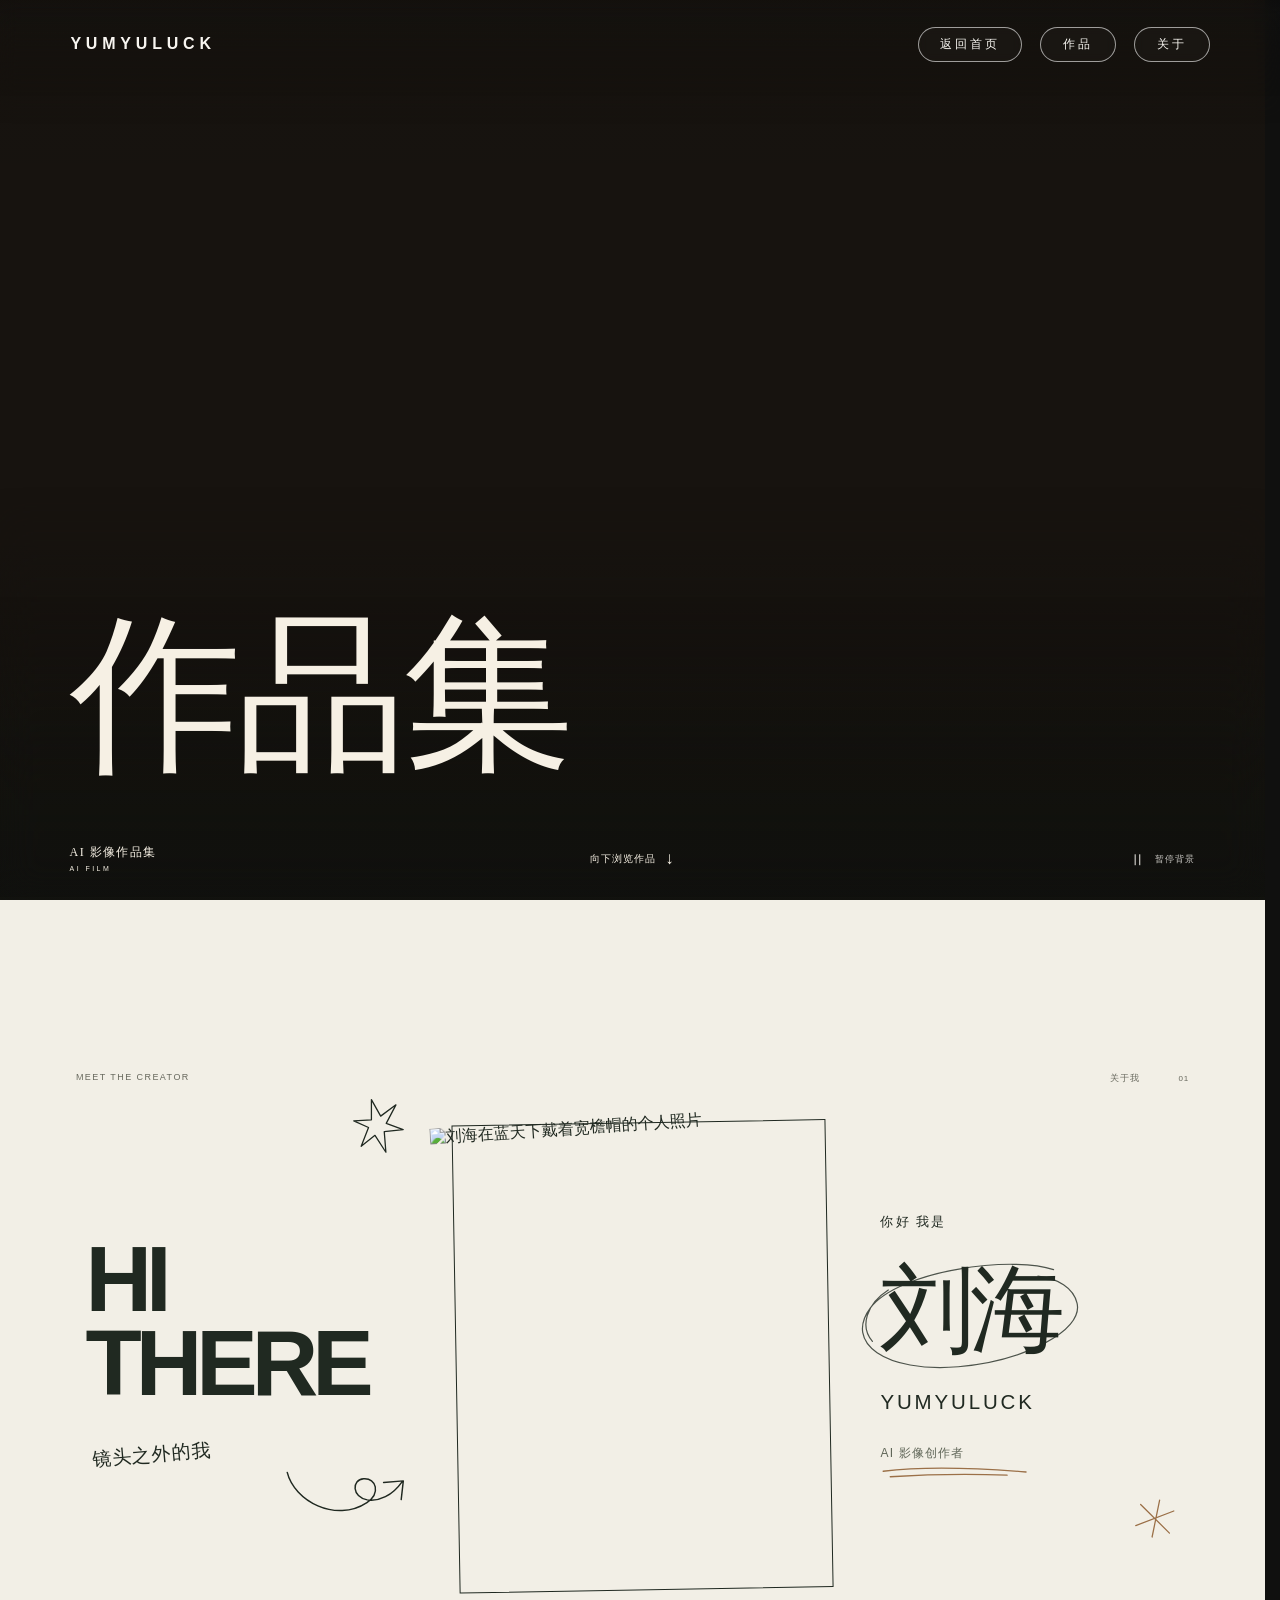
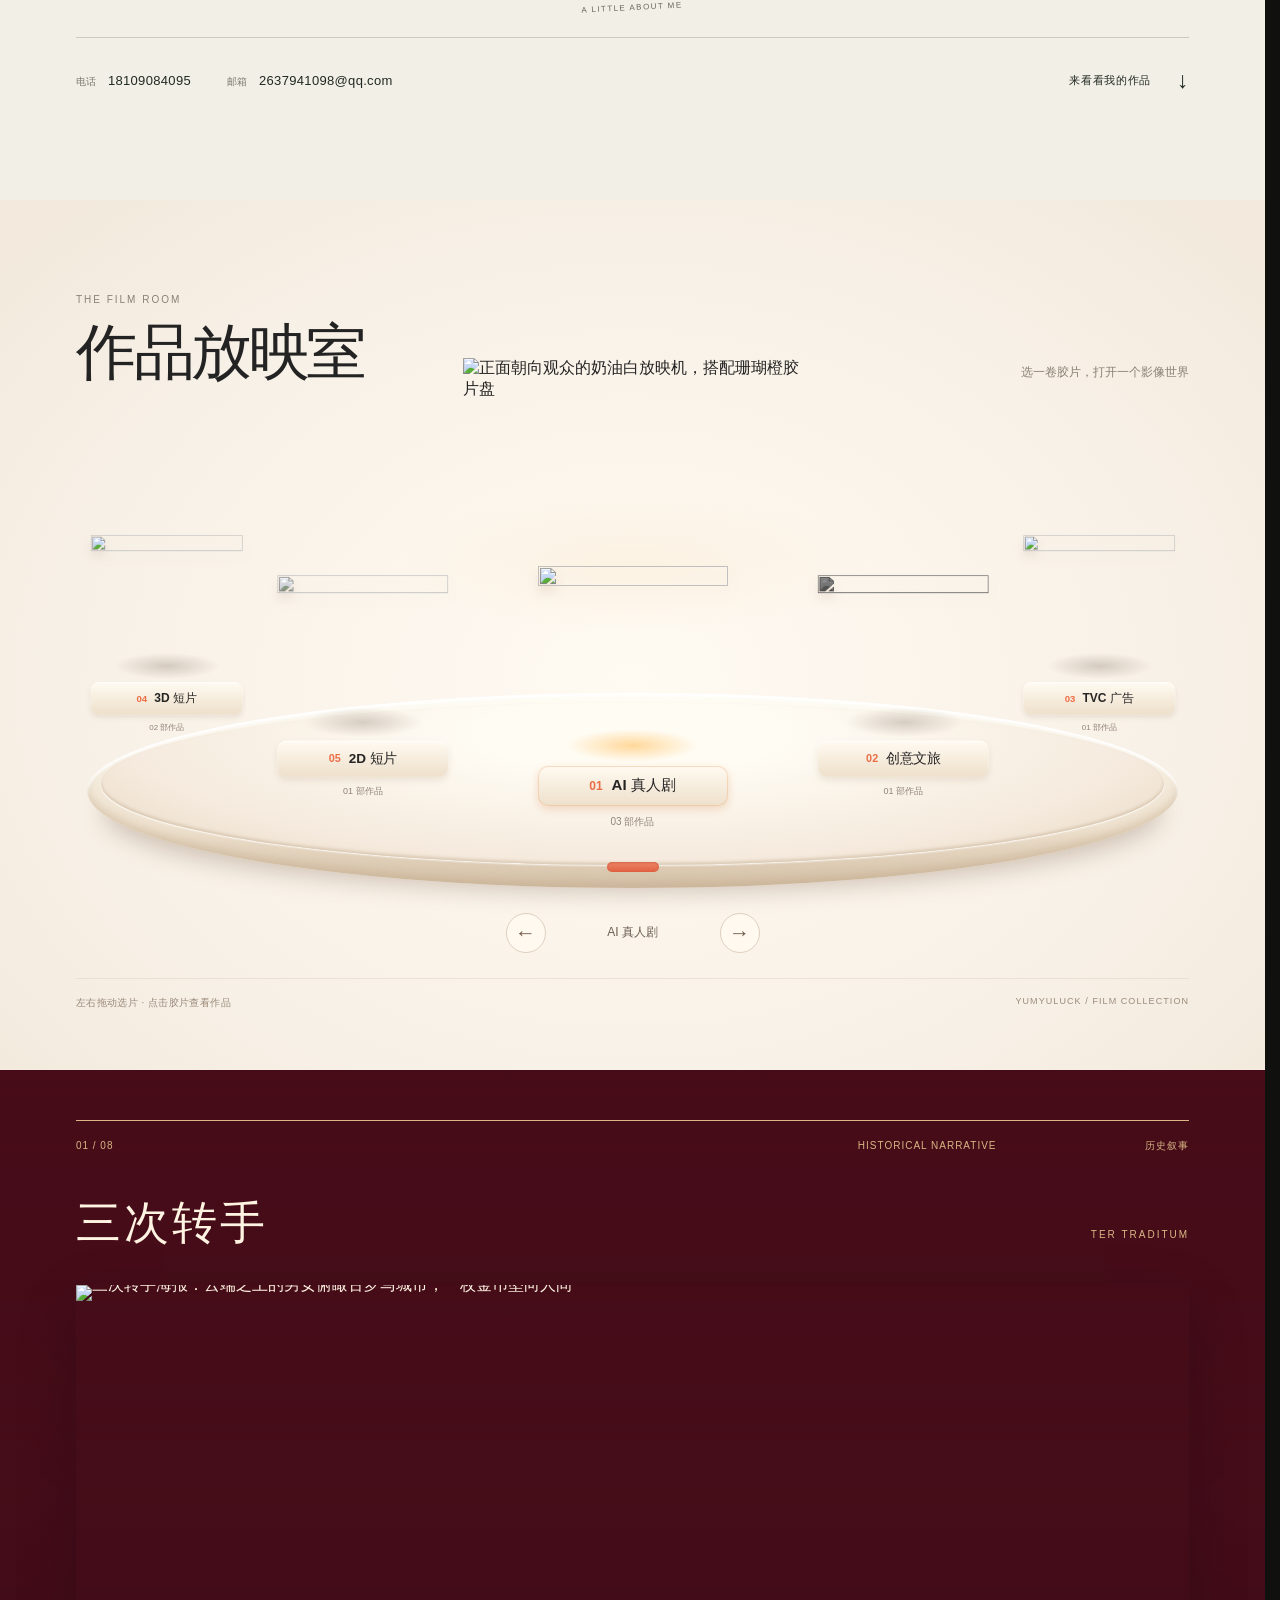
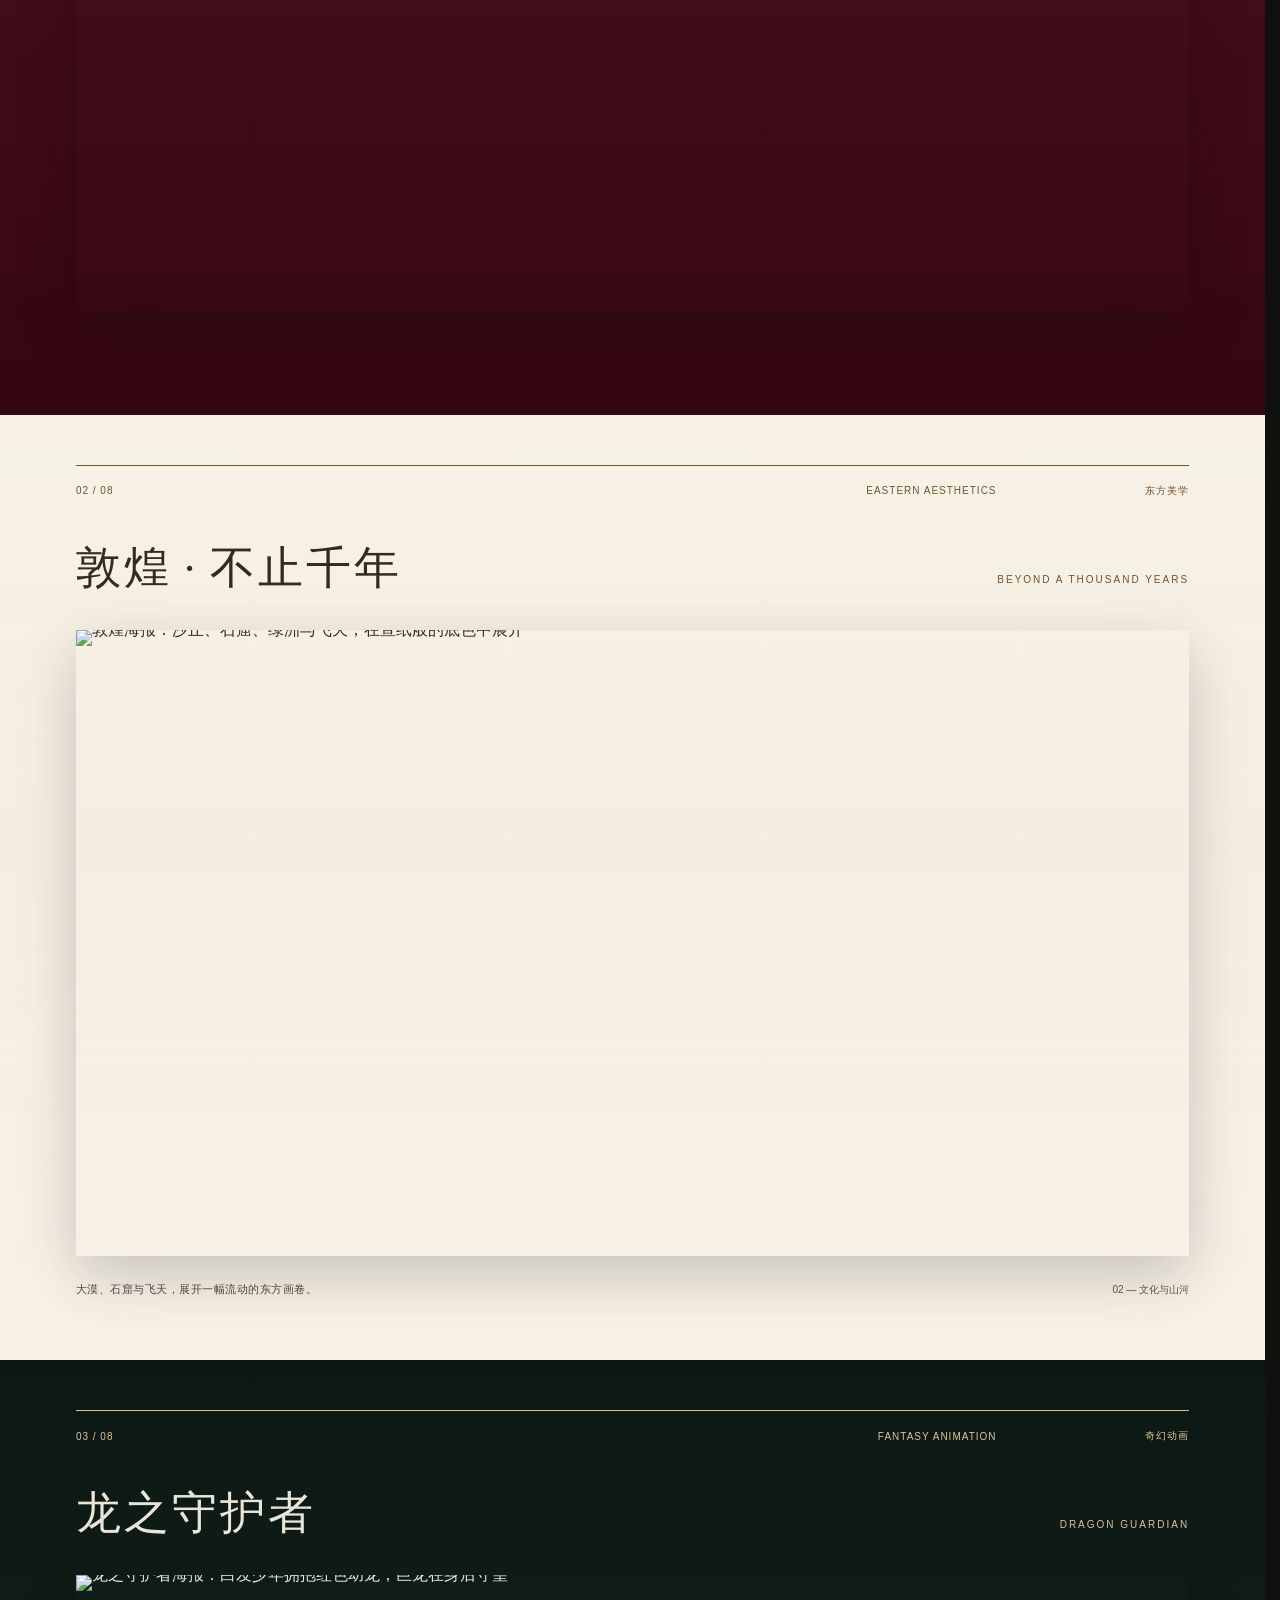
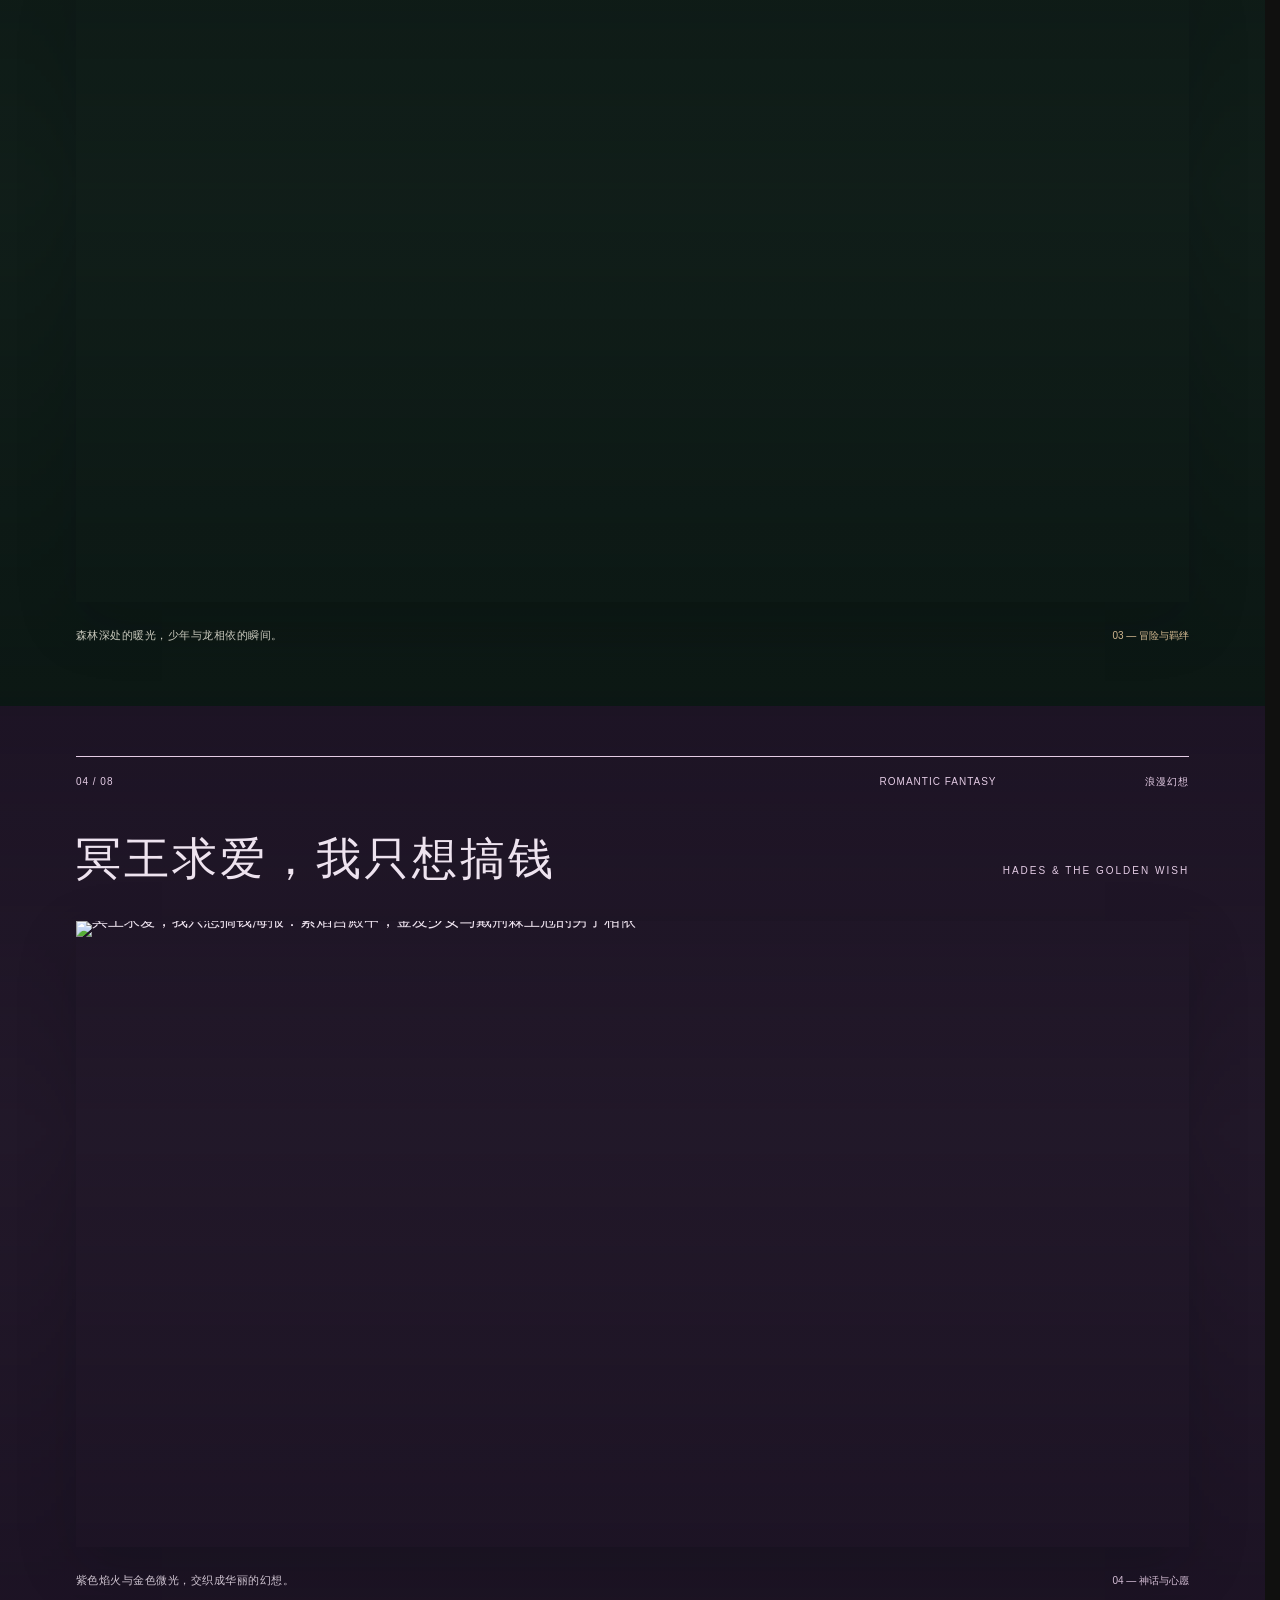
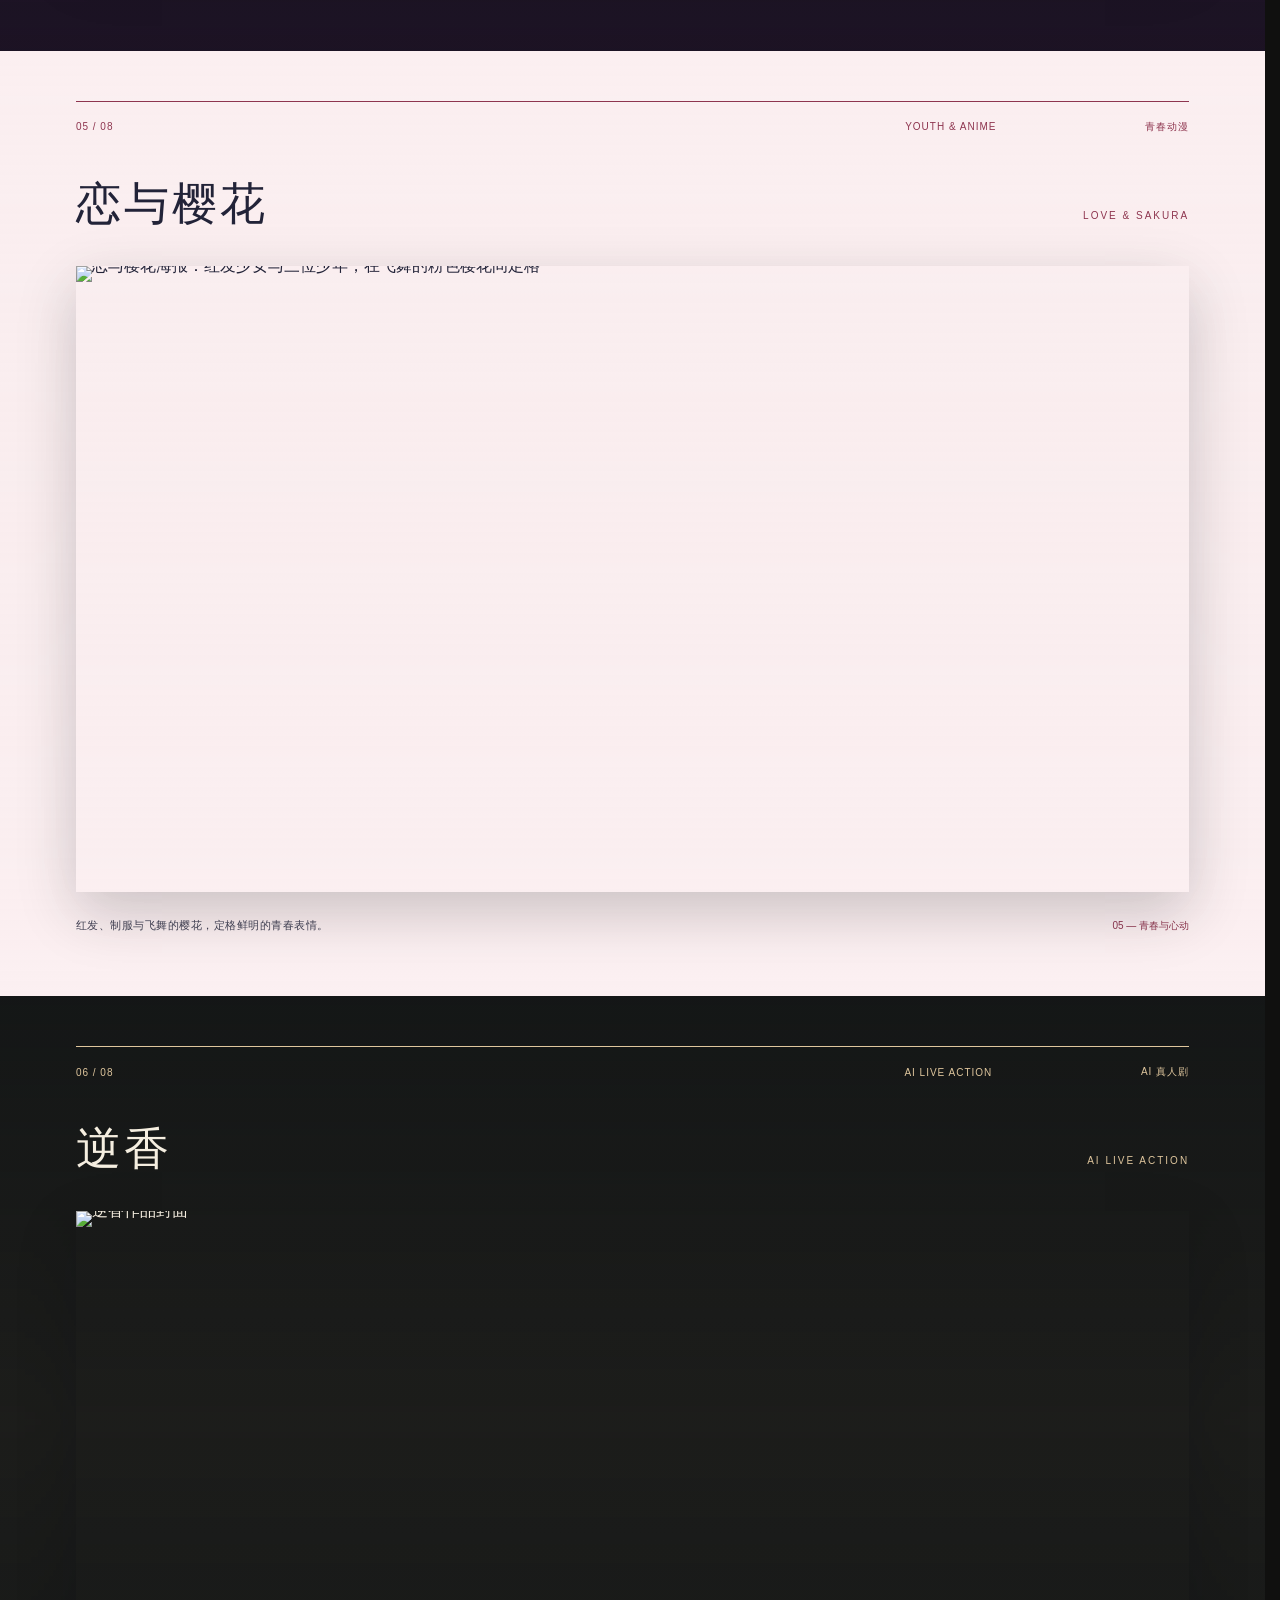
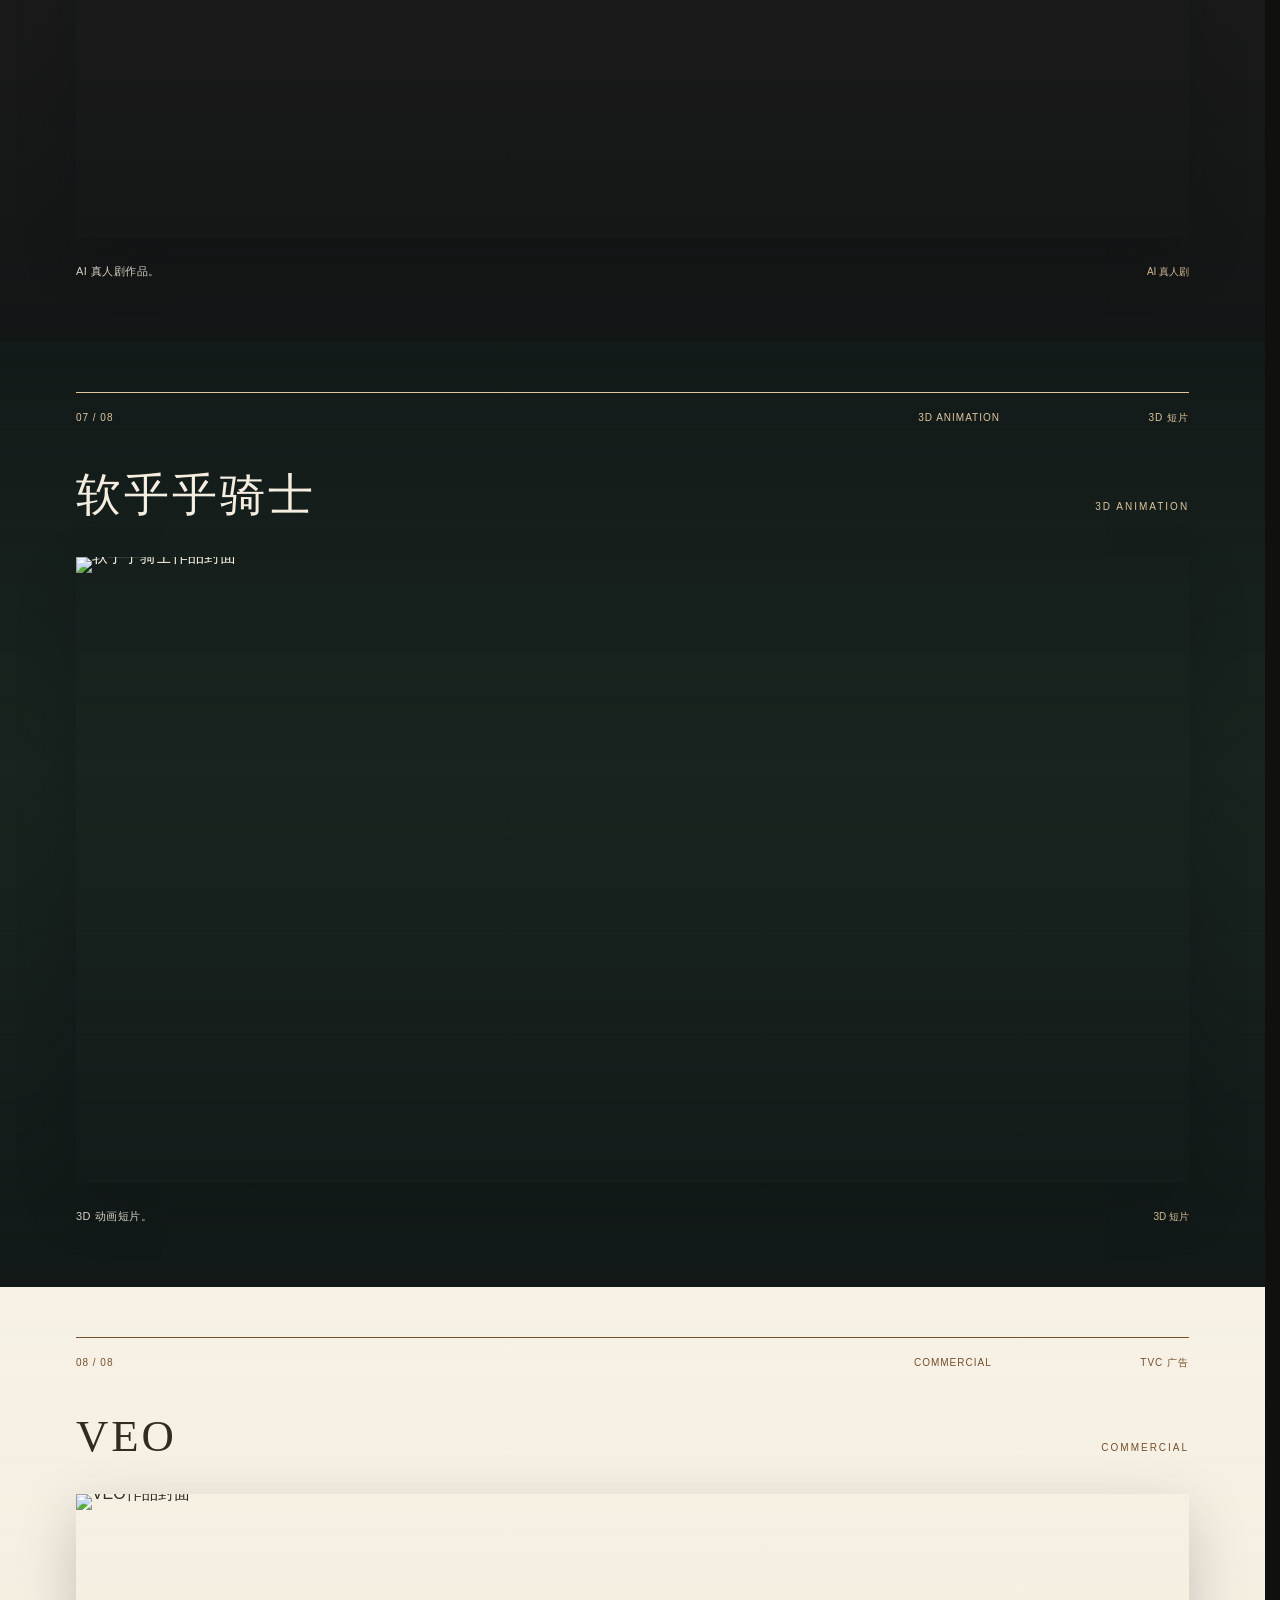
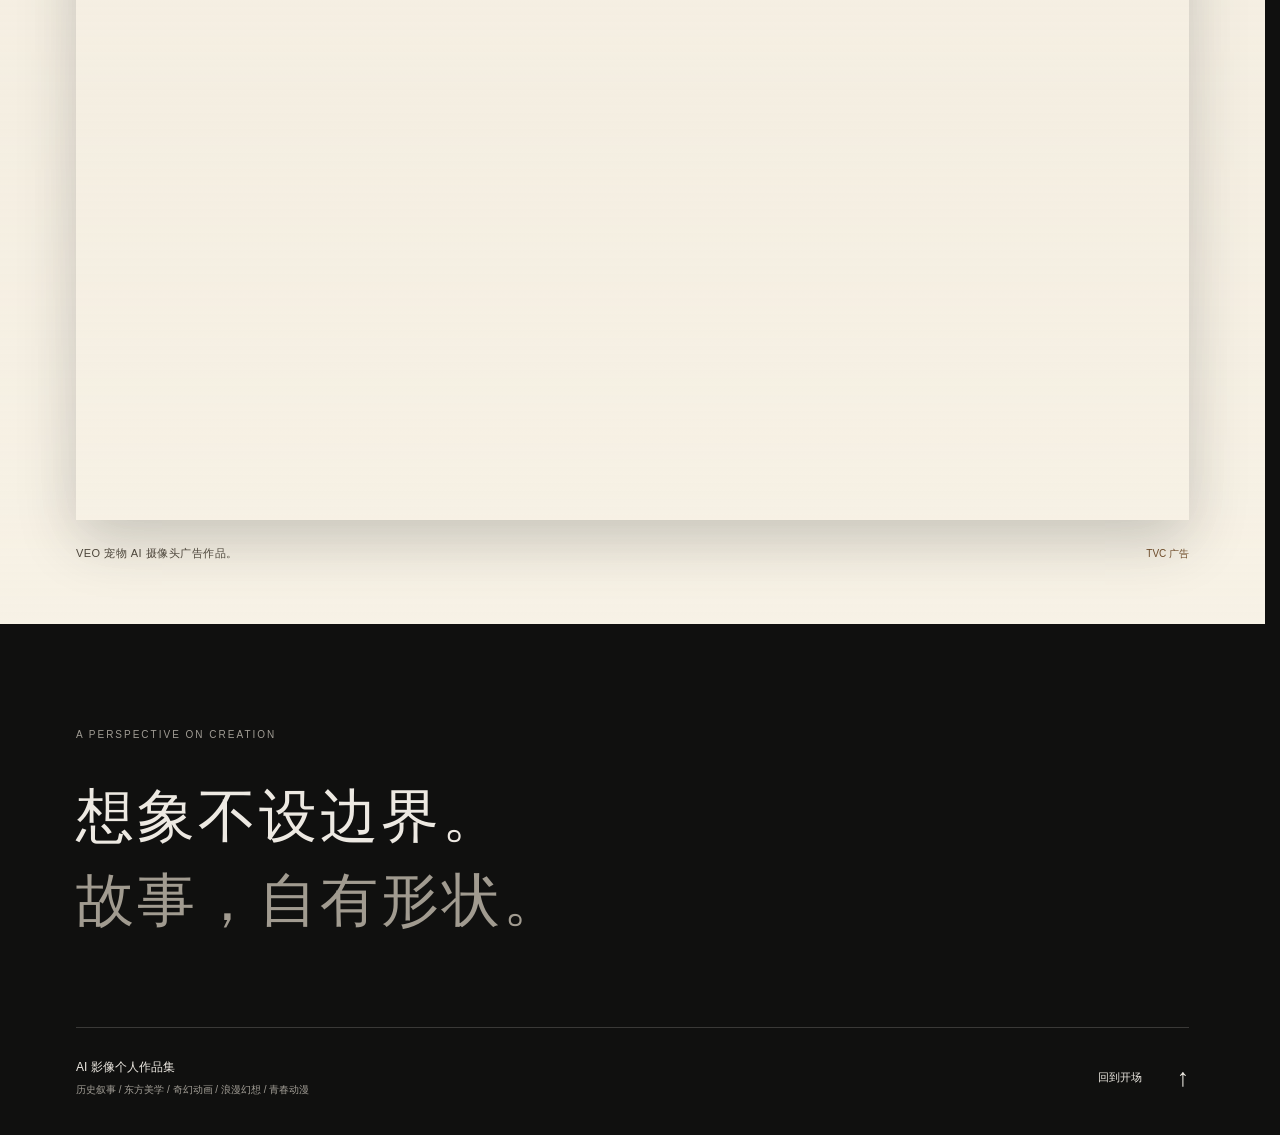
==== index.html @ 790138c3 "Add files via upload" ====
<!doctype html>
<html lang="zh-CN">
<head>
  <meta charset="UTF-8">
  <meta name="viewport" content="width=device-width, initial-scale=1.0">
  <meta name="theme-color" content="#10100f">
  <meta name="description" content="AI 影像个人作品集。从历史叙事、东方美学到奇幻动画与青春动漫，探索不同的影像世界。">
  <title>AI 影像 · 个人作品集</title>
  <link rel="icon" href="data:image/svg+xml,%3Csvg xmlns='http://www.w3.org/2000/svg' viewBox='0 0 64 64'%3E%3Crect width='64' height='64' rx='14' fill='%2310100f'/%3E%3Cpath d='M20 16v32l28-16z' fill='%23d4b387'/%3E%3C/svg%3E">
  <link rel="stylesheet" href="style.css">
  <link rel="preload" href="assets/fonts/manrope-title.ttf" as="font" type="font/ttf" crossorigin>
  <link rel="stylesheet" href="home.css?v=4">
  <link rel="stylesheet" href="home-reflow.css?v=3">
  <link rel="stylesheet" href="project-glass.css?v=3">
  <link rel="stylesheet" href="scroll-reveal.css?v=1">
  <link rel="stylesheet" href="interactions.css?v=1">
  <link rel="stylesheet" href="profile.css?v=2">
  <link rel="stylesheet" href="film-carousel.css?v=1">
  <script src="app.js?v=6" defer></script>
  <script src="scroll-reveal.js?v=3" defer></script>
  <script src="interactions.js?v=2" defer></script>
  <script src="film-carousel.js?v=1" defer></script>
</head>
<body>
<a class="skip" href="#works">跳至作品</a>
<header class="home-header">
  <a href="#home" class="home-brand" aria-label="返回首页">YUMYULUCK</a>
  <nav class="home-navigation" aria-label="主导航"><a href="#home">返回首页</a><a href="#works">作品</a><a href="#about">关于</a></nav>
</header>
<main>
  <section class="home" id="home" aria-label="AI 影像个人作品集首页">
    <video class="home-film" autoplay muted loop playsinline preload="auto" poster="assets/home-poster.jpg?v=3" aria-hidden="true">
      <source src="assets/home-loop-mobile.mp4?v=3" type="video/mp4" media="(max-width: 640px)">
      <source src="assets/home-loop.mp4?v=3" type="video/mp4">
    </video>
    <div class="home-shade" aria-hidden="true"></div>
    <div class="home-glass" aria-hidden="true"></div>
    <div class="home-title">
      <h1 aria-label="作品集"><span class="home-title-portfolio">作品集</span></h1>
    </div>
    <div class="home-bottom"><p class="home-collection">AI 影像作品集<span>AI FILM</span></p><a class="home-explore" href="#works" aria-label="向下浏览作品">向下浏览作品<span aria-hidden="true">↓</span></a><button class="home-playback" type="button" aria-label="暂停背景视频"><span class="playback-symbol" aria-hidden="true">Ⅱ</span><span class="playback-label">暂停背景</span></button></div>
  </section>

  <section class="profile" id="about" aria-labelledby="profile-name">
    <div class="profile-inner">
      <div class="profile-topline"><p>MEET THE CREATOR</p><p>关于我 <span>01</span></p></div>
      <div class="profile-stage">
        <div class="profile-greeting">
          <p class="profile-hello" lang="en">HI<br>THERE</p>
          <p class="profile-handnote">镜头之外的我</p>
          <svg class="profile-arrow" viewBox="0 0 150 90" fill="none" aria-hidden="true"><path d="M9 13c1 34 43 70 84 54 18-7 17-26 2-28-14-2-18 18-1 25 13 5 30 1 44-12M117 48l23 3-7 21"/></svg>
        </div>
        <figure class="profile-portrait">
          <div class="profile-photo"><img src="assets/liu-hai-portrait-v2.jpg" alt="刘海在蓝天下戴着宽檐帽的个人照片" width="1080" height="1349" loading="lazy"></div>
          <figcaption>A LITTLE ABOUT ME</figcaption>
        </figure>
        <div class="profile-info">
          <p class="profile-intro">你好 我是</p>
          <div class="profile-name-wrap"><h2 id="profile-name">刘海</h2><svg class="profile-name-circle" viewBox="0 0 330 160" fill="none" aria-hidden="true"><path d="M290 32C236 4 76 3 29 49c-44 44 8 93 110 99 90 5 181-25 177-65-2-22-22-38-49-45M57 28C24 43 10 73 25 96"/></svg></div>
          <p class="profile-english" lang="en">YUMYULUCK</p>
          <p class="profile-role">AI 影像创作者</p>
          <svg class="profile-underline" viewBox="0 0 190 18" fill="none" aria-hidden="true"><path d="M4 8c48-6 109-5 181 1M13 15c47-3 98-4 148-2"/></svg>
        </div>
        <svg class="profile-spark" viewBox="0 0 70 80" fill="none" aria-hidden="true"><path d="M31 4l7 24 23-10-18 21 20 13-25-3-4 27-9-25L4 61l15-22L2 26l23 4z"/></svg>
        <svg class="profile-asterisk" viewBox="0 0 60 60" fill="none" aria-hidden="true"><path d="M29 5l3 50M6 17l47 27M7 46L51 14"/></svg>
      </div>
      <div class="profile-footer">
        <div class="profile-contacts">
          <a href="tel:18109084095" aria-label="致电刘海：18109084095"><span>电话</span><strong>18109084095</strong></a>
          <a href="mailto:2637941098@qq.com" aria-label="发送邮件至 2637941098@qq.com"><span>邮箱</span><strong>2637941098@qq.com</strong></a>
        </div>
        <a class="profile-next" href="#works">来看看我的作品 <span aria-hidden="true">↓</span></a>
      </div>
    </div>
  </section>

  <section class="film-room" id="works" aria-labelledby="works-title">
    <div class="film-room-heading"><div><p class="film-eyebrow">THE FILM ROOM</p><h2 id="works-title">作品放映室</h2></div><p class="film-room-intro">选一卷胶片，打开一个影像世界</p></div>
    <div class="film-stage" aria-label="左右拖动选择胶片"><div class="reel-projector"><span class="projector-halo" aria-hidden="true"></span><img src="assets/film-carousel/projector-front.png" alt="正面朝向观众的奶油白放映机，搭配珊瑚橙胶片盘" width="1440" height="1080" draggable="false"></div><div class="reel-plinth" aria-hidden="true"></div><div class="reel-categories" role="group" aria-label="作品分类胶片"><button class="reel-category" type="button" data-film-category="real" data-film-name="AI 真人剧" aria-label="AI 真人剧" aria-expanded="false" aria-pressed="true" aria-controls="film-panel-real"><span class="reel-object"><img src="assets/film-carousel/cartridge-cream.png" alt="" width="1280" height="1280" draggable="false"></span><span class="reel-label"><b>01</b><strong>AI 真人剧</strong></span><span class="reel-count">03 部作品</span></button>
<button class="reel-category" type="button" data-film-category="travel" data-film-name="创意文旅" aria-label="创意文旅" aria-expanded="false" aria-pressed="false" aria-controls="film-panel-travel"><span class="reel-object"><img src="assets/film-carousel/cartridge-coral.png" alt="" width="1280" height="1280" draggable="false"></span><span class="reel-label"><b>02</b><strong>创意文旅</strong></span><span class="reel-count">01 部作品</span></button>
<button class="reel-category" type="button" data-film-category="tvc" data-film-name="TVC 广告" aria-label="TVC 广告" aria-expanded="false" aria-pressed="false" aria-controls="film-panel-tvc"><span class="reel-object"><img src="assets/film-carousel/cartridge-coral.png" alt="" width="1280" height="1280" draggable="false"></span><span class="reel-label"><b>03</b><strong>TVC 广告</strong></span><span class="reel-count">01 部作品</span></button>
<button class="reel-category" type="button" data-film-category="3d" data-film-name="3D 短片" aria-label="3D 短片" aria-expanded="false" aria-pressed="false" aria-controls="film-panel-3d"><span class="reel-object"><img src="assets/film-carousel/cartridge-sage.png" alt="" width="1280" height="1280" draggable="false"></span><span class="reel-label"><b>04</b><strong>3D 短片</strong></span><span class="reel-count">02 部作品</span></button>
<button class="reel-category" type="button" data-film-category="2d" data-film-name="2D 短片" aria-label="2D 短片" aria-expanded="false" aria-pressed="false" aria-controls="film-panel-2d"><span class="reel-object"><img src="assets/film-carousel/cartridge-cream.png" alt="" width="1280" height="1280" draggable="false"></span><span class="reel-label"><b>05</b><strong>2D 短片</strong></span><span class="reel-count">01 部作品</span></button></div></div>
    <div class="reel-controls"><button class="reel-arrow" type="button" data-reel-step="-1" aria-label="上一卷胶片">←</button><p class="reel-selection" id="machine-status" aria-live="polite">AI 真人剧</p><button class="reel-arrow" type="button" data-reel-step="1" aria-label="下一卷胶片">→</button></div>
    <div class="film-room-caption"><p>左右拖动选片 · 点击胶片查看作品</p><span>YUMYULUCK / FILM COLLECTION</span></div>
    <p class="film-announcer" id="film-announcer" role="status" aria-live="polite"></p>

<section class="film-panel" id="film-panel-real" data-film-panel="real" aria-labelledby="film-title-real" hidden><header class="film-panel-heading"><div><p>LIVE ACTION / 03</p><h3 id="film-title-real">AI 真人剧</h3></div><button class="film-panel-close" type="button" aria-label="收起AI 真人剧">收回胶片 <span aria-hidden="true">↥</span></button></header><div class="film-strip"><div class="film-item"><a class="film-frame" href="projects/ter-traditum.html" aria-label="进入三次转手项目页"><img src="assets/01-ter-traditum-v2.png" alt="三次转手作品封面" loading="lazy" width="1672" height="941"><span class="film-frame-action">进入项目 <b aria-hidden="true">↗</b></span></a><div class="film-frame-caption"><h4>三次转手</h4><a href="projects/ter-traditum.html" aria-label="进入三次转手作品详情">作品详情 ↗</a></div></div><div class="film-item"><a class="film-frame" href="projects/golden-wish.html" aria-label="进入冥王求爱，我只想搞钱项目页"><img src="assets/04-golden-wish.png" alt="冥王求爱，我只想搞钱作品封面" loading="lazy" width="1672" height="941"><span class="film-frame-action">进入项目 <b aria-hidden="true">↗</b></span></a><div class="film-frame-caption"><h4>冥王求爱，我只想搞钱</h4><a href="projects/golden-wish.html" aria-label="进入冥王求爱，我只想搞钱作品详情">作品详情 ↗</a></div></div><div class="film-item"><a class="film-frame" href="projects/reverse-scent.html" aria-label="进入逆香项目页"><img src="assets/reverse-scent-cover.jpg" alt="逆香作品封面" loading="lazy" width="1672" height="941"><span class="film-frame-action">进入项目 <b aria-hidden="true">↗</b></span></a><div class="film-frame-caption"><h4>逆香</h4><a href="projects/reverse-scent.html" aria-label="进入逆香作品详情">作品详情 ↗</a></div></div></div></section>
<section class="film-panel" id="film-panel-travel" data-film-panel="travel" aria-labelledby="film-title-travel" style="--cassette-color:#7c8058" hidden><header class="film-panel-heading"><div><p>CULTURE & TRAVEL / 01</p><h3 id="film-title-travel">创意文旅</h3></div><button class="film-panel-close" type="button" aria-label="收起创意文旅">收回胶片 <span aria-hidden="true">↥</span></button></header>
<div class="film-strip is-single">
<div class="film-item"><a class="film-frame" href="projects/dunhuang.html" aria-label="进入敦煌 · 不止千年项目页"><img src="assets/02-dunhuang.png" alt="敦煌 · 不止千年作品封面" loading="lazy" width="1672" height="941"><span class="film-frame-action">进入项目 <b aria-hidden="true">↗</b></span></a><div class="film-frame-caption"><h4>敦煌 · 不止千年</h4><a href="projects/dunhuang.html" aria-label="进入敦煌 · 不止千年作品详情">作品详情 ↗</a></div></div>
</div>
</section>
<section class="film-panel" id="film-panel-tvc" data-film-panel="tvc" aria-labelledby="film-title-tvc" hidden><header class="film-panel-heading"><div><p>COMMERCIAL / 01</p><h3 id="film-title-tvc">TVC 广告</h3></div><button class="film-panel-close" type="button" aria-label="收起TVC 广告">收回胶片 <span aria-hidden="true">↥</span></button></header><div class="film-strip is-single"><div class="film-item"><a class="film-frame" href="projects/veo.html" aria-label="进入VEO项目页"><img src="assets/veo-cover.png" alt="VEO作品封面" loading="lazy" width="1672" height="941"><span class="film-frame-action">进入项目 <b aria-hidden="true">↗</b></span></a><div class="film-frame-caption"><h4>VEO</h4><a href="projects/veo.html" aria-label="进入VEO作品详情">作品详情 ↗</a></div></div></div></section>
<section class="film-panel" id="film-panel-3d" data-film-panel="3d" aria-labelledby="film-title-3d" hidden><header class="film-panel-heading"><div><p>3D ANIMATION / 02</p><h3 id="film-title-3d">3D 短片</h3></div><button class="film-panel-close" type="button" aria-label="收起3D 短片">收回胶片 <span aria-hidden="true">↥</span></button></header><div class="film-strip"><div class="film-item"><a class="film-frame" href="projects/dragon-guardian.html" aria-label="进入龙之守护者项目页"><img src="assets/03-dragon-guardian.png" alt="龙之守护者作品封面" loading="lazy" width="1672" height="941"><span class="film-frame-action">进入项目 <b aria-hidden="true">↗</b></span></a><div class="film-frame-caption"><h4>龙之守护者</h4><a href="projects/dragon-guardian.html" aria-label="进入龙之守护者作品详情">作品详情 ↗</a></div></div><div class="film-item"><a class="film-frame" href="projects/fluffy-knight.html" aria-label="进入软乎乎骑士项目页"><img src="assets/fluffy-knight-cover.jpg" alt="软乎乎骑士作品封面" loading="lazy" width="1672" height="941"><span class="film-frame-action">进入项目 <b aria-hidden="true">↗</b></span></a><div class="film-frame-caption"><h4>软乎乎骑士</h4><a href="projects/fluffy-knight.html" aria-label="进入软乎乎骑士作品详情">作品详情 ↗</a></div></div></div></section>
<section class="film-panel" id="film-panel-2d" data-film-panel="2d" aria-labelledby="film-title-2d" hidden><header class="film-panel-heading"><div><p>2D ANIMATION / 01</p><h3 id="film-title-2d">2D 短片</h3></div><button class="film-panel-close" type="button" aria-label="收起2D 短片">收回胶片 <span aria-hidden="true">↥</span></button></header><div class="film-strip is-single"><div class="film-item"><a class="film-frame" href="projects/sakura.html" aria-label="进入恋与樱花项目页"><img src="assets/05-sakura.jpg" alt="恋与樱花作品封面" loading="lazy" width="1672" height="941"><span class="film-frame-action">进入项目 <b aria-hidden="true">↗</b></span></a><div class="film-frame-caption"><h4>恋与樱花</h4><a href="projects/sakura.html" aria-label="进入恋与樱花作品详情">作品详情 ↗</a></div></div></div></section>
<noscript><p class="film-noscript">作品直达：<a href="#project-01">三次转手</a> / <a href="#project-02">敦煌</a> / <a href="#project-03">龙之守护者</a> / <a href="#project-04">冥王求爱，我只想搞钱</a> / <a href="#project-05">恋与樱花</a> / <a href="#project-06">逆香</a> / <a href="#project-07">软乎乎骑士</a> / <a href="#project-08">VEO</a></p></noscript></section>

  <article class="project roman" id="project-01" aria-labelledby="title-01">
    <div class="project-top"><span>01 / 08</span><span>HISTORICAL NARRATIVE</span><span>历史叙事</span></div>
    <div class="project-title"><h2 id="title-01">三次转手</h2><p>TER TRADITUM</p></div>
    <a class="artwork" href="projects/ter-traditum.html" aria-label="进入三次转手项目页"><img src="assets/01-ter-traditum-v2.png" alt="三次转手海报：云端之上的男女俯瞰古罗马城市，一枚金币坠向人间" loading="lazy" width="1672" height="941"><span class="view-label">进入项目 <b>↗</b></span></a>
    <div class="project-bottom"><p>古罗马的金色余晖，跨越时空的人物群像。</p><span>01 — 历史与时间</span></div>
  </article>

  <article class="project dunhuang" id="project-02" aria-labelledby="title-02">
    <div class="project-top"><span>02 / 08</span><span>EASTERN AESTHETICS</span><span>东方美学</span></div>
    <div class="project-title"><h2 id="title-02">敦煌<span class="separator">·</span>不止千年</h2><p>BEYOND A THOUSAND YEARS</p></div>
    <a class="artwork" href="projects/dunhuang.html" aria-label="进入敦煌 · 不止千年项目页"><img src="assets/02-dunhuang.png" alt="敦煌海报：沙丘、石窟、绿洲与飞天，在宣纸般的底色中展开" loading="lazy" width="1672" height="941"><span class="view-label">进入项目 <b>↗</b></span></a>
    <div class="project-bottom"><p>大漠、石窟与飞天，展开一幅流动的东方画卷。</p><span>02 — 文化与山河</span></div>
  </article>

  <article class="project dragon" id="project-03" aria-labelledby="title-03">
    <div class="project-top"><span>03 / 08</span><span>FANTASY ANIMATION</span><span>奇幻动画</span></div>
    <div class="project-title"><h2 id="title-03">龙之守护者</h2><p>DRAGON GUARDIAN</p></div>
    <a class="artwork" href="projects/dragon-guardian.html" aria-label="进入龙之守护者项目页"><img src="assets/03-dragon-guardian.png" alt="龙之守护者海报：白发少年拥抱红色幼龙，巨龙在身后守望" loading="lazy" width="1672" height="941"><span class="view-label">进入项目 <b>↗</b></span></a>
    <div class="project-bottom"><p>森林深处的暖光，少年与龙相依的瞬间。</p><span>03 — 冒险与羁绊</span></div>
  </article>

  <article class="project hades" id="project-04" aria-labelledby="title-04">
    <div class="project-top"><span>04 / 08</span><span>ROMANTIC FANTASY</span><span>浪漫幻想</span></div>
    <div class="project-title"><h2 id="title-04">冥王求爱，我只想搞钱</h2><p>HADES & THE GOLDEN WISH</p></div>
    <a class="artwork" href="projects/golden-wish.html" aria-label="进入冥王求爱，我只想搞钱项目页"><img src="assets/04-golden-wish.png" alt="冥王求爱，我只想搞钱海报：紫焰宫殿中，金发少女与戴荆棘王冠的男子相依" loading="lazy" width="1672" height="941"><span class="view-label">进入项目 <b>↗</b></span></a>
    <div class="project-bottom"><p>紫色焰火与金色微光，交织成华丽的幻想。</p><span>04 — 神话与心愿</span></div>
  </article>

  <article class="project sakura" id="project-05" aria-labelledby="title-05">
    <div class="project-top"><span>05 / 08</span><span>YOUTH & ANIME</span><span>青春动漫</span></div>
    <div class="project-title"><h2 id="title-05">恋与樱花</h2><p>LOVE & SAKURA</p></div>
    <a class="artwork" href="projects/sakura.html" aria-label="进入恋与樱花项目页"><img src="assets/05-sakura.jpg" alt="恋与樱花海报：红发少女与三位少年，在飞舞的粉色樱花间定格" loading="lazy" width="1672" height="941"><span class="view-label">进入项目 <b>↗</b></span></a>
    <div class="project-bottom"><p>红发、制服与飞舞的樱花，定格鲜明的青春表情。</p><span>05 — 青春与心动</span></div>
  </article>

<article class="project project-reverse-scent" id="project-06" aria-labelledby="title-06"><div class="project-top"><span>06 / 08</span><span>AI LIVE ACTION</span><span>AI 真人剧</span></div><div class="project-title"><h2 id="title-06">逆香</h2><p>AI LIVE ACTION</p></div><a class="artwork" href="projects/reverse-scent.html" aria-label="进入逆香项目页"><img src="assets/reverse-scent-cover.jpg" alt="逆香作品封面" loading="lazy" width="1672" height="941"><span class="view-label">进入项目 <b>↗</b></span></a><div class="project-bottom"><p>AI 真人剧作品。</p><span>AI 真人剧</span></div></article><article class="project project-fluffy-knight" id="project-07" aria-labelledby="title-07"><div class="project-top"><span>07 / 08</span><span>3D ANIMATION</span><span>3D 短片</span></div><div class="project-title"><h2 id="title-07">软乎乎骑士</h2><p>3D ANIMATION</p></div><a class="artwork" href="projects/fluffy-knight.html" aria-label="进入软乎乎骑士项目页"><img src="assets/fluffy-knight-cover.jpg" alt="软乎乎骑士作品封面" loading="lazy" width="1672" height="941"><span class="view-label">进入项目 <b>↗</b></span></a><div class="project-bottom"><p>3D 动画短片。</p><span>3D 短片</span></div></article><article class="project project-veo" id="project-08" aria-labelledby="title-08"><div class="project-top"><span>08 / 08</span><span>COMMERCIAL</span><span>TVC 广告</span></div><div class="project-title"><h2 id="title-08">VEO</h2><p>COMMERCIAL</p></div><a class="artwork" href="projects/veo.html" aria-label="进入VEO项目页"><img src="assets/veo-cover.png" alt="VEO作品封面" loading="lazy" width="1672" height="941"><span class="view-label">进入项目 <b>↗</b></span></a><div class="project-bottom"><p>VEO 宠物 AI 摄像头广告作品。</p><span>TVC 广告</span></div></article>



  <footer id="closing" class="footer"><p class="eyebrow">A PERSPECTIVE ON CREATION</p><h2>想象不设边界。<br><span>故事，自有形状。</span></h2><div class="footer-bottom"><p>AI 影像个人作品集<br><span>历史叙事 / 东方美学 / 奇幻动画 / 浪漫幻想 / 青春动漫</span></p><a href="#home">回到开场 <b>↑</b></a></div></footer>
</main>
<div class="reading-progress" aria-hidden="true"></div>
</body>
</html>
---- style.css ----
@charset "UTF-8";
:root{color-scheme:dark;--ink:#ede9e2;--muted:#a19d95;--bg:#10100f;--line:rgba(237,233,226,.19);font-family:Arial,"PingFang SC","Microsoft YaHei",sans-serif;font-synthesis:none}
*{box-sizing:border-box}html{scroll-behavior:smooth;scroll-padding-top:20px}body{margin:0;background:var(--bg);color:var(--ink)}a{color:inherit;text-decoration:none}button{font:inherit;color:inherit;cursor:pointer}button,a{-webkit-tap-highlight-color:transparent}button:focus-visible,a:focus-visible{outline:2px solid currentColor;outline-offset:6px}::selection{background:#cbb08c;color:#111}img{max-width:100%}h1,h2,p{margin:0}.skip{position:fixed;top:-80px;left:20px;z-index:100;background:#eee;color:#111;padding:14px}.skip:focus{top:20px}.micro,.eyebrow{font-size:10px;letter-spacing:2px;font-weight:400}.hero{margin:14px 14px 0;min-height:760px;height:calc(100svh - 28px);max-height:1200px;border-radius:26px;overflow:hidden;position:relative;background:#18140e;isolation:isolate}.hero-background{position:absolute;inset:0;z-index:-3;background:url('assets/01-ter-traditum.jpg') center 35%/cover no-repeat;animation:opening 1.4s ease-out both}.hero-shade{position:absolute;inset:0;z-index:-2;background:linear-gradient(180deg,rgba(0,0,0,.38),rgba(0,0,0,.05) 30%,rgba(0,0,0,.6) 75%,rgba(0,0,0,.88)),linear-gradient(90deg,rgba(9,9,8,.58),rgba(9,9,8,.16) 64%,rgba(9,9,8,.15))}.nav{display:flex;justify-content:space-between;align-items:flex-start;position:absolute;inset:31px 36px auto;font-size:11px;gap:30px}.brand{display:flex;flex-direction:column;gap:15px}.brand>span{font-size:8px;letter-spacing:.5px;line-height:1.25}.brand strong{font-size:13px;font-weight:400;letter-spacing:2px}.nav-edition{margin-top:2px;font-size:9px;letter-spacing:1px;margin-right:auto;margin-left:70px}.nav nav{display:flex;gap:38px;font-size:11px}.nav nav a span{margin-left:14px}.hero-title{position:absolute;left:29%;top:29%;text-shadow:0 2px 35px #0007}.hero-title .eyebrow{margin-bottom:18px;font-size:9px;letter-spacing:2.4px}.hero-title h1{font-size:clamp(50px,5.6vw,98px);line-height:1.12;letter-spacing:-3px;font-weight:500}.hero-title h1 span{display:block}.title-note{position:absolute;left:calc(100% + 48px);bottom:5px;white-space:nowrap;font-size:11px;line-height:1.8;letter-spacing:1px}.hero-feature{position:absolute;bottom:32%;left:5%;display:flex;flex-direction:column;gap:8px;max-width:190px}.hero-feature .micro{font-size:8px;letter-spacing:1px;color:#d1c3ac}.hero-feature strong{font-family:"Songti SC","SimSun",serif;font-size:27px;font-weight:400;letter-spacing:3px}.hero-feature>span:last-child{font-size:9px;letter-spacing:1px;display:flex;align-items:center;gap:40px}.hero-feature b{font-size:20px;font-weight:400}.hero-previews{position:absolute;inset:0;pointer-events:none}.preview{position:absolute;display:block;width:22%;pointer-events:auto;background:#141413;box-shadow:0 16px 40px #0003;transition:transform .4s}.preview:hover{transform:translateY(-8px)}.preview img{display:block;width:100%;aspect-ratio:1.777;object-fit:contain}.preview>span{display:flex;justify-content:space-between;font-size:9px;letter-spacing:1px;padding:12px 14px;color:#d5d2ca}.preview b{font-weight:400}.preview-02{left:3%;top:70%;width:22%}.preview-03{left:65%;top:55%;width:25%}.preview-04{left:91.5%;top:55%;width:25%}.preview-05{left:83%;top:78%;width:17%;z-index:1}.hero-footer{position:absolute;bottom:27px;left:29%;right:35px;display:flex;align-items:flex-end;justify-content:space-between;gap:20px;font-size:9px;line-height:1.8}.hero-footer>span{position:absolute;bottom:75px;left:0;font-size:8px;letter-spacing:1px;color:#c1bcb2;max-width:170px}.hero-footer p{font-size:10px;color:#d0cbc2}.hero-footer>a{white-space:nowrap;letter-spacing:1px}.hero-footer>a span{padding-left:30px;font-size:18px}.index{display:grid;grid-template-columns:1fr 1.5fr;gap:80px;padding:120px 6% 130px}.section-heading .eyebrow{color:#a89f91;margin-bottom:25px}.section-heading h2{font-family:"Songti SC","SimSun",serif;font-size:42px;font-weight:400;letter-spacing:2px}.section-heading h2 span{font-family:Arial,sans-serif;font-size:14px;color:var(--muted);letter-spacing:0}.section-heading>p:last-child{font-size:12px;line-height:2;color:var(--muted);margin-top:24px}.index-links a{display:grid;grid-template-columns:35px 1fr 90px 20px;align-items:center;border-top:1px solid var(--line);padding:20px 0;gap:15px;transition:padding .3s,color .3s}.index-links a:last-child{border-bottom:1px solid var(--line)}.index-links a:hover{padding-left:12px;color:#d5b88a}.index-links a>span{font-size:10px;color:var(--muted)}.index-links strong{font-weight:400;font-size:17px}.index-links small{font-size:10px;color:var(--muted);text-align:right}.index-links b{font-weight:400;text-align:right}.project{--accent:#c2a074;padding:50px 6% 60px;scroll-margin-top:0;background:#1b1915}.project-top{display:flex;justify-content:space-between;align-items:center;gap:15px;font-size:10px;letter-spacing:1px;color:var(--accent);padding-bottom:30px;border-top:1px solid currentColor;padding-top:18px}.project-top span:nth-child(2){margin-left:auto;margin-right:12%}.project-title{display:flex;justify-content:space-between;align-items:baseline;gap:25px;padding:10px 0 32px}.project-title h2{font-family:"Songti SC","SimSun",serif;font-size:clamp(30px,3.5vw,58px);font-weight:400;letter-spacing:3px}.project-title p{font-size:10px;letter-spacing:2px;color:var(--accent)}.separator{padding:0 12px}.artwork{display:block;border:0;padding:0;background:transparent;position:relative;width:100%;overflow:hidden;line-height:0;text-align:left}.artwork img{display:block;width:100%;height:auto;aspect-ratio:1672/941;object-fit:contain;transition:filter .4s}.artwork:hover img{filter:brightness(1.06)}.view-label{position:absolute;right:20px;bottom:20px;padding:15px 19px;background:rgba(16,16,15,.74);color:#f2eee5;backdrop-filter:blur(8px);font-size:10px;letter-spacing:1px;line-height:1;opacity:0;transform:translateY(6px);transition:.3s}.view-label b{padding-left:25px;font-size:14px;font-weight:400}.artwork:hover .view-label,.artwork:focus-visible .view-label{opacity:1;transform:translateY(0)}.project-bottom{display:flex;align-items:baseline;justify-content:space-between;gap:20px;margin-top:24px;font-size:11px;line-height:1.8}.project-bottom>p{opacity:.68;letter-spacing:.5px}.project-bottom>span{font-size:10px;color:var(--accent);white-space:nowrap}.dunhuang{background:#eee6d8;color:#322b20;--accent:#8b6840}.dragon{background:#101f1c;color:#e8e6d9;--accent:#be9b64}.hades{background:#201727;color:#eee3ef;--accent:#bf9fbf}.sakura{background:#f2e5e5;color:#222338;--accent:#a44764}.footer{padding:105px 6% 35px}.footer .eyebrow{color:var(--muted);margin-bottom:35px}.footer h2{font-family:"Songti SC","SimSun",serif;font-size:clamp(32px,4.5vw,70px);line-height:1.45;font-weight:400;letter-spacing:3px}.footer h2>span{color:#a19b90}.footer-bottom{border-top:1px solid var(--line);padding-top:27px;display:flex;justify-content:space-between;align-items:flex-end;margin-top:85px;font-size:12px;line-height:1.8}.footer-bottom p>span{font-size:10px;color:var(--muted)}.footer-bottom a{display:flex;align-items:center;gap:35px;font-size:11px}.footer-bottom b{font-size:25px;font-weight:400}.reading-progress{position:fixed;z-index:10;top:0;left:0;width:100%;height:2px;background:#d6b88b;transform-origin:left;transform:scaleX(0)}dialog{position:fixed;inset:0;border:0;background:rgba(12,12,12,.98);color:#eee9e0;max-width:none;max-height:none;width:100%;height:100%;padding:25px 35px;margin:0}dialog[open]{display:flex;flex-direction:column}dialog::backdrop{background:#000}.viewer-top,.viewer-bottom{display:flex;justify-content:space-between;align-items:center;gap:20px;font-size:12px;min-height:45px}.viewer-top p{letter-spacing:1px}.viewer-top button,.viewer-bottom button{border:0;background:none;padding:12px;font-size:12px}.close-viewer span{font-size:25px;vertical-align:middle;padding-left:20px}.viewer-image-wrap{flex:1;min-height:0;display:flex;align-items:center;justify-content:center;padding:15px 0}.viewer-image-wrap img{max-width:100%;max-height:100%;width:auto;height:auto;object-fit:contain}.viewer-bottom{margin-top:10px}.viewer-bottom p{font-size:10px;letter-spacing:2px;color:#aaa}.viewer-bottom button span{padding:0 15px}.locked{overflow:hidden}@keyframes opening{from{transform:scale(1.04);opacity:.6}to{transform:scale(1);opacity:1}}
@media(min-width:1600px){.hero-title{top:28%}.preview-02{top:65%}.hero-feature{bottom:39%}.hero-footer{bottom:35px}}
@media(max-width:1000px){.hero{min-height:700px;max-height:980px}.nav{inset:25px}.nav-edition{margin-left:25px}.nav nav{gap:20px}.hero-title{left:25%;top:28%}.hero-title h1{font-size:65px}.title-note{left:calc(100% + 25px);font-size:9px}.hero-feature{bottom:35%;left:5%}.hero-feature strong{font-size:22px}.preview-02{top:70%;width:27%}.preview-03{top:60%;left:59%;width:29%}.preview-04{top:60%;left:90%;width:29%}.preview-05{top:82%;left:81%;width:19%}.hero-footer{left:33%;bottom:25px}.hero-footer>span{max-width:130px;bottom:60px}.index{gap:50px;padding-top:90px;padding-bottom:90px}.section-heading h2{font-size:32px}.index-links a{grid-template-columns:22px 1fr 70px 15px;gap:8px}.index-links strong{font-size:14px}.project-title h2{letter-spacing:1px}.project-title p{font-size:8px;letter-spacing:1px}}
@media(max-width:640px){.hero{margin:8px 8px 0;border-radius:19px;height:calc(100svh - 16px);min-height:760px;max-height:1000px}.hero-background{background-position:52% center}.hero-shade{background:linear-gradient(180deg,#05050466,#05050422 18%,#05050455 40%,#050504dd 75%,#050504f5)}.nav{inset:23px 20px;gap:15px}.brand>span{font-size:7px}.brand strong{font-size:11px}.nav-edition{display:none}.nav nav{gap:20px;font-size:10px}.nav nav a span{margin-left:4px}.hero-title{top:27%;left:9%}.hero-title .eyebrow{font-size:8px;letter-spacing:1.3px;margin-bottom:14px}.hero-title h1{font-size:clamp(46px,12.8vw,72px);letter-spacing:-2px;line-height:1.12}.title-note{position:static;display:block;font-size:10px;line-height:1.5;margin-top:20px}.hero-feature{left:auto;right:7%;bottom:39%;gap:6px}.hero-feature .micro{font-size:7px}.hero-feature strong{font-size:20px}.hero-feature>span:last-child{font-size:7px;gap:25px}.hero-previews{inset:65% 0 auto;height:145px;display:flex;gap:12px;overflow-x:auto;scrollbar-width:none;pointer-events:auto;padding:0 20px 12px}.hero-previews::-webkit-scrollbar{display:none}.preview{position:relative;inset:auto;width:185px;min-width:185px;flex-shrink:0;box-shadow:none;align-self:flex-start}.preview-03{margin-top:14px}.preview-04{margin-top:0}.preview-05{margin-top:14px}.preview>span{font-size:8px;padding:9px 10px}.preview:hover{transform:none}.hero-footer{left:22px;right:22px;bottom:23px;font-size:8px}.hero-footer>span{display:none}.hero-footer p{font-size:9px}.hero-footer>a span{padding-left:10px}.index{display:block;padding:70px 7% 75px}.section-heading .eyebrow{font-size:9px;margin-bottom:15px}.section-heading h2{font-size:33px}.section-heading>p:last-child{margin-top:16px;font-size:11px}.index-links{margin-top:35px}.index-links a{padding:18px 0;grid-template-columns:25px 1fr 65px 15px;gap:10px}.index-links strong{font-size:15px}.index-links small{font-size:9px}.project{padding:32px 5% 34px}.project-top{font-size:8px;letter-spacing:.7px;padding:15px 0 25px}.project-top span:nth-child(2){margin-right:0}.project-title{display:block;padding:0 0 22px}.project-title h2{font-size:32px;letter-spacing:1px}.project-title p{margin-top:12px;font-size:8px;letter-spacing:1.7px}.separator{padding:0 6px}.project-bottom{display:block;margin-top:17px;font-size:10px}.project-bottom>span{display:block;margin-top:10px;font-size:9px}.view-label{opacity:1;transform:none;padding:9px 10px;right:8px;bottom:8px;font-size:8px}.view-label b{padding-left:12px;font-size:10px}.footer{padding:65px 7% 25px}.footer .eyebrow{font-size:8px;letter-spacing:1.3px;margin-bottom:25px}.footer h2{font-size:33px;letter-spacing:1px}.footer-bottom{margin-top:50px;gap:20px;align-items:flex-start}.footer-bottom p{font-size:10px}.footer-bottom p>span{font-size:8px;display:block;max-width:210px;margin-top:6px}.footer-bottom a{gap:15px;font-size:9px;white-space:nowrap}.footer-bottom b{font-size:19px}dialog{padding:14px}.viewer-top p{font-size:11px}.viewer-top button{font-size:10px}.viewer-bottom button{font-size:11px}.viewer-bottom button span{padding:0 8px}}
@media(prefers-reduced-motion:reduce){html{scroll-behavior:auto}*,*::before,*::after{animation:none!important;transition:none!important}}
---- home.css ----
@font-face{font-family:ManropeTitle;src:url('assets/fonts/manrope-title.ttf') format('truetype');font-weight:650;font-style:normal;font-display:swap}
@font-face{font-family:HomeSerif;src:url('assets/fonts/home-serif.ttf') format('truetype');font-weight:400;font-style:normal;font-display:swap}
html{scroll-padding-top:92px}
.home{position:relative;isolation:isolate;height:100svh;min-height:680px;overflow:hidden;background:#17130f;color:#f6f0e4}
.home-film{position:absolute;inset:0;z-index:-3;width:100%;height:100%;object-fit:cover;object-position:center 38%;pointer-events:none}
.home-shade{position:absolute;inset:0;z-index:-2;pointer-events:none;background:linear-gradient(90deg,rgba(10,15,13,.20),transparent 63%),linear-gradient(180deg,rgba(10,15,13,.08),transparent 25%,transparent 58%,rgba(10,15,13,.36))}
.home-glass{position:absolute;inset:0 56% 0 0;z-index:-1;pointer-events:none;background:linear-gradient(90deg,rgba(17,25,23,.12),rgba(17,25,23,.04) 60%,transparent);backdrop-filter:blur(22px) saturate(.88);-webkit-backdrop-filter:blur(22px) saturate(.88);mask-image:linear-gradient(90deg,#000 0%,#000 28%,rgba(0,0,0,.72) 49%,rgba(0,0,0,.22) 74%,transparent 100%);-webkit-mask-image:linear-gradient(90deg,#000 0%,#000 28%,rgba(0,0,0,.72) 49%,rgba(0,0,0,.22) 74%,transparent 100%)}
.home-header{position:fixed;inset:0 0 auto;z-index:40;min-height:88px;padding:24px 4.7%;display:flex;justify-content:space-between;align-items:center;gap:30px;color:#f8f6f1;background:transparent;border:0;box-shadow:none;transition:color .2s}
.home-header::before{content:"";position:absolute;inset:0 0 -36px;z-index:-1;pointer-events:none;background:linear-gradient(180deg,rgba(18,21,22,.08),transparent);backdrop-filter:blur(8px);-webkit-backdrop-filter:blur(8px);mask-image:linear-gradient(180deg,#000,transparent);-webkit-mask-image:linear-gradient(180deg,#000,transparent)}
.home-header.on-light{color:#25231f}
.home-header.on-light::before{background:linear-gradient(180deg,rgba(240,234,226,.24),transparent)}
.home-brand{font-family:ManropeTitle,Arial,sans-serif;font-size:16px;letter-spacing:.3em;font-weight:650;white-space:nowrap}
.home-navigation{display:flex;gap:18px;align-items:center}
.home-navigation a{display:flex;justify-content:center;align-items:center;min-width:76px;min-height:35px;padding:8px 21px;border:1px solid rgba(255,255,255,.58);border-radius:999px;background:rgba(255,255,255,.025);backdrop-filter:blur(5px);-webkit-backdrop-filter:blur(5px);font-size:12px;letter-spacing:3px;white-space:nowrap;transition:background .2s,border-color .2s}
.home-navigation a:hover,.home-navigation a:focus-visible{background:rgba(255,255,255,.13);border-color:currentColor}
.home-header.on-light .home-navigation a{border-color:rgba(37,35,31,.4);background:rgba(255,255,255,.08)}
.home-title{position:absolute;left:9%;top:19%;width:45%;}
.home-title h1{font-family:ManropeTitle,Arial,sans-serif;font-size:clamp(128px,min(20vw,29svh),310px);font-weight:650;line-height:.88;letter-spacing:-.065em;text-shadow:none}
.home-title h1>span{display:block;width:max-content}
.home-title h1>span+span{margin-top:.035em}
.home-title h1>.home-title-portfolio{font-family:HomeSerif,"Songti SC",SimSun,serif;font-size:.70582em;font-weight:400;line-height:.88}
.home-tagline{margin-top:30px;font-family:HomeSerif,"Songti SC",SimSun,serif;font-size:clamp(24px,3.1vw,52px);font-weight:400;line-height:1.4;letter-spacing:.13em;white-space:nowrap}
.home-subtitle{margin-top:9px;font-size:10px;letter-spacing:.46em;line-height:1.6;color:#f8f6f1}
.home-bottom{position:absolute;bottom:32px;left:50%;transform:translateX(-50%);display:flex;flex-direction:column;align-items:center;text-align:center;gap:20px;white-space:nowrap}
.home-collection{font-family:HomeSerif,"Songti SC",SimSun,serif;font-size:25px;letter-spacing:.23em;line-height:1.5}
.home-collection>span{display:block;margin-top:3px;font-family:ManropeTitle,Arial,sans-serif;font-size:10px;letter-spacing:.56em}
.home-explore{display:flex;flex-direction:column;gap:6px;align-items:center;font-size:10px;letter-spacing:2px;padding:3px 8px}
.home-explore>span{font-family:Arial,sans-serif;font-size:29px;font-weight:400;line-height:1.1;transition:transform .25s ease}
.home-explore:hover>span{transform:translateY(4px)}
.home-playback{position:absolute;bottom:34px;right:4.7%;display:flex;align-items:center;gap:9px;min-height:36px;padding:7px 0 7px 12px;border:0;background:transparent;font-size:9px;letter-spacing:1px;color:#f8f6f1;opacity:.8}
.playback-symbol{font-size:15px;line-height:1;width:16px;text-align:center}
@media(min-aspect-ratio:2/1){.home-title{top:17%}.home-title h1{font-size:28svh}.home-tagline{margin-top:18px;font-size:4.7svh}.home-bottom{gap:10px;bottom:20px}}
@media(max-width:1000px){.home-header{min-height:76px;padding:19px 5%}.home-navigation{gap:12px}.home-navigation a{padding:8px 17px;min-width:66px;font-size:11px;letter-spacing:2px}.home-brand{font-size:14px}.home-title{left:8%;top:23%;width:70%}.home-title h1{font-size:19vw}.home-tagline{font-size:3.6vw}.home-subtitle{font-size:9px;letter-spacing:.35em}.home-collection{font-size:22px}.home-bottom{bottom:24px;gap:15px}}
@media(max-width:640px){html{scroll-padding-top:76px}.home{min-height:680px}.home-header{min-height:64px;padding:14px 6%;gap:12px}.home-brand{font-size:11px;letter-spacing:.2em}.home-navigation{gap:7px}.home-navigation a{font-size:10px;letter-spacing:1px;min-height:31px;min-width:0;padding:7px 12px}.home-film{object-position:58% center}.home-shade{background:linear-gradient(90deg,rgba(10,15,13,.28),transparent),linear-gradient(180deg,rgba(10,15,13,.10),transparent 30%,rgba(10,15,13,.38))}.home-title{top:25%;left:8%;width:84%}.home-title h1{font-size:28vw;line-height:.92;letter-spacing:-.06em}.home-tagline{font-size:clamp(21px,5.5vw,32px);letter-spacing:.10em;margin-top:25px}.home-subtitle{font-size:7px;letter-spacing:.25em;margin-top:12px}.home-collection{font-size:20px;letter-spacing:.2em}.home-collection>span{font-size:8px;margin-top:5px}.home-bottom{bottom:26px;gap:17px}.home-explore{font-size:9px;gap:8px}.home-explore>span{font-size:26px}.home-playback{bottom:27px;right:6%;min-height:31px;gap:0}.home-playback .playback-label{position:absolute;width:1px;height:1px;overflow:hidden;clip-path:inset(50%);white-space:nowrap}}
@media(prefers-reduced-motion:reduce){.home-navigation a,.home-explore>span{transition:none}}
@media(max-width:640px){.home-glass{right:22%;backdrop-filter:blur(16px) saturate(.88);-webkit-backdrop-filter:blur(16px) saturate(.88);mask-image:linear-gradient(90deg,#000,rgba(0,0,0,.65) 32%,rgba(0,0,0,.16) 66%,transparent);-webkit-mask-image:linear-gradient(90deg,#000,rgba(0,0,0,.65) 32%,rgba(0,0,0,.16) 66%,transparent)}}
@supports not ((backdrop-filter:blur(1px)) or (-webkit-backdrop-filter:blur(1px))){.home-glass{background:linear-gradient(90deg,rgba(17,25,23,.28),transparent)}}
---- home-reflow.css ----
/* Homepage composition and requested sans-serif title. */
@font-face{font-family:"Inter Variable";src:url('assets/fonts/inter-variable.ttf') format('truetype');font-weight:100 900;font-style:normal;font-display:swap;unicode-range:U+0000-024F}
@font-face{font-family:HomeSans;src:url('assets/fonts/home-sans.ttf') format('truetype');font-weight:400;font-style:normal;font-display:swap;unicode-range:U+4F5C,U+54C1,U+96C6}
@font-face{font-family:HomeSans;src:url('assets/fonts/home-sans-semibold.ttf') format('truetype');font-weight:600;font-style:normal;font-display:swap;unicode-range:U+4F5C,U+54C1,U+96C6}
.home{--home-gutter:5.5%;min-height:560px}
.home-header{padding-left:5.5%;padding-right:5.5%}
.home-annotations{position:absolute;top:clamp(112px,20.5svh,190px);left:var(--home-gutter);right:var(--home-gutter);display:flex;align-items:baseline;justify-content:space-between;gap:24px}
.home-tagline{margin:0;font-size:clamp(12px,1.05vw,16px);letter-spacing:.08em}
.home-subtitle{margin:0;text-align:right;font-size:10px;letter-spacing:.18em;white-space:nowrap}
.home-title{left:var(--home-gutter);right:var(--home-gutter);top:auto;bottom:clamp(88px,13svh,120px);width:auto}
.home-title h1{display:flex;align-items:baseline;gap:.14em;font-size:clamp(88px,min(19.5vw,25svh),280px);line-height:.9;white-space:nowrap}
.home-title h1>span+span{margin-top:0}
/* CJK glyphs extend .08em below the Latin baseline; align their visible bottoms. */
.home-title h1>.home-title-portfolio{font-family:"Inter Variable",Arial,HomeSans,sans-serif;font-size:.76em;font-weight:600;letter-spacing:-.025em;transform:translateY(-.08em)}
.home-bottom{left:var(--home-gutter);right:var(--home-gutter);bottom:23px;transform:none;display:grid;grid-template-columns:1fr auto 1fr;align-items:center;text-align:left;gap:24px}
.home-collection{justify-self:start;font-size:12px;letter-spacing:.12em;line-height:1.4}
.home-collection>span{margin-top:3px;font-size:7px;letter-spacing:.35em}
.home-explore{justify-self:center;flex-direction:row;gap:9px;font-size:10px;letter-spacing:1px;padding:8px 0}
.home-explore>span{font-size:17px}
.home-playback{position:static;justify-self:end;bottom:auto;right:auto;padding:7px 0 7px 12px}
@media(min-aspect-ratio:2/1){.home-annotations{top:clamp(108px,19svh,150px)}.home-title{bottom:92px}.home-title h1{font-size:25svh}.home-bottom{bottom:18px}}
@media(max-width:640px){.home{--home-gutter:6%;min-height:600px}.home-header{padding-left:6%;padding-right:6%}.home-annotations{top:112px;gap:16px}.home-tagline{font-size:12px;letter-spacing:.04em}.home-subtitle{font-size:7px;letter-spacing:.14em}.home-title{top:auto;bottom:105px;width:auto}.home-title h1{font-size:clamp(72px,22vw,140px);line-height:.92}.home-bottom{bottom:24px;gap:12px}.home-collection{font-size:10px;letter-spacing:.08em}.home-collection>span{font-size:6px;letter-spacing:.24em;margin-top:4px}.home-explore{font-size:9px;gap:6px;padding:8px 0}.home-explore>span{font-size:15px}.home-playback{position:static;min-height:31px;padding:7px 0;gap:0}}
.home-shade{background:linear-gradient(180deg,rgba(10,15,13,.08),transparent 25%,transparent 58%,rgba(10,15,13,.36))}
.home-glass{inset:auto 0 0;height:46%;background:linear-gradient(0deg,rgba(17,25,23,.16),transparent 80%);backdrop-filter:blur(18px) saturate(.92);-webkit-backdrop-filter:blur(18px) saturate(.92);mask-image:linear-gradient(0deg,#000,rgba(0,0,0,.92) 28%,rgba(0,0,0,.45) 62%,transparent);-webkit-mask-image:linear-gradient(0deg,#000,rgba(0,0,0,.92) 28%,rgba(0,0,0,.45) 62%,transparent)}
@media(max-width:640px){.home-glass{height:36%;backdrop-filter:blur(16px) saturate(.92);-webkit-backdrop-filter:blur(16px) saturate(.92)}.home-shade{background:linear-gradient(180deg,rgba(10,15,13,.1),transparent 30%,rgba(10,15,13,.38))}}
---- project-glass.css ----
/* A blurred copy of each cover sits behind the original, sharp artwork. */
.project{position:relative;isolation:isolate;overflow:hidden;--glass-top:rgba(12,16,18,.70);--glass-middle:rgba(12,16,18,.43);--glass-bottom:rgba(12,16,18,.74);background:var(--project-base,#1b1915)}
.project::before{content:"";position:absolute;inset:-64px;z-index:-2;pointer-events:none;background:var(--project-cover) center center/cover no-repeat;filter:blur(38px) saturate(.84)}
.project::after{content:"";position:absolute;inset:0;z-index:-1;pointer-events:none;background:linear-gradient(180deg,var(--glass-top),var(--glass-middle) 45%,var(--glass-bottom))}
.project.roman{--project-cover:url('assets/01-ter-traditum-v2.png');--project-base:#252c2e;--accent:#dfc69d}
.project.dunhuang{--project-cover:url('assets/02-dunhuang.png');--project-base:#eee6d8;--glass-top:rgba(248,243,231,.86);--glass-middle:rgba(248,243,231,.64);--glass-bottom:rgba(248,243,231,.89);--accent:#74502c}
.project.dragon{--project-cover:url('assets/03-dragon-guardian.png');--project-base:#172620;--glass-top:rgba(8,19,16,.70);--glass-middle:rgba(8,19,16,.42);--glass-bottom:rgba(8,19,16,.75);--accent:#dfc49a}
.project.hades{--project-cover:url('assets/04-golden-wish.png');--project-base:#2a2031;--glass-top:rgba(24,15,32,.72);--glass-middle:rgba(24,15,32,.46);--glass-bottom:rgba(24,15,32,.77);--accent:#e4cce5}
.project.sakura{--project-cover:url('assets/05-sakura.jpg');--project-base:#f2e5e5;--glass-top:rgba(252,240,242,.88);--glass-middle:rgba(252,240,242,.71);--glass-bottom:rgba(252,240,242,.91);--accent:#8e354f}
.project .artwork{box-shadow:0 20px 56px rgba(5,10,14,.20)}
.project .project-bottom>p{opacity:.86}
@media(max-width:640px){.project::before{inset:-44px;filter:blur(28px) saturate(.84)}.project .artwork{box-shadow:0 12px 32px rgba(5,10,14,.17)}}

.project.project-reverse-scent{--project-cover:url('assets/reverse-scent-cover.jpg');--project-base:#292722;--accent:#dfc69d;color:#f5eee0}
.project.project-fluffy-knight{--project-cover:url('assets/fluffy-knight-cover.jpg');--project-base:#223329;--accent:#dfc69d;color:#f5eee0}
.project.project-veo{--project-cover:url('assets/veo-cover.png');--project-base:#eee6d8;--glass-top:rgba(248,243,231,.86);--glass-middle:rgba(248,243,231,.64);--glass-bottom:rgba(248,243,231,.89);--accent:#74502c;color:#322b20}

.project.roman{--project-base:#420f1c;--glass-top:rgba(71,12,24,.88);--glass-middle:rgba(71,12,24,.65);--glass-bottom:rgba(52,7,16,.93);--accent:#d9b684;color:#fff3e2}
---- scroll-reveal.css ----
/* Only content entering the viewport moves; chapter backdrops stay still. */
@media (prefers-reduced-motion: no-preference) {
  .scroll-reveal {
    transition: opacity 760ms ease, transform 900ms cubic-bezier(.22, 1, .36, 1);
    transition-delay: var(--reveal-delay, 0ms);
  }
  .scroll-reveal.is-pending {
    opacity: 0;
    transform: translate3d(0, 36px, 0);
  }
  .scroll-reveal:focus-within {
    opacity: 1;
    transform: none;
    transition-delay: 0ms;
  }
}
@media (max-width: 640px) and (prefers-reduced-motion: no-preference) {
  .scroll-reveal.is-pending { transform: translate3d(0, 22px, 0); }
}
---- interactions.css ----
/* Gallery interactions share the existing typography and chapter colours. */
html { scrollbar-gutter: stable; }
.index-links { position: relative; }
.index-links a b { transition: transform 300ms ease; }
.index-links a:hover b, .index-links a:focus-visible b { transform: translate(3px, -3px); }
.directory-preview {
  position: fixed; left: 0; top: 0; width: clamp(240px, 27vw, 390px);
  margin: 0; z-index: 50; pointer-events: none; opacity: 0;
  transform: translate3d(var(--preview-x, 0px), var(--preview-y, 0px), 0) scale(.96);
  transition: opacity 180ms ease, scale 350ms ease;
  background: #191916; box-shadow: 0 18px 50px #0006;
}
.directory-preview.is-visible { opacity: 1; scale: 1.04; }
.directory-preview img { display: block; width: 100%; aspect-ratio: 1672 / 941; object-fit: cover; }
.directory-preview figcaption { padding: 12px 15px; font-size: 11px; letter-spacing: .1em; color: #eee9df; }
.project::before { transform: translate3d(0, var(--depth-y, 0px), 0) scale(1.06); }
.home-navigation a { transition: background 220ms ease, border-color 220ms ease, transform 220ms ease; }
.home-navigation a:hover { transform: translateY(-2px); }
#viewer { background: transparent; }
#viewer::backdrop { background: rgba(8, 9, 10, .97); animation: viewer-backdrop-in 480ms ease both; }
#viewer.is-closing::backdrop { animation: viewer-backdrop-out 440ms ease both; }
#viewer .viewer-top, #viewer .viewer-bottom { transition: opacity 200ms ease; }
#viewer.is-transitioning .viewer-top, #viewer.is-transitioning .viewer-bottom { opacity: 0; pointer-events: none; }
.viewer-flight { position: fixed; z-index: 2; margin: 0; max-width: none; max-height: none; object-fit: fill; pointer-events: none; transform-origin: 0 0; }
@keyframes viewer-backdrop-in { from { background: rgba(8, 9, 10, 0); } to { background: rgba(8, 9, 10, .97); } }
@keyframes viewer-backdrop-out { from { background: rgba(8, 9, 10, .97); } to { background: rgba(8, 9, 10, 0); } }
@media (hover: none), (pointer: coarse) { .directory-preview { display: none; } }
@media (prefers-reduced-motion: reduce) {
  .project::before { transform: none; }
  .directory-preview, .index-links a b, .home-navigation a { transition: none; }
  .home-navigation a:hover { transform: none; }
  #viewer::backdrop, #viewer.is-closing::backdrop { animation: none; }
}
---- profile.css ----
/* A paper-like creator portrait, scoped to the introduction chapter. */
.profile{scroll-margin-top:-92px;padding:98px 6% 24px;min-height:100svh;display:grid;align-items:center;overflow:hidden;color:#202921;background:#f2efe6}
.profile-inner{width:100%;max-width:1320px;margin:0 auto}
.profile-topline{display:flex;justify-content:space-between;gap:20px;font-size:9px;letter-spacing:.16em;color:#67685d}
.profile-topline p:last-child{letter-spacing:.1em}.profile-topline span{margin-left:35px;font-size:8px}
.profile-stage{--portrait-height:clamp(340px,52svh,560px);display:grid;grid-template-columns:minmax(0,1fr) calc(var(--portrait-height)*.8) minmax(0,1fr);gap:clamp(24px,4vw,65px);height:var(--portrait-height);align-items:center;position:relative;margin-top:30px}
.profile-greeting{position:relative;padding-left:3%}
.profile-hello{font-family:ManropeTitle,Arial,sans-serif;font-size:clamp(58px,7.2vw,112px);line-height:.91;letter-spacing:-.065em;font-weight:700}
.profile-handnote{margin:29px 0 0 7px;font-family:"STKaiti","KaiTi",serif;font-size:19px;letter-spacing:.04em;transform:rotate(-5deg)}
.profile-arrow{width:clamp(95px,10vw,145px);position:absolute;right:-18px;bottom:-65px;transform:rotate(-12deg)}
.profile svg{stroke:currentColor;stroke-width:1.7;stroke-linecap:round;stroke-linejoin:round;pointer-events:none}
.profile-portrait{position:relative;margin:0;width:100%;height:100%}
.profile-photo{width:100%;height:100%;transform:rotate(-4deg);transition:transform 650ms cubic-bezier(.22,1,.36,1)}
.profile-photo::before{content:"";position:absolute;inset:8px -10px -8px 10px;border:1px solid #202921;transform:rotate(3deg);pointer-events:none}
.profile-photo img{position:relative;display:block;width:100%;height:100%;object-fit:cover;object-position:50% 50%}
.profile-portrait:hover .profile-photo{transform:rotate(-1deg)}
.profile-portrait figcaption{position:absolute;bottom:-29px;left:50%;transform:translateX(-50%) rotate(-3deg);white-space:nowrap;font-size:8px;letter-spacing:.18em;color:#65675e}
.profile-info{position:relative;padding-left:3%}
.profile-intro{font-size:13px;letter-spacing:.16em;margin-bottom:19px}
.profile-name-wrap{position:relative;display:inline-block}
.profile-info h2{position:relative;z-index:1;font-family:"Microsoft YaHei","PingFang SC",Arial,sans-serif;font-size:clamp(68px,7.4vw,118px);font-weight:600;letter-spacing:-.06em;line-height:1.25}
.profile-name-circle{position:absolute;width:132%;height:142%;left:-16%;top:-15%;transform:rotate(-8deg);opacity:.78}
.profile-english{position:relative;font-family:ManropeTitle,Arial,sans-serif;font-size:clamp(14px,1.6vw,22px);letter-spacing:.14em;margin-top:22px}
.profile-role{font-size:12px;letter-spacing:.1em;margin-top:31px;color:#606658}
.profile-underline{width:150px;height:18px;margin-top:1px;color:#9b7048}
.profile-spark{position:absolute;top:-20px;left:25%;width:53px;height:61px;transform:rotate(-13deg)}
.profile-asterisk{position:absolute;bottom:9%;right:1%;width:45px;height:45px;transform:rotate(15deg);color:#9b7048}
.profile-footer{margin-top:54px;border-top:1px solid #20292130;padding-top:21px;display:flex;align-items:center;justify-content:space-between;gap:22px}
.profile-contacts{display:flex;flex-wrap:wrap;gap:16px 36px}
.profile-contacts a{display:flex;align-items:baseline;gap:12px;padding:8px 0}
.profile-contacts a>span{font-size:10px;color:#77796e}
.profile-contacts strong{font-size:13px;font-weight:400;letter-spacing:.025em;overflow-wrap:anywhere}
.profile-contacts a:hover strong{text-decoration:underline;text-underline-offset:5px}
.profile-next{display:inline-flex;align-items:center;gap:26px;padding:8px 0;font-size:11px;letter-spacing:.06em;white-space:nowrap}
.profile-next span{font-size:23px;transition:transform 220ms ease}.profile-next:hover span{transform:translateY(4px)}
@media(min-width:701px) and (max-height:760px){.profile{padding-top:94px}.profile-stage{--portrait-height:clamp(320px,49svh,380px);margin-top:23px}.profile-footer{margin-top:48px}}
@media(max-width:700px){
 .profile{padding:100px 7% 38px;min-height:auto}.profile-topline{font-size:8px}.profile-topline span{margin-left:16px}
 .profile-stage{grid-template-columns:1fr 1fr;height:auto;gap:32px 18px;margin-top:37px}
 .profile-greeting{grid-column:1;grid-row:1;padding:0;align-self:center}.profile-hello{font-size:clamp(48px,14vw,80px)}.profile-handnote{margin:15px 0 0;font-size:14px}.profile-arrow{display:none}
 .profile-info{grid-column:2;grid-row:1;padding-left:8px}.profile-intro{font-size:10px;margin-bottom:12px}.profile-info h2{font-size:clamp(53px,15vw,84px)}
 .profile-english{font-size:clamp(11px,3.2vw,17px);letter-spacing:.09em;margin-top:13px}.profile-role{font-size:10px;margin-top:17px}.profile-underline{width:112px;height:12px}
 .profile-portrait{grid-column:1/-1;grid-row:2;justify-self:center;width:min(76vw,330px);height:auto;aspect-ratio:1080/1349;margin-top:13px}
 .profile-spark{top:auto;bottom:38%;left:-2%;width:34px;height:40px}.profile-asterisk{bottom:4%;right:-3%;width:35px;height:35px}
 .profile-footer{margin-top:53px;padding-top:18px;flex-wrap:wrap;gap:14px}.profile-contacts{flex-direction:column;gap:0;width:100%}.profile-contacts a{gap:18px}.profile-contacts strong{font-size:13px}.profile-next{margin-left:auto}
}
@media(max-width:640px){.profile{scroll-margin-top:-76px}}
@media(prefers-reduced-motion:reduce){.profile-photo,.profile-next span{transition:none}}
---- film-carousel.css ----
.film-room{--film-paper:#f7f0e6;--reel-orange:#ee704b;background:radial-gradient(ellipse at 50% 55%,#fffaf2 0,#f7f0e6 65%,#f2e8db 100%);color:#242323;padding:94px 6% 60px;scroll-margin-top:0;overflow:clip;font-family:Arial,"Microsoft YaHei",sans-serif}
.film-room-heading,.film-stage,.film-room-caption,.film-panel{max-width:1320px;margin-left:auto;margin-right:auto}
.film-room-heading{display:flex;justify-content:space-between;align-items:end;gap:24px}.film-eyebrow{font-size:10px;letter-spacing:.2em;color:#8b8075;margin-bottom:12px}.film-room h2{font-family:Arial,"Microsoft YaHei",sans-serif;font-size:clamp(34px,4.8vw,68px);font-weight:800;letter-spacing:-.055em;line-height:1.15}.film-room-intro{font-size:12px;color:#8b8075;padding-bottom:7px}
.film-stage{height:490px;position:relative;margin-top:25px;isolation:isolate;touch-action:pan-y;user-select:none;-webkit-user-select:none;cursor:grab}.film-stage.is-dragging,.film-stage.is-dragging button{cursor:grabbing}.reel-projector{position:absolute;z-index:1;width:280px;left:50%;top:-26px;transform:translateX(-50%);pointer-events:none}.reel-projector img{display:block;width:100%;height:auto}.projector-halo{position:absolute;z-index:-1;inset:50% -25% -10%;background:radial-gradient(ellipse,#f8d49c55,transparent 65%);opacity:.45;transition:opacity .4s}.is-projecting .projector-halo{opacity:1}
.reel-plinth{position:absolute;left:1%;right:1%;bottom:15px;height:195px;border-radius:50%;background:linear-gradient(180deg,#fffdf5 0%,#eee1ce 68%,#d3bfa5 100%);box-shadow:0 21px 23px -17px #7e604b55,inset 0 3px 3px #ffffff,inset 0 -5px 8px #bda48766;z-index:0;pointer-events:none}.reel-plinth::before{content:"";position:absolute;inset:9px 14px 23px;border-radius:50%;background:radial-gradient(ellipse at 50% 20%,#fffcf4 20%,#f5eadd 68%,#e5d4bd 100%);box-shadow:inset 0 -2px 3px #c9b59b99,0 1px 2px #fff}.reel-plinth::after{content:"";position:absolute;width:52px;height:10px;bottom:16px;left:calc(50% - 26px);border-radius:8px;background:linear-gradient(#ef8667,#df6041);box-shadow:inset 0 1px 2px #be4c3499}
.reel-categories{position:absolute;inset:0;z-index:3;pointer-events:none}.reel-category{position:absolute;left:50%;bottom:74px;width:190px;padding:0;border:0;background:transparent;color:#262525;text-align:center;cursor:pointer;pointer-events:auto;transform:translate(calc(-50% + var(--reel-x,0px)),var(--reel-y,0px)) scale(var(--reel-scale,1));z-index:var(--reel-z,5);transition:transform 650ms cubic-bezier(.22,.8,.25,1);-webkit-tap-highlight-color:transparent;touch-action:pan-y}.is-dragging .reel-category{transition:none}.reel-object{position:relative;display:block;padding-bottom:8px}.reel-object::before{content:"";position:absolute;left:15%;right:15%;height:18%;bottom:2%;background:radial-gradient(ellipse,#68524640,transparent 70%);border-radius:50%;transition:background .4s}.reel-category.is-selected .reel-object::before{background:radial-gradient(ellipse,#ffc56ba6,transparent 70%)}.reel-object img{position:relative;display:block;width:100%;height:auto;aspect-ratio:1;object-fit:contain;filter:drop-shadow(0 8px 6px #8e654022);transition:transform .3s;pointer-events:none;-webkit-user-drag:none}.reel-category:hover .reel-object img{transform:translateY(-8px)}.reel-category.is-selected .reel-object img{transform:translateY(-16px)}.reel-category[data-film-category="travel"] img{filter:grayscale(1) brightness(.55) drop-shadow(0 8px 6px #8e654022)}.reel-category[data-film-category="2d"] img{filter:saturate(.2) drop-shadow(0 8px 6px #8e654022)}
.reel-label{display:flex;align-items:center;justify-content:center;gap:9px;position:relative;margin:0 auto;min-height:40px;padding:9px 10px;background:linear-gradient(#fffaf1,#eee0cb);box-shadow:0 4px 7px #b7a18338,inset 0 1px 1px #fff;border-radius:10px;white-space:nowrap}.reel-label b{font-size:12px;font-weight:700;color:#ec6e47}.reel-label strong{font-size:15px;font-weight:700}.reel-category.is-selected .reel-label{box-shadow:0 3px 9px #df956655,inset 0 0 0 1px #ebac7b66}.reel-count{display:block;font-size:10px;color:#938477;margin-top:9px}.reel-category:focus-visible{outline:2px solid #e97850;outline-offset:8px;border-radius:14px}
.reel-controls{display:flex;justify-content:center;align-items:center;gap:22px;margin-top:10px}.reel-arrow{width:40px;height:40px;display:grid;place-items:center;border:1px solid #dfd0bf;border-radius:50%;background:#fff9ef;color:#705b49;font-size:21px;cursor:pointer;transition:background .2s}.reel-arrow:hover{background:#f0dfcb}.reel-selection{min-width:130px;font-size:12px;color:#6d5e51;text-align:center}.film-room-caption{display:flex;justify-content:space-between;gap:20px;border-top:1px solid #d7c8b766;margin-top:25px;padding-top:17px;color:#9b8a7a;font-size:10px;letter-spacing:.04em}.film-room-caption span{letter-spacing:.12em;font-size:9px}.film-announcer{position:absolute;width:1px;height:1px;overflow:hidden;clip-path:inset(50%);white-space:nowrap}
.film-panel{margin-top:40px;scroll-margin-top:100px}.film-panel[hidden]{display:none}.film-panel.is-opening{animation:reel-panel-in .4s ease both}.film-panel-heading{display:flex;justify-content:space-between;align-items:center;gap:20px;margin-bottom:20px}.film-panel-heading p{font-size:10px;letter-spacing:.15em;color:#97816c;margin-bottom:8px}.film-panel-heading h3{font-family:Arial,"Microsoft YaHei",sans-serif;font-size:27px;font-weight:700;letter-spacing:0;margin:0}.film-panel-close{font:inherit;font-size:11px;border:1px solid #decfbd;border-radius:30px;background:#fff9ee;color:#6d5a48;padding:11px 18px;cursor:pointer}.film-panel-close span{padding-left:10px}
.film-strip{display:grid;grid-template-columns:repeat(2,minmax(0,1fr));gap:24px}.film-strip.is-single{grid-template-columns:1fr;max-width:680px}.film-item{min-width:0}.film-frame{position:relative;display:block;overflow:hidden;border-radius:12px;background:#e9decc;box-shadow:0 12px 22px -13px #9b7b5d66}.film-frame img{display:block;width:100%;height:auto;aspect-ratio:1672/941;object-fit:contain;transition:transform .5s}.film-frame:hover img{transform:scale(1.025)}.film-frame-action{position:absolute;bottom:14px;right:14px;background:#fff7e9e8;color:#493c30;border-radius:30px;padding:12px 15px;font-size:11px;backdrop-filter:blur(10px)}.film-frame-action b{font-weight:400;padding-left:15px}.film-frame-caption{display:flex;justify-content:space-between;align-items:baseline;gap:10px;margin-top:17px}.film-frame-caption h4{margin:0;font-size:16px;font-weight:600}.film-frame-caption a{font-size:11px;color:#9b7b61;padding:8px 0}.film-empty{padding:50px 20px;text-align:center;border:1px dashed #d9c7b2;border-radius:12px;background:#fff7eb80;color:#9a826c}.film-empty>span{font-size:30px}.film-empty p{font-size:15px;margin:14px 0 10px}.film-empty small{font-size:11px}.film-noscript{font-size:12px;padding-top:20px;line-height:2}
@keyframes reel-panel-in{from{opacity:0;transform:translateY(14px)}to{opacity:1;transform:none}}
@media(max-width:700px){.film-room{padding:78px 5% 40px}.film-room-heading{display:block}.film-room h2{font-size:38px}.film-eyebrow{font-size:9px;margin-bottom:10px}.film-room-intro{font-size:11px;margin-top:14px;padding:0}.film-stage{height:400px;margin-top:18px}.reel-projector{width:205px;top:-4px}.reel-plinth{left:-4%;right:-4%;bottom:25px;height:145px}.reel-category{width:112px;bottom:72px}.reel-label{padding:9px 6px;gap:6px;min-height:35px;border-radius:8px}.reel-label strong{font-size:12px}.reel-label b{font-size:10px}.reel-count{font-size:9px;margin-top:7px}.reel-selection{font-size:11px}.reel-controls{margin-top:0;gap:15px}.film-room-caption{font-size:9px;line-height:1.8}.film-room-caption span{display:none}.film-panel{scroll-margin-top:85px;margin-top:30px}.film-panel-heading h3{font-size:23px}.film-panel-heading p{font-size:8px}.film-strip{grid-template-columns:1fr;gap:28px}.film-frame-caption h4{font-size:14px}.film-frame-caption a{font-size:10px}}
@media(prefers-reduced-motion:reduce){.reel-category,.reel-object img,.film-frame img{transition:none}.film-panel.is-opening{animation:none}}
.reel-projector{width:340px;top:-55px}.reel-object img{margin-bottom:-14px}
@media(max-width:700px){.reel-projector{width:230px;top:-18px}.reel-category:not(.is-selected) .reel-label{width:34px;min-height:30px;padding:5px}.reel-category:not(.is-selected) .reel-label strong,.reel-category:not(.is-selected) .reel-count{display:none}.reel-category.is-selected{bottom:58px}}
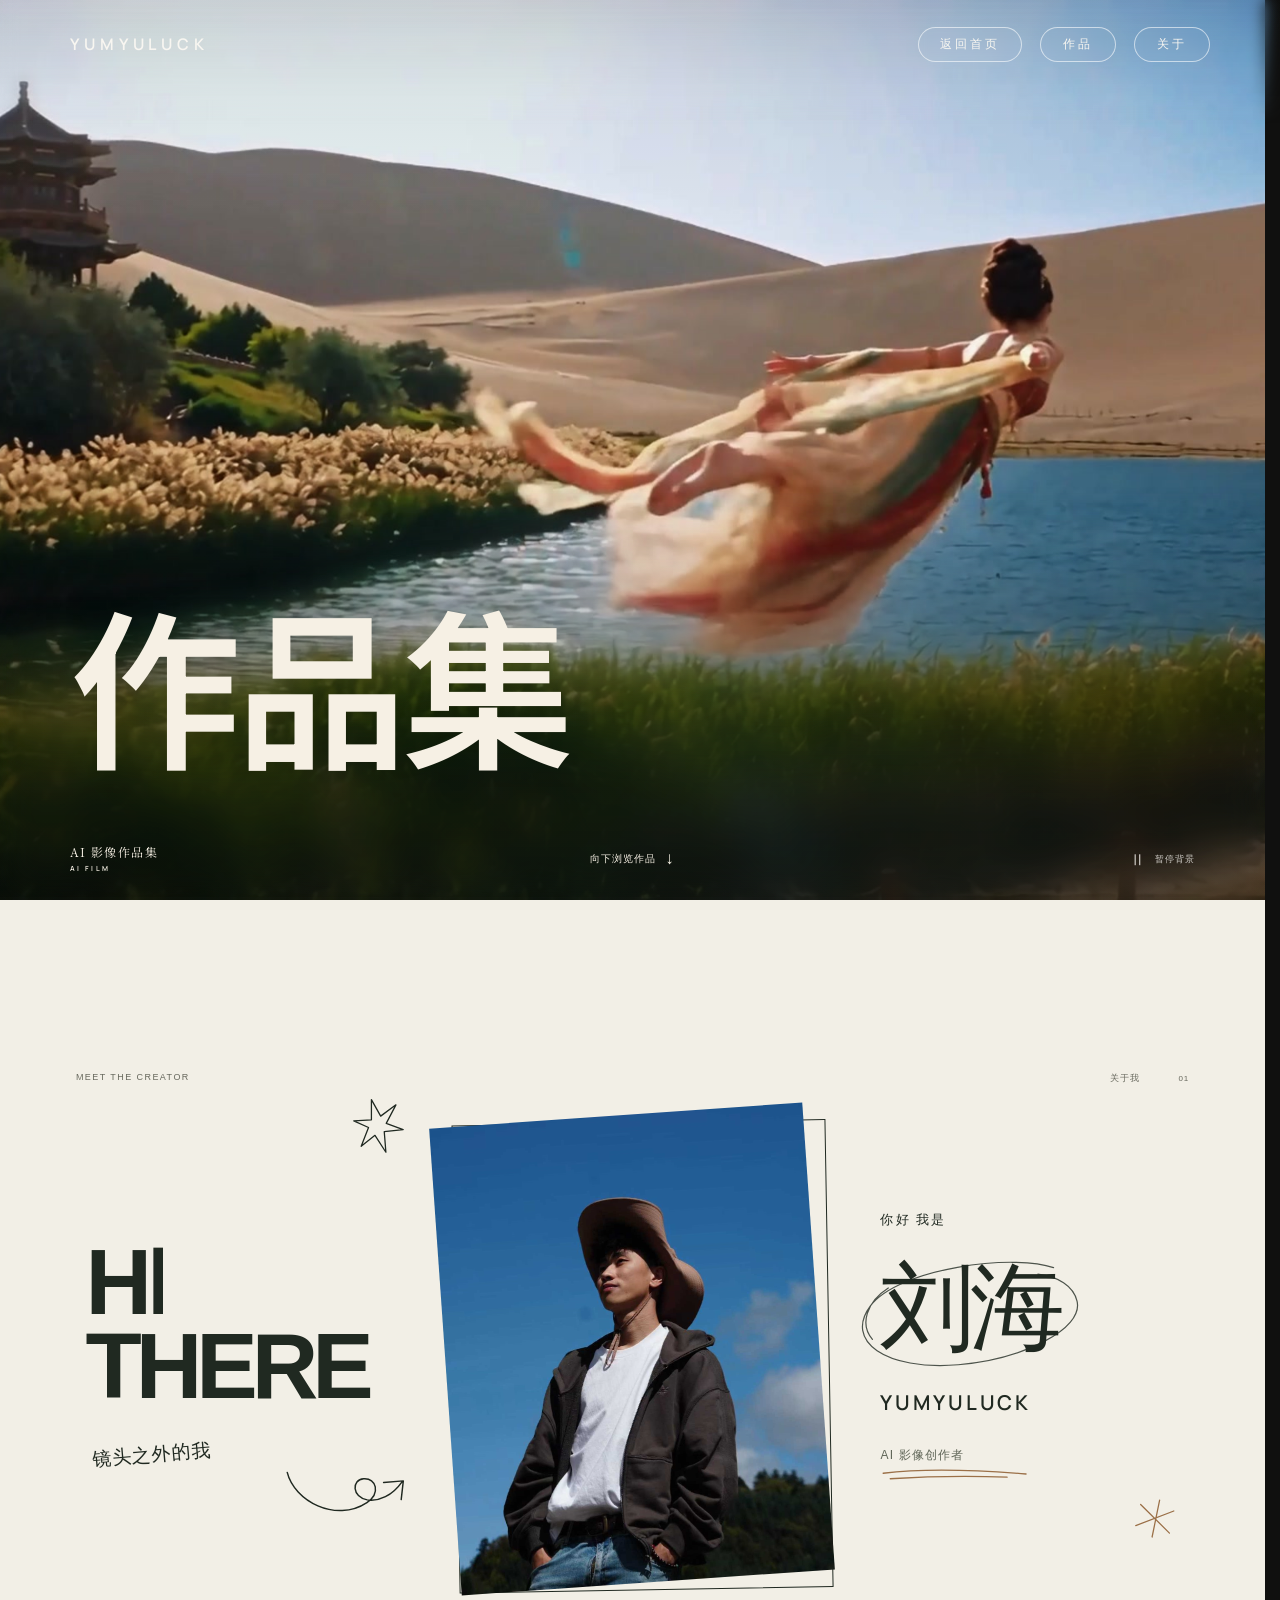
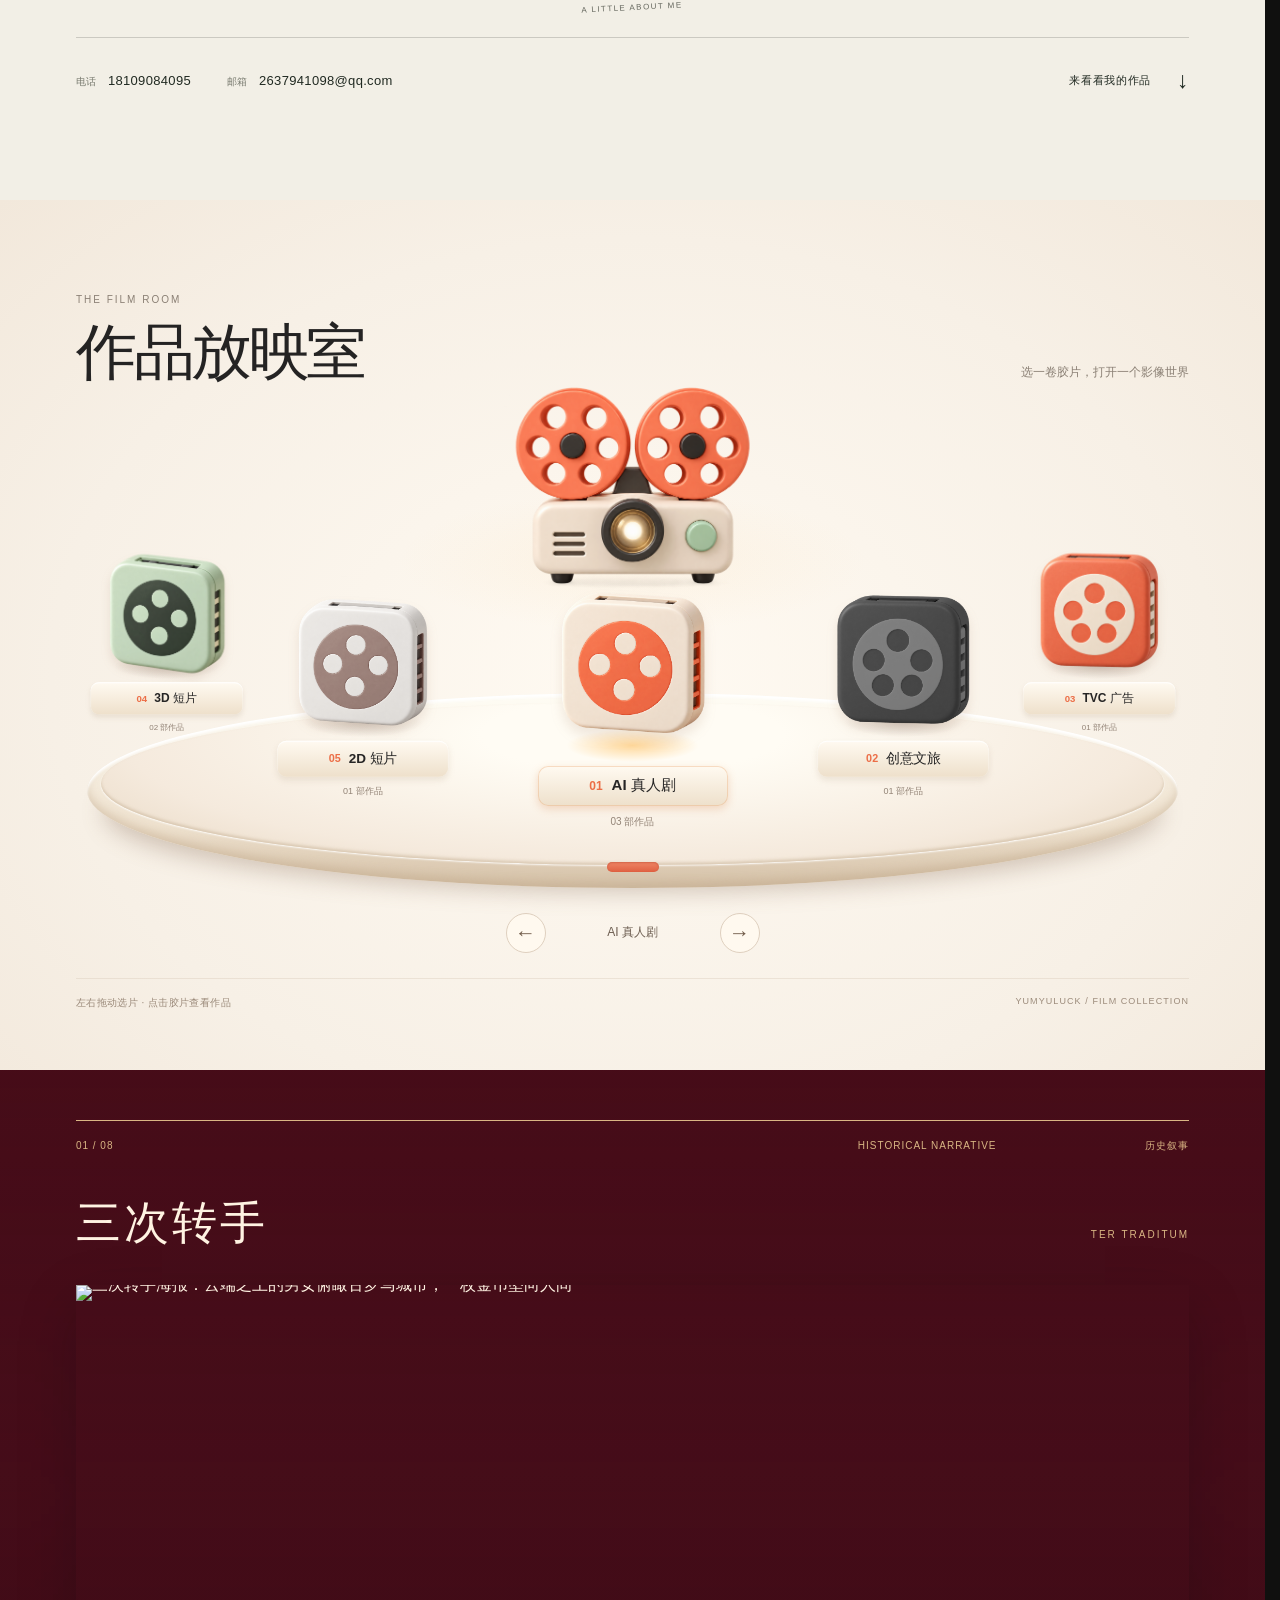
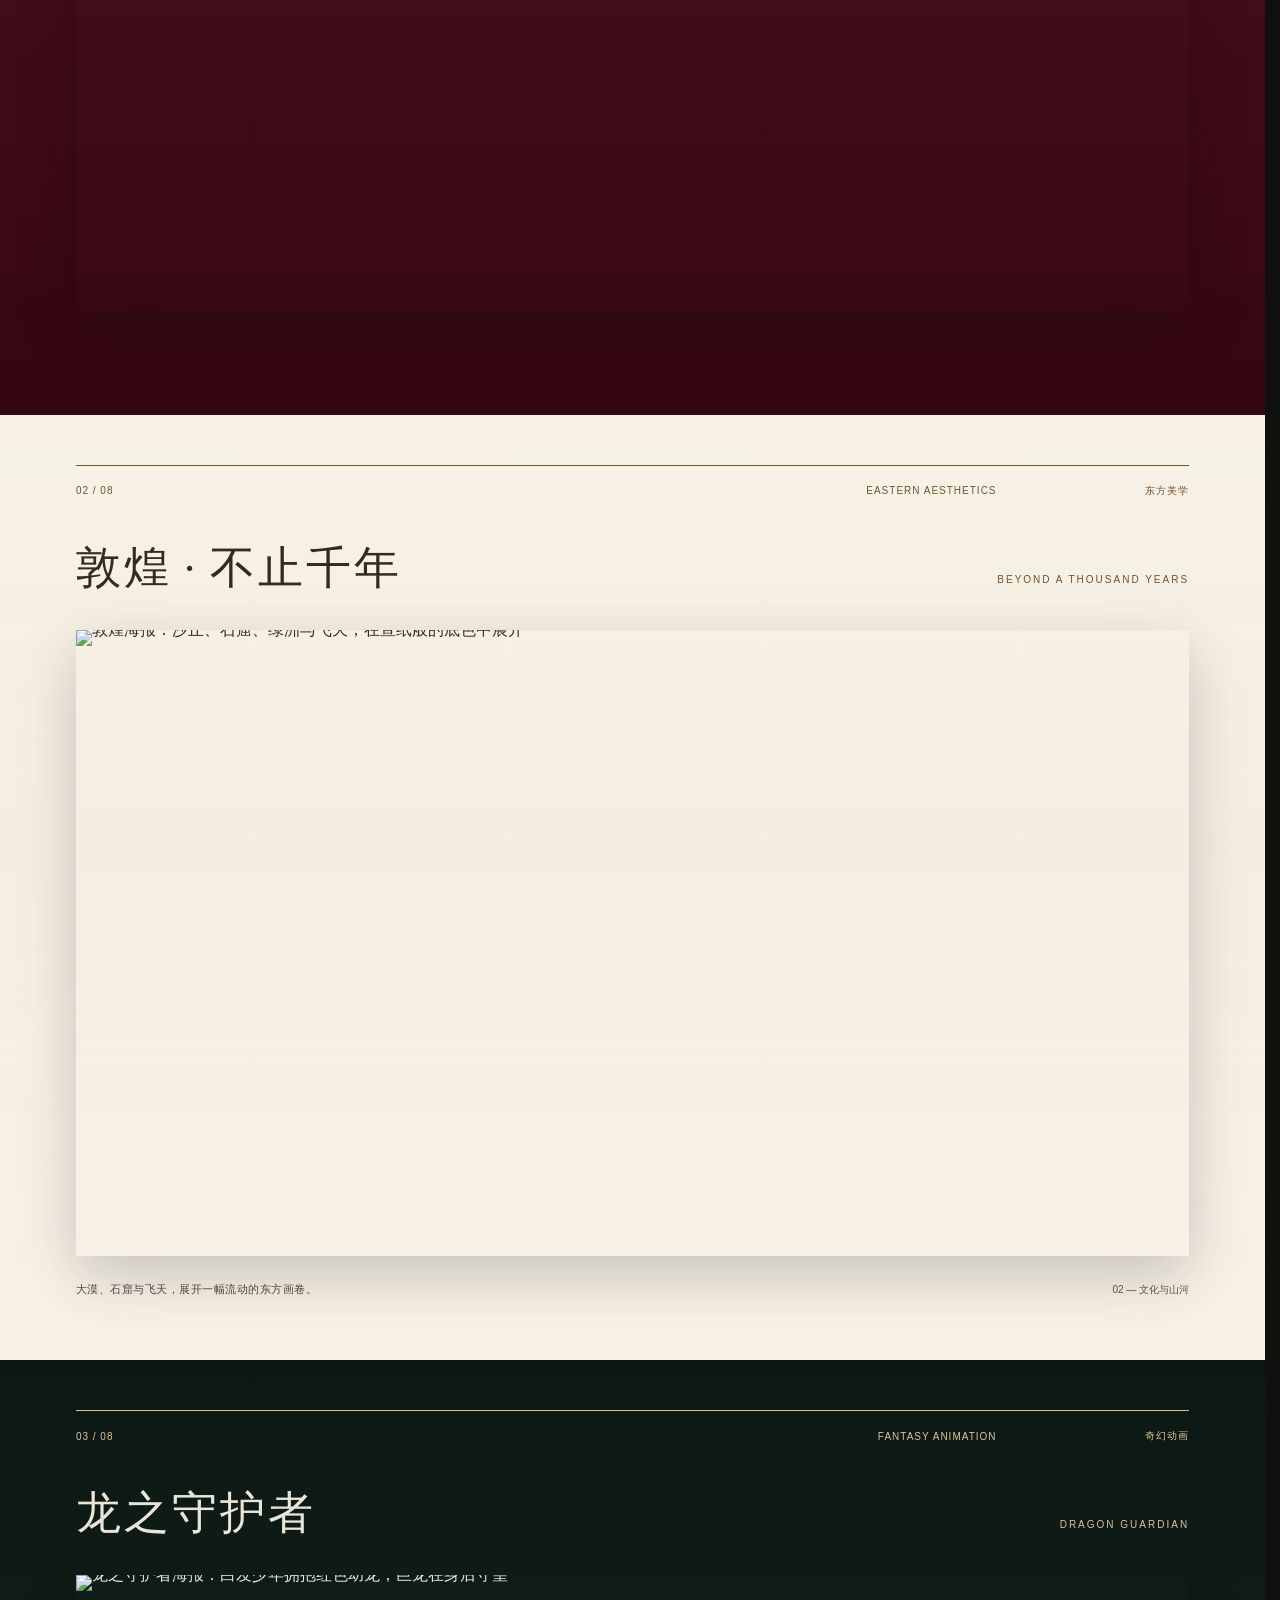
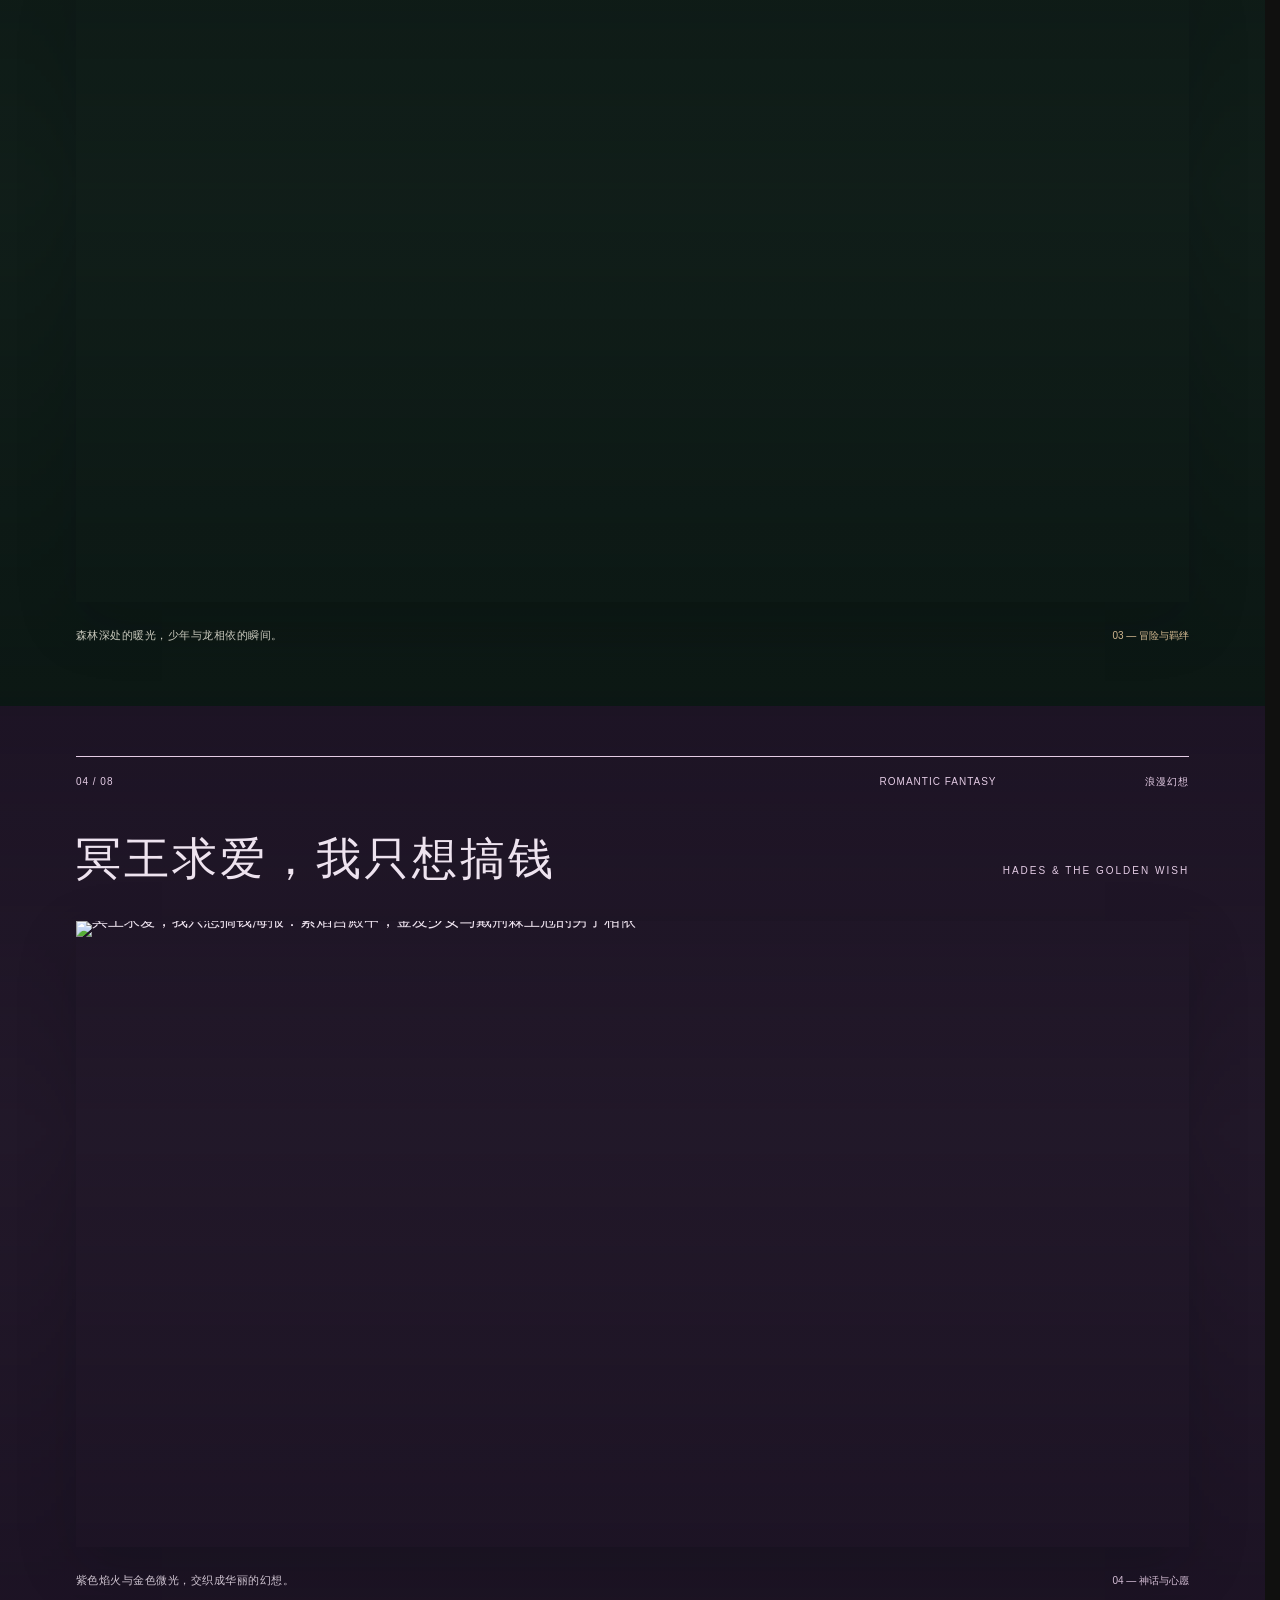
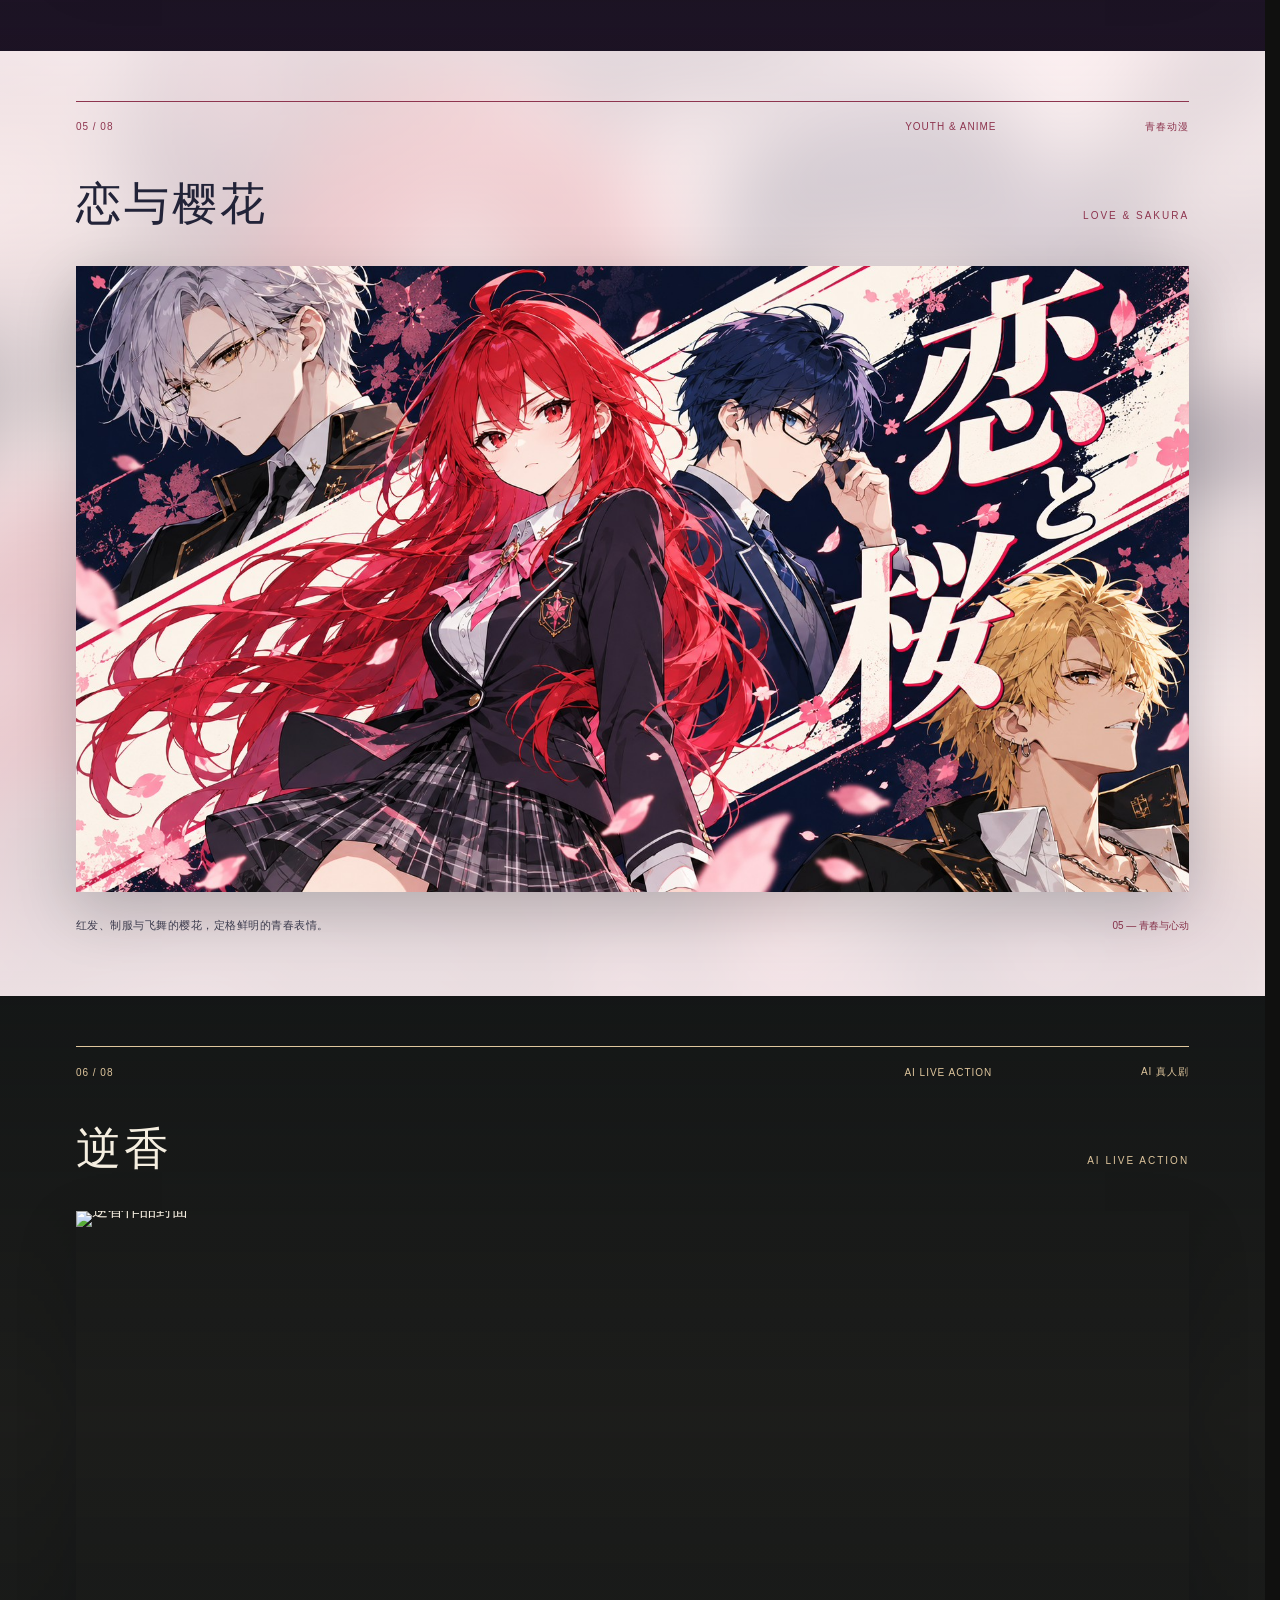
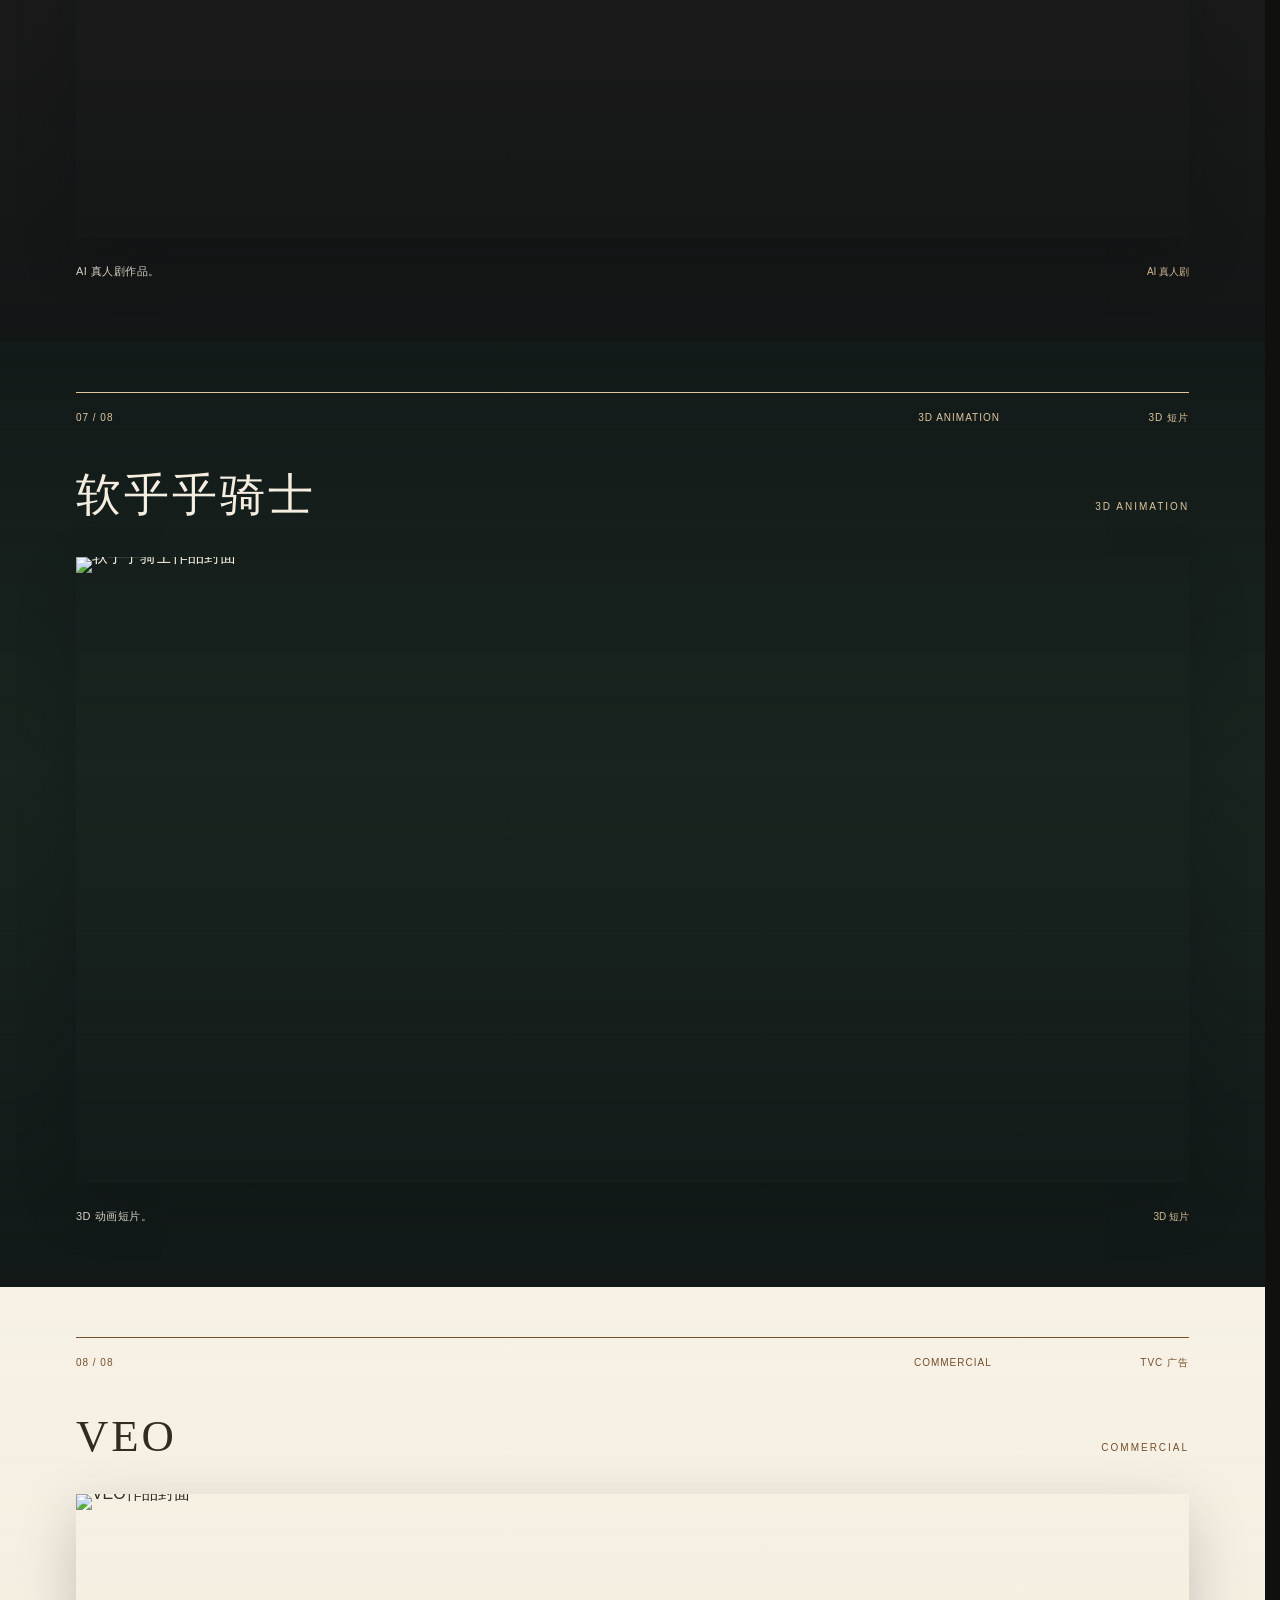
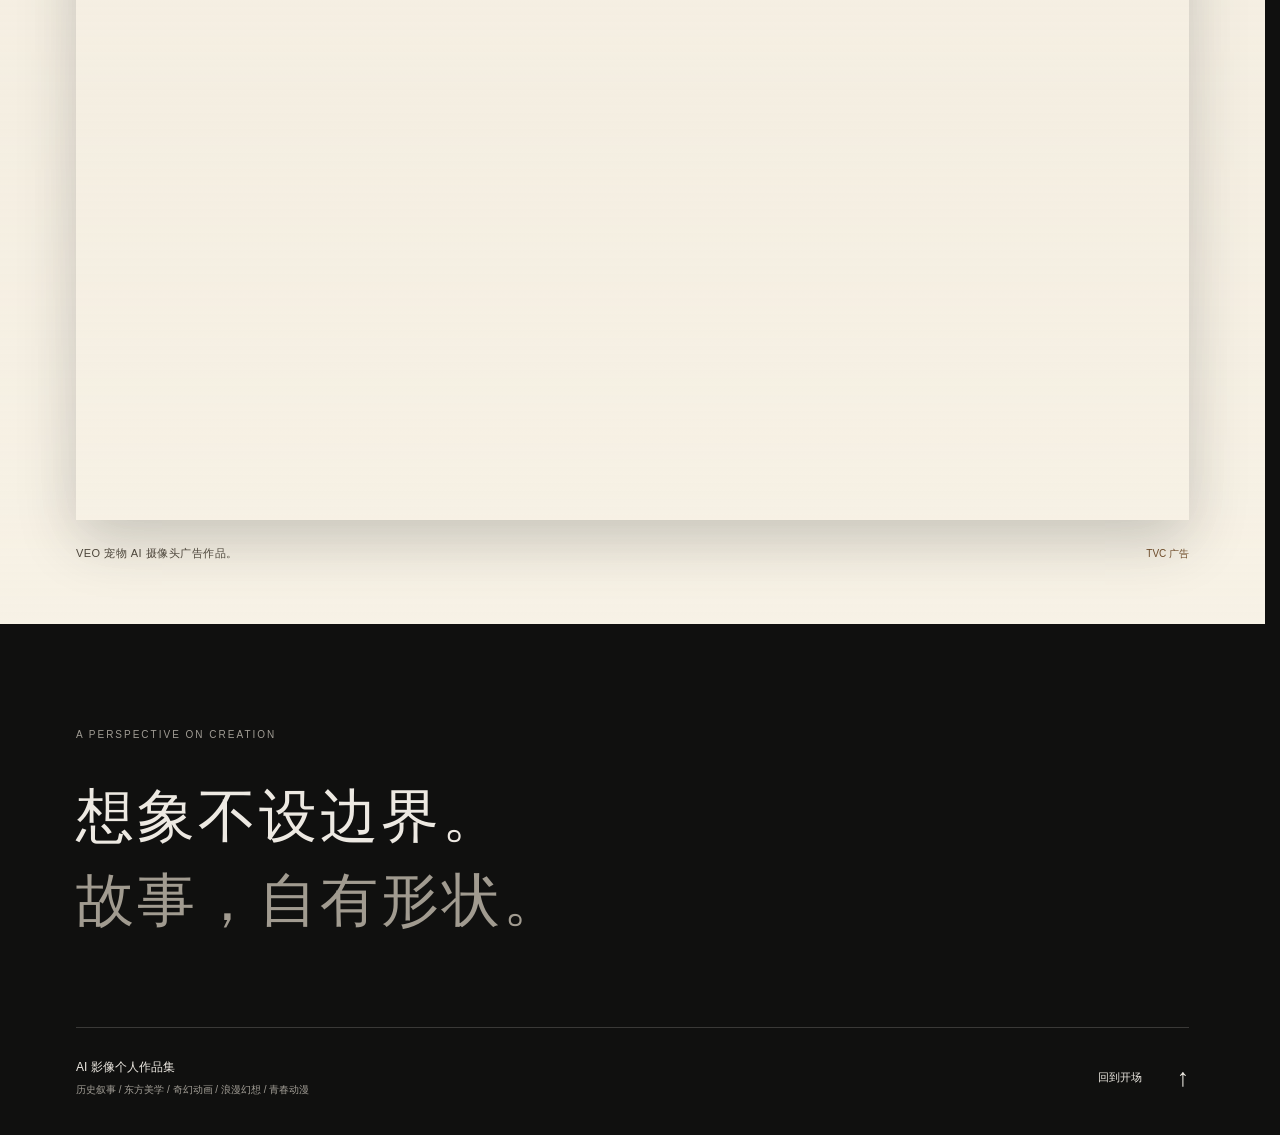
==== commit d6b4cb82: "更新作品集页面和素材" ====
--- a/index.html
+++ b/index.html
@@ -11,7 +11,7 @@
   <link rel="preload" href="assets/fonts/manrope-title.ttf" as="font" type="font/ttf" crossorigin>
   <link rel="stylesheet" href="home.css?v=4">
   <link rel="stylesheet" href="home-reflow.css?v=3">
-  <link rel="stylesheet" href="project-glass.css?v=3">
+  <link rel="stylesheet" href="project-glass.css?v=7">
   <link rel="stylesheet" href="scroll-reveal.css?v=1">
   <link rel="stylesheet" href="interactions.css?v=1">
   <link rel="stylesheet" href="profile.css?v=2">
@@ -85,14 +85,14 @@
     <div class="film-room-caption"><p>左右拖动选片 · 点击胶片查看作品</p><span>YUMYULUCK / FILM COLLECTION</span></div>
     <p class="film-announcer" id="film-announcer" role="status" aria-live="polite"></p>
 
-<section class="film-panel" id="film-panel-real" data-film-panel="real" aria-labelledby="film-title-real" hidden><header class="film-panel-heading"><div><p>LIVE ACTION / 03</p><h3 id="film-title-real">AI 真人剧</h3></div><button class="film-panel-close" type="button" aria-label="收起AI 真人剧">收回胶片 <span aria-hidden="true">↥</span></button></header><div class="film-strip"><div class="film-item"><a class="film-frame" href="projects/ter-traditum.html" aria-label="进入三次转手项目页"><img src="assets/01-ter-traditum-v2.png" alt="三次转手作品封面" loading="lazy" width="1672" height="941"><span class="film-frame-action">进入项目 <b aria-hidden="true">↗</b></span></a><div class="film-frame-caption"><h4>三次转手</h4><a href="projects/ter-traditum.html" aria-label="进入三次转手作品详情">作品详情 ↗</a></div></div><div class="film-item"><a class="film-frame" href="projects/golden-wish.html" aria-label="进入冥王求爱，我只想搞钱项目页"><img src="assets/04-golden-wish.png" alt="冥王求爱，我只想搞钱作品封面" loading="lazy" width="1672" height="941"><span class="film-frame-action">进入项目 <b aria-hidden="true">↗</b></span></a><div class="film-frame-caption"><h4>冥王求爱，我只想搞钱</h4><a href="projects/golden-wish.html" aria-label="进入冥王求爱，我只想搞钱作品详情">作品详情 ↗</a></div></div><div class="film-item"><a class="film-frame" href="projects/reverse-scent.html" aria-label="进入逆香项目页"><img src="assets/reverse-scent-cover.jpg" alt="逆香作品封面" loading="lazy" width="1672" height="941"><span class="film-frame-action">进入项目 <b aria-hidden="true">↗</b></span></a><div class="film-frame-caption"><h4>逆香</h4><a href="projects/reverse-scent.html" aria-label="进入逆香作品详情">作品详情 ↗</a></div></div></div></section>
+<section class="film-panel" id="film-panel-real" data-film-panel="real" aria-labelledby="film-title-real" hidden><header class="film-panel-heading"><div><p>LIVE ACTION / 03</p><h3 id="film-title-real">AI 真人剧</h3></div><button class="film-panel-close" type="button" aria-label="收起AI 真人剧">收回胶片 <span aria-hidden="true">↥</span></button></header><div class="film-strip"><div class="film-item"><a class="film-frame" href="projects/ter-traditum.html" aria-label="进入三次转手项目页"><img src="assets/01-ter-traditum-v2.png" alt="三次转手作品封面" loading="lazy" width="1672" height="941"><span class="film-frame-action">进入项目 <b aria-hidden="true">↗</b></span></a><div class="film-frame-caption"><h4>三次转手</h4><a href="projects/ter-traditum.html" aria-label="进入三次转手作品详情">作品详情 ↗</a></div></div><div class="film-item"><a class="film-frame" href="projects/golden-wish.html" aria-label="进入冥王求爱，我只想搞钱项目页"><img src="assets/04-golden-wish.png" alt="冥王求爱，我只想搞钱作品封面" loading="lazy" width="1672" height="941"><span class="film-frame-action">进入项目 <b aria-hidden="true">↗</b></span></a><div class="film-frame-caption"><h4>冥王求爱，我只想搞钱</h4><a href="projects/golden-wish.html" aria-label="进入冥王求爱，我只想搞钱作品详情">作品详情 ↗</a></div></div><div class="film-item"><a class="film-frame" href="projects/reverse-scent.html" aria-label="进入逆香项目页"><img src="assets/reverse-scent/visuals/two-person-cover.png" alt="逆香作品封面" loading="lazy" width="1672" height="941"><span class="film-frame-action">进入项目 <b aria-hidden="true">↗</b></span></a><div class="film-frame-caption"><h4>逆香</h4><a href="projects/reverse-scent.html" aria-label="进入逆香作品详情">作品详情 ↗</a></div></div></div></section>
 <section class="film-panel" id="film-panel-travel" data-film-panel="travel" aria-labelledby="film-title-travel" style="--cassette-color:#7c8058" hidden><header class="film-panel-heading"><div><p>CULTURE & TRAVEL / 01</p><h3 id="film-title-travel">创意文旅</h3></div><button class="film-panel-close" type="button" aria-label="收起创意文旅">收回胶片 <span aria-hidden="true">↥</span></button></header>
 <div class="film-strip is-single">
 <div class="film-item"><a class="film-frame" href="projects/dunhuang.html" aria-label="进入敦煌 · 不止千年项目页"><img src="assets/02-dunhuang.png" alt="敦煌 · 不止千年作品封面" loading="lazy" width="1672" height="941"><span class="film-frame-action">进入项目 <b aria-hidden="true">↗</b></span></a><div class="film-frame-caption"><h4>敦煌 · 不止千年</h4><a href="projects/dunhuang.html" aria-label="进入敦煌 · 不止千年作品详情">作品详情 ↗</a></div></div>
 </div>
 </section>
 <section class="film-panel" id="film-panel-tvc" data-film-panel="tvc" aria-labelledby="film-title-tvc" hidden><header class="film-panel-heading"><div><p>COMMERCIAL / 01</p><h3 id="film-title-tvc">TVC 广告</h3></div><button class="film-panel-close" type="button" aria-label="收起TVC 广告">收回胶片 <span aria-hidden="true">↥</span></button></header><div class="film-strip is-single"><div class="film-item"><a class="film-frame" href="projects/veo.html" aria-label="进入VEO项目页"><img src="assets/veo-cover.png" alt="VEO作品封面" loading="lazy" width="1672" height="941"><span class="film-frame-action">进入项目 <b aria-hidden="true">↗</b></span></a><div class="film-frame-caption"><h4>VEO</h4><a href="projects/veo.html" aria-label="进入VEO作品详情">作品详情 ↗</a></div></div></div></section>
-<section class="film-panel" id="film-panel-3d" data-film-panel="3d" aria-labelledby="film-title-3d" hidden><header class="film-panel-heading"><div><p>3D ANIMATION / 02</p><h3 id="film-title-3d">3D 短片</h3></div><button class="film-panel-close" type="button" aria-label="收起3D 短片">收回胶片 <span aria-hidden="true">↥</span></button></header><div class="film-strip"><div class="film-item"><a class="film-frame" href="projects/dragon-guardian.html" aria-label="进入龙之守护者项目页"><img src="assets/03-dragon-guardian.png" alt="龙之守护者作品封面" loading="lazy" width="1672" height="941"><span class="film-frame-action">进入项目 <b aria-hidden="true">↗</b></span></a><div class="film-frame-caption"><h4>龙之守护者</h4><a href="projects/dragon-guardian.html" aria-label="进入龙之守护者作品详情">作品详情 ↗</a></div></div><div class="film-item"><a class="film-frame" href="projects/fluffy-knight.html" aria-label="进入软乎乎骑士项目页"><img src="assets/fluffy-knight-cover.jpg" alt="软乎乎骑士作品封面" loading="lazy" width="1672" height="941"><span class="film-frame-action">进入项目 <b aria-hidden="true">↗</b></span></a><div class="film-frame-caption"><h4>软乎乎骑士</h4><a href="projects/fluffy-knight.html" aria-label="进入软乎乎骑士作品详情">作品详情 ↗</a></div></div></div></section>
+<section class="film-panel" id="film-panel-3d" data-film-panel="3d" aria-labelledby="film-title-3d" hidden><header class="film-panel-heading"><div><p>3D ANIMATION / 02</p><h3 id="film-title-3d">3D 短片</h3></div><button class="film-panel-close" type="button" aria-label="收起3D 短片">收回胶片 <span aria-hidden="true">↥</span></button></header><div class="film-strip"><div class="film-item"><a class="film-frame" href="projects/dragon-guardian.html" aria-label="进入龙之守护者项目页"><img src="assets/03-dragon-guardian.png" alt="龙之守护者作品封面" loading="lazy" width="1672" height="941"><span class="film-frame-action">进入项目 <b aria-hidden="true">↗</b></span></a><div class="film-frame-caption"><h4>龙之守护者</h4><a href="projects/dragon-guardian.html" aria-label="进入龙之守护者作品详情">作品详情 ↗</a></div></div><div class="film-item"><a class="film-frame" href="projects/fluffy-knight.html" aria-label="进入软乎乎骑士项目页"><img src="assets/fluffy-knight/visuals/sir-squish-cover.png" alt="软乎乎骑士作品封面" loading="lazy" width="1672" height="941"><span class="film-frame-action">进入项目 <b aria-hidden="true">↗</b></span></a><div class="film-frame-caption"><h4>软乎乎骑士</h4><a href="projects/fluffy-knight.html" aria-label="进入软乎乎骑士作品详情">作品详情 ↗</a></div></div></div></section>
 <section class="film-panel" id="film-panel-2d" data-film-panel="2d" aria-labelledby="film-title-2d" hidden><header class="film-panel-heading"><div><p>2D ANIMATION / 01</p><h3 id="film-title-2d">2D 短片</h3></div><button class="film-panel-close" type="button" aria-label="收起2D 短片">收回胶片 <span aria-hidden="true">↥</span></button></header><div class="film-strip is-single"><div class="film-item"><a class="film-frame" href="projects/sakura.html" aria-label="进入恋与樱花项目页"><img src="assets/05-sakura.jpg" alt="恋与樱花作品封面" loading="lazy" width="1672" height="941"><span class="film-frame-action">进入项目 <b aria-hidden="true">↗</b></span></a><div class="film-frame-caption"><h4>恋与樱花</h4><a href="projects/sakura.html" aria-label="进入恋与樱花作品详情">作品详情 ↗</a></div></div></div></section>
 <noscript><p class="film-noscript">作品直达：<a href="#project-01">三次转手</a> / <a href="#project-02">敦煌</a> / <a href="#project-03">龙之守护者</a> / <a href="#project-04">冥王求爱，我只想搞钱</a> / <a href="#project-05">恋与樱花</a> / <a href="#project-06">逆香</a> / <a href="#project-07">软乎乎骑士</a> / <a href="#project-08">VEO</a></p></noscript></section>
 
@@ -131,7 +131,7 @@
     <div class="project-bottom"><p>红发、制服与飞舞的樱花，定格鲜明的青春表情。</p><span>05 — 青春与心动</span></div>
   </article>
 
-<article class="project project-reverse-scent" id="project-06" aria-labelledby="title-06"><div class="project-top"><span>06 / 08</span><span>AI LIVE ACTION</span><span>AI 真人剧</span></div><div class="project-title"><h2 id="title-06">逆香</h2><p>AI LIVE ACTION</p></div><a class="artwork" href="projects/reverse-scent.html" aria-label="进入逆香项目页"><img src="assets/reverse-scent-cover.jpg" alt="逆香作品封面" loading="lazy" width="1672" height="941"><span class="view-label">进入项目 <b>↗</b></span></a><div class="project-bottom"><p>AI 真人剧作品。</p><span>AI 真人剧</span></div></article><article class="project project-fluffy-knight" id="project-07" aria-labelledby="title-07"><div class="project-top"><span>07 / 08</span><span>3D ANIMATION</span><span>3D 短片</span></div><div class="project-title"><h2 id="title-07">软乎乎骑士</h2><p>3D ANIMATION</p></div><a class="artwork" href="projects/fluffy-knight.html" aria-label="进入软乎乎骑士项目页"><img src="assets/fluffy-knight-cover.jpg" alt="软乎乎骑士作品封面" loading="lazy" width="1672" height="941"><span class="view-label">进入项目 <b>↗</b></span></a><div class="project-bottom"><p>3D 动画短片。</p><span>3D 短片</span></div></article><article class="project project-veo" id="project-08" aria-labelledby="title-08"><div class="project-top"><span>08 / 08</span><span>COMMERCIAL</span><span>TVC 广告</span></div><div class="project-title"><h2 id="title-08">VEO</h2><p>COMMERCIAL</p></div><a class="artwork" href="projects/veo.html" aria-label="进入VEO项目页"><img src="assets/veo-cover.png" alt="VEO作品封面" loading="lazy" width="1672" height="941"><span class="view-label">进入项目 <b>↗</b></span></a><div class="project-bottom"><p>VEO 宠物 AI 摄像头广告作品。</p><span>TVC 广告</span></div></article>
+<article class="project project-reverse-scent" id="project-06" aria-labelledby="title-06"><div class="project-top"><span>06 / 08</span><span>AI LIVE ACTION</span><span>AI 真人剧</span></div><div class="project-title"><h2 id="title-06">逆香</h2><p>AI LIVE ACTION</p></div><a class="artwork" href="projects/reverse-scent.html" aria-label="进入逆香项目页"><img src="assets/reverse-scent/visuals/two-person-cover.png" alt="逆香作品封面" loading="lazy" width="1672" height="941"><span class="view-label">进入项目 <b>↗</b></span></a><div class="project-bottom"><p>AI 真人剧作品。</p><span>AI 真人剧</span></div></article><article class="project project-fluffy-knight" id="project-07" aria-labelledby="title-07"><div class="project-top"><span>07 / 08</span><span>3D ANIMATION</span><span>3D 短片</span></div><div class="project-title"><h2 id="title-07">软乎乎骑士</h2><p>3D ANIMATION</p></div><a class="artwork" href="projects/fluffy-knight.html" aria-label="进入软乎乎骑士项目页"><img src="assets/fluffy-knight/visuals/sir-squish-cover.png" alt="软乎乎骑士作品封面" loading="lazy" width="1672" height="941"><span class="view-label">进入项目 <b>↗</b></span></a><div class="project-bottom"><p>3D 动画短片。</p><span>3D 短片</span></div></article><article class="project project-veo" id="project-08" aria-labelledby="title-08"><div class="project-top"><span>08 / 08</span><span>COMMERCIAL</span><span>TVC 广告</span></div><div class="project-title"><h2 id="title-08">VEO</h2><p>COMMERCIAL</p></div><a class="artwork" href="projects/veo.html" aria-label="进入VEO项目页"><img src="assets/veo-cover.png" alt="VEO作品封面" loading="lazy" width="1672" height="941"><span class="view-label">进入项目 <b>↗</b></span></a><div class="project-bottom"><p>VEO 宠物 AI 摄像头广告作品。</p><span>TVC 广告</span></div></article>
 
 
 
--- a/project-glass.css
+++ b/project-glass.css
@@ -11,8 +11,8 @@
 .project .project-bottom>p{opacity:.86}
 @media(max-width:640px){.project::before{inset:-44px;filter:blur(28px) saturate(.84)}.project .artwork{box-shadow:0 12px 32px rgba(5,10,14,.17)}}
 
-.project.project-reverse-scent{--project-cover:url('assets/reverse-scent-cover.jpg');--project-base:#292722;--accent:#dfc69d;color:#f5eee0}
-.project.project-fluffy-knight{--project-cover:url('assets/fluffy-knight-cover.jpg');--project-base:#223329;--accent:#dfc69d;color:#f5eee0}
+.project.project-reverse-scent{--project-cover:url('assets/reverse-scent/visuals/incense-background.png');--project-base:#292722;--accent:#dfc69d;color:#f5eee0}
+.project.project-fluffy-knight{--project-cover:url('assets/fluffy-knight/visuals/ivory-blue-background.png');--project-base:#223329;--accent:#dfc69d;color:#f5eee0}
 .project.project-veo{--project-cover:url('assets/veo-cover.png');--project-base:#eee6d8;--glass-top:rgba(248,243,231,.86);--glass-middle:rgba(248,243,231,.64);--glass-bottom:rgba(248,243,231,.89);--accent:#74502c;color:#322b20}
 
 .project.roman{--project-base:#420f1c;--glass-top:rgba(71,12,24,.88);--glass-middle:rgba(71,12,24,.65);--glass-bottom:rgba(52,7,16,.93);--accent:#d9b684;color:#fff3e2}
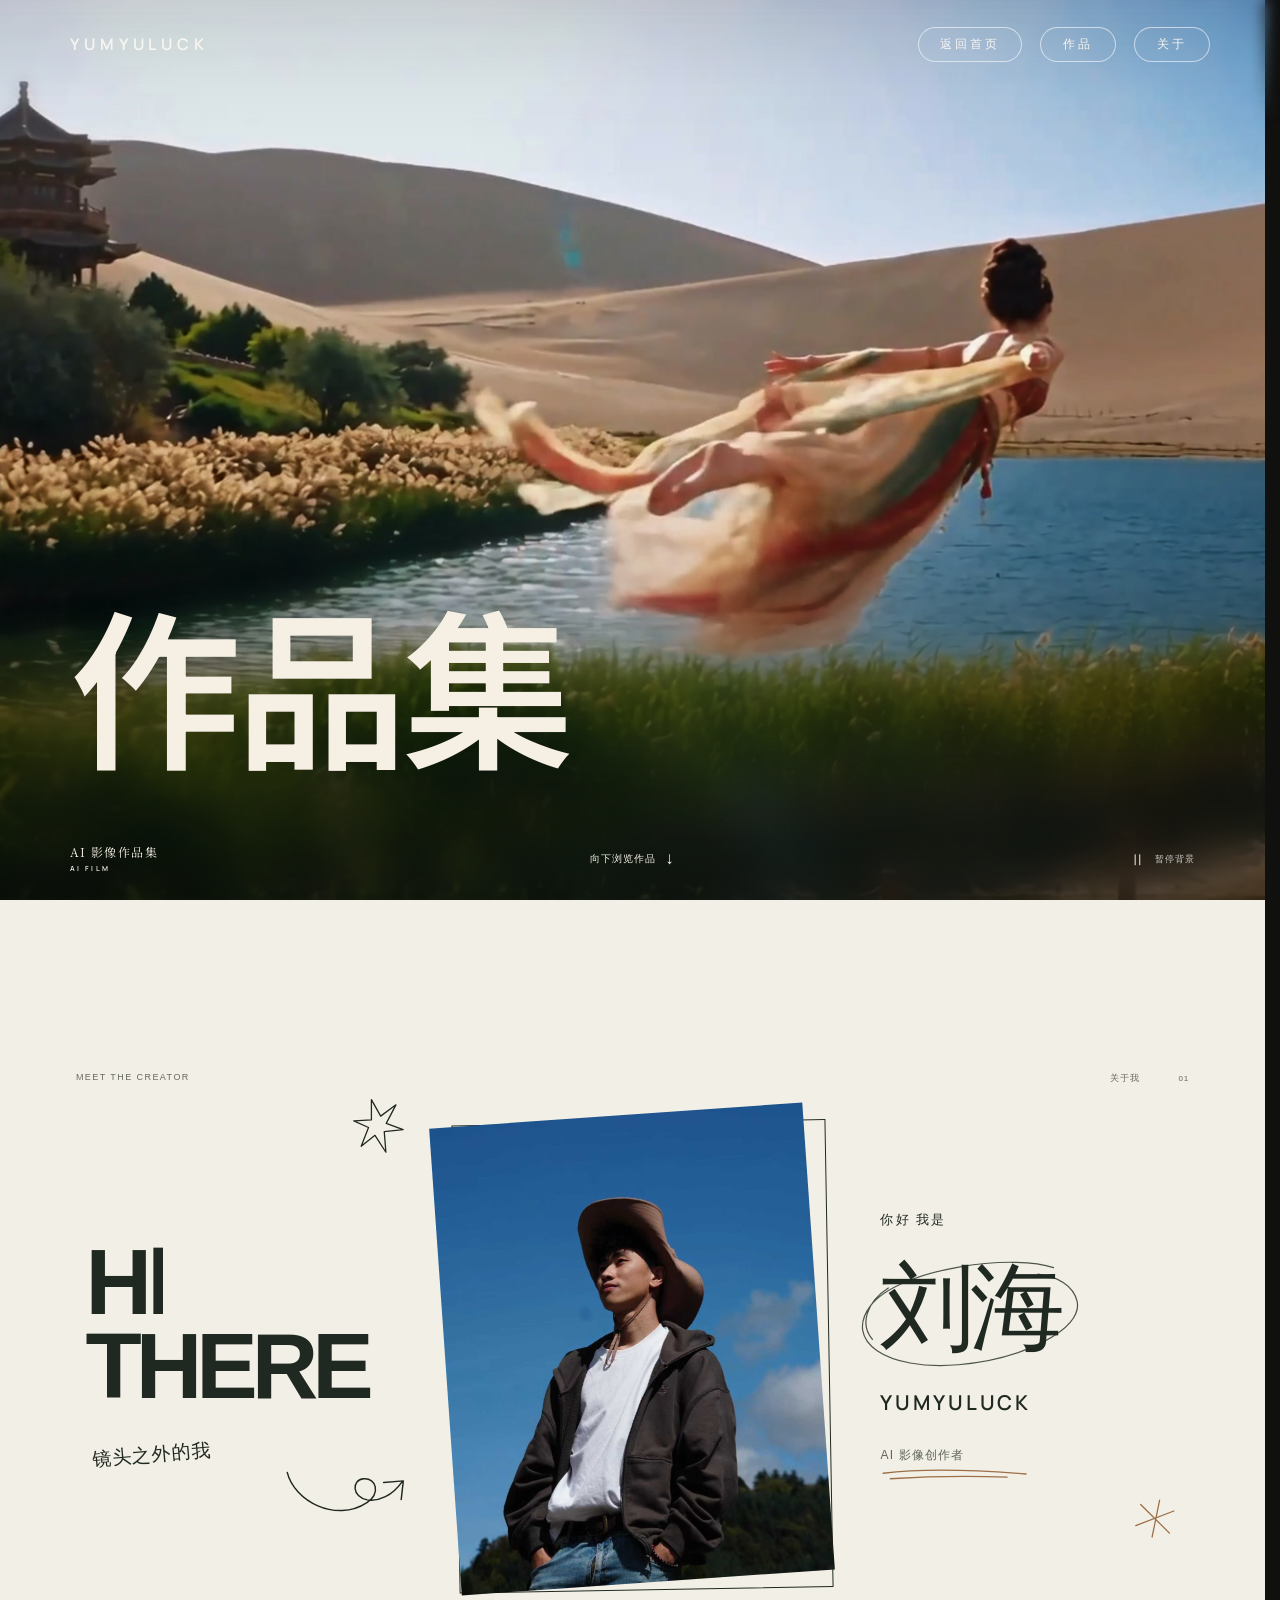
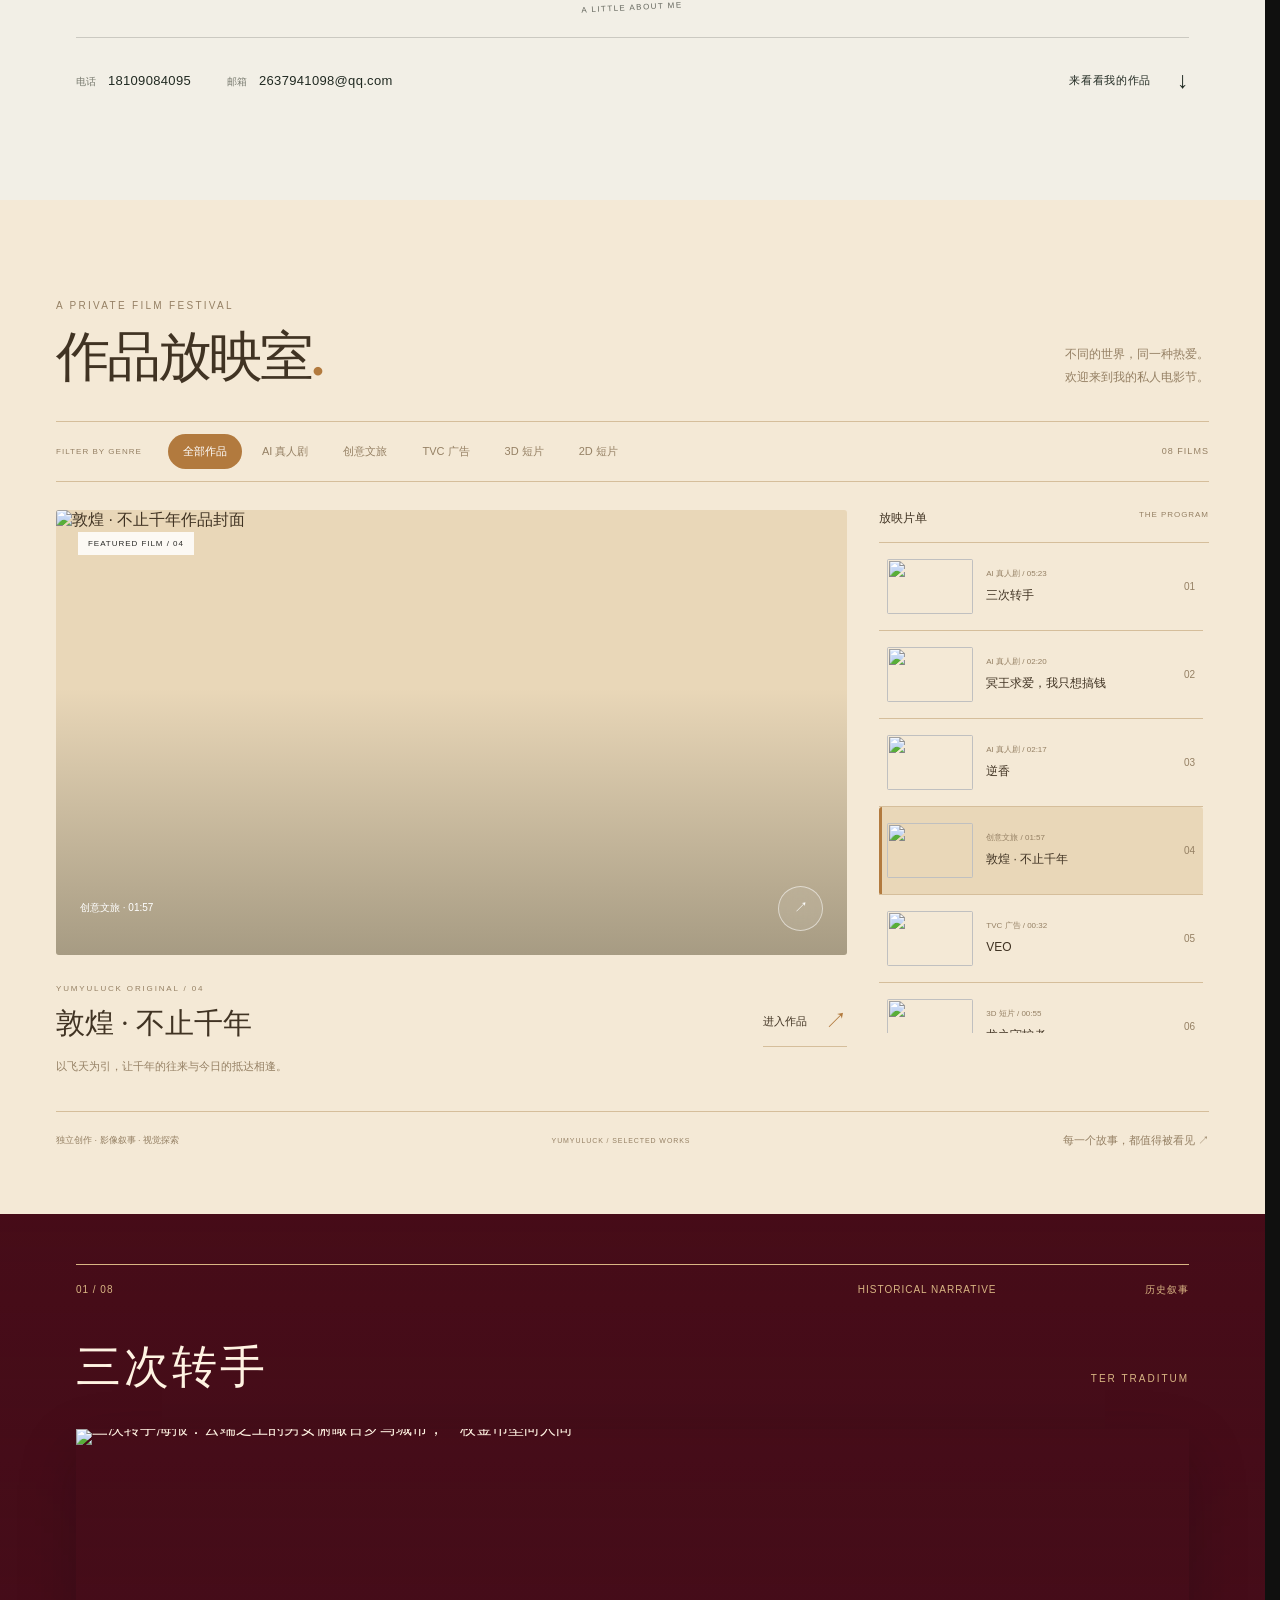
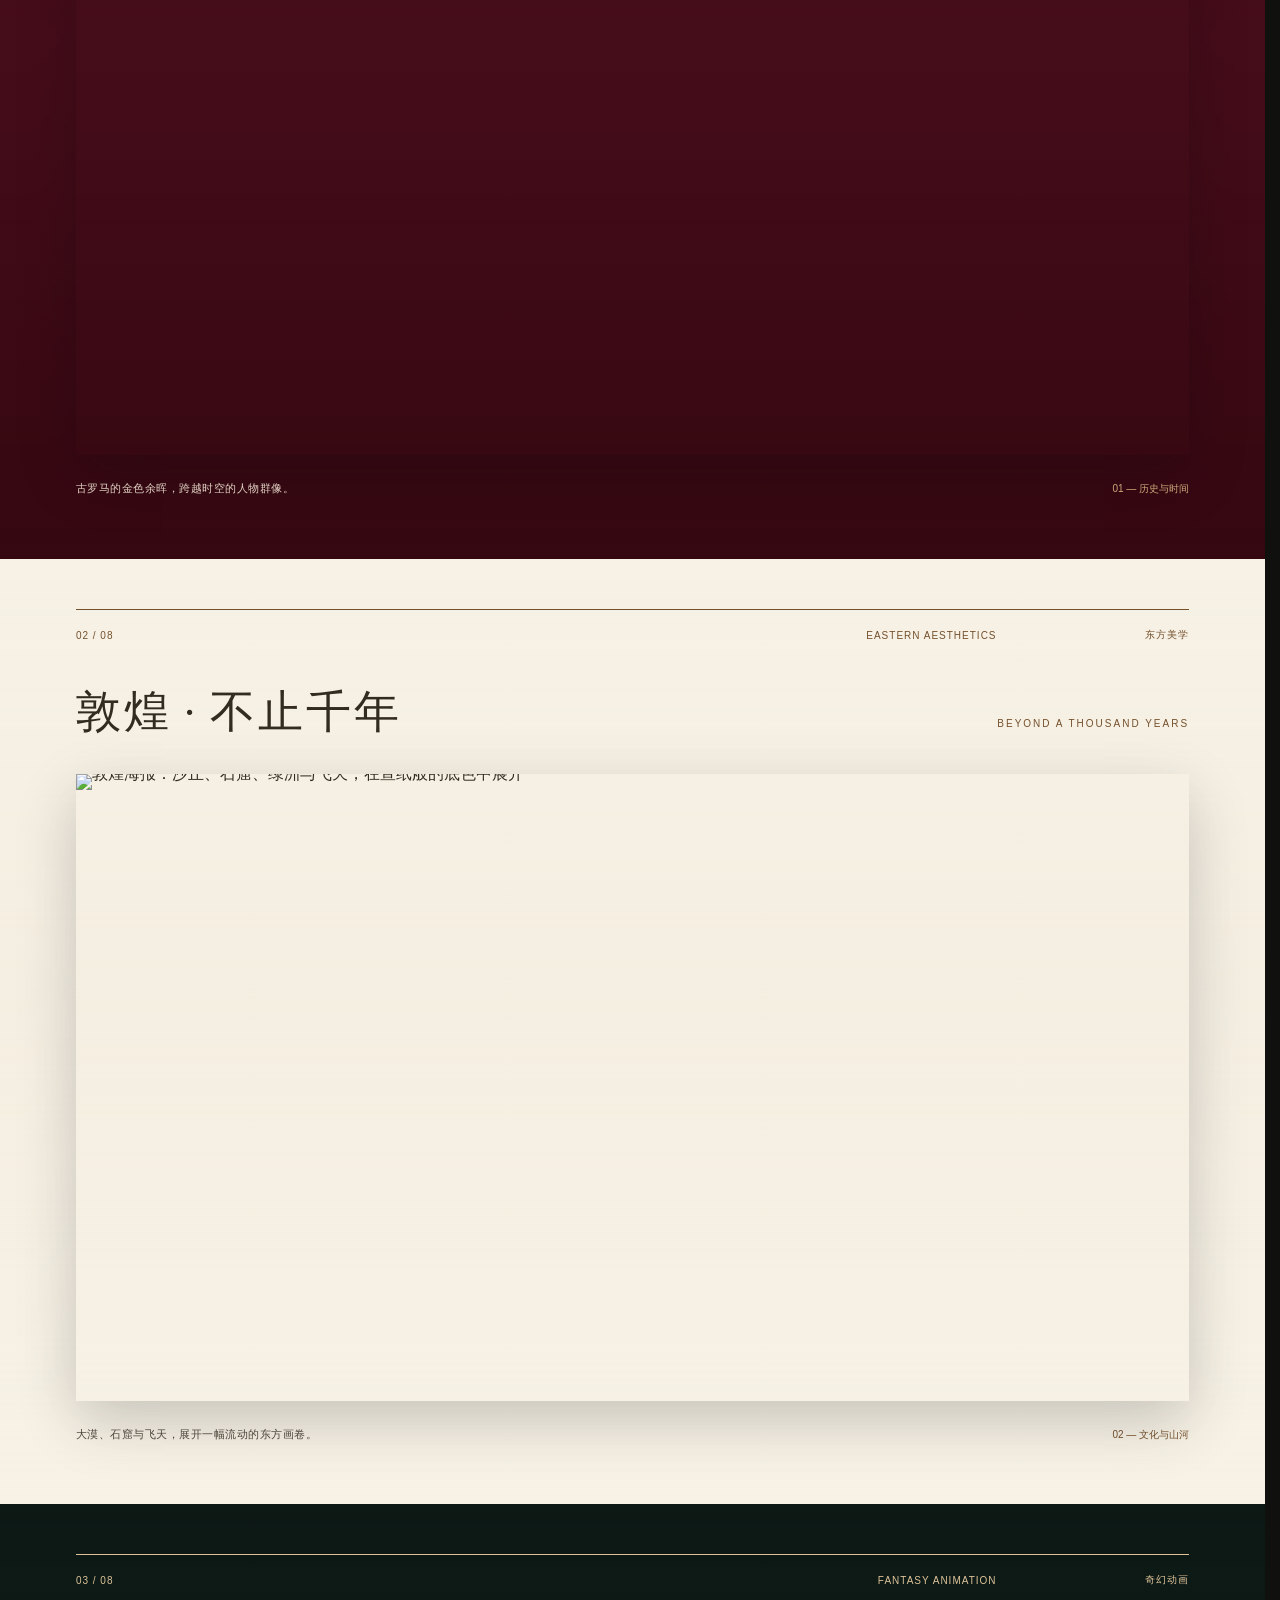
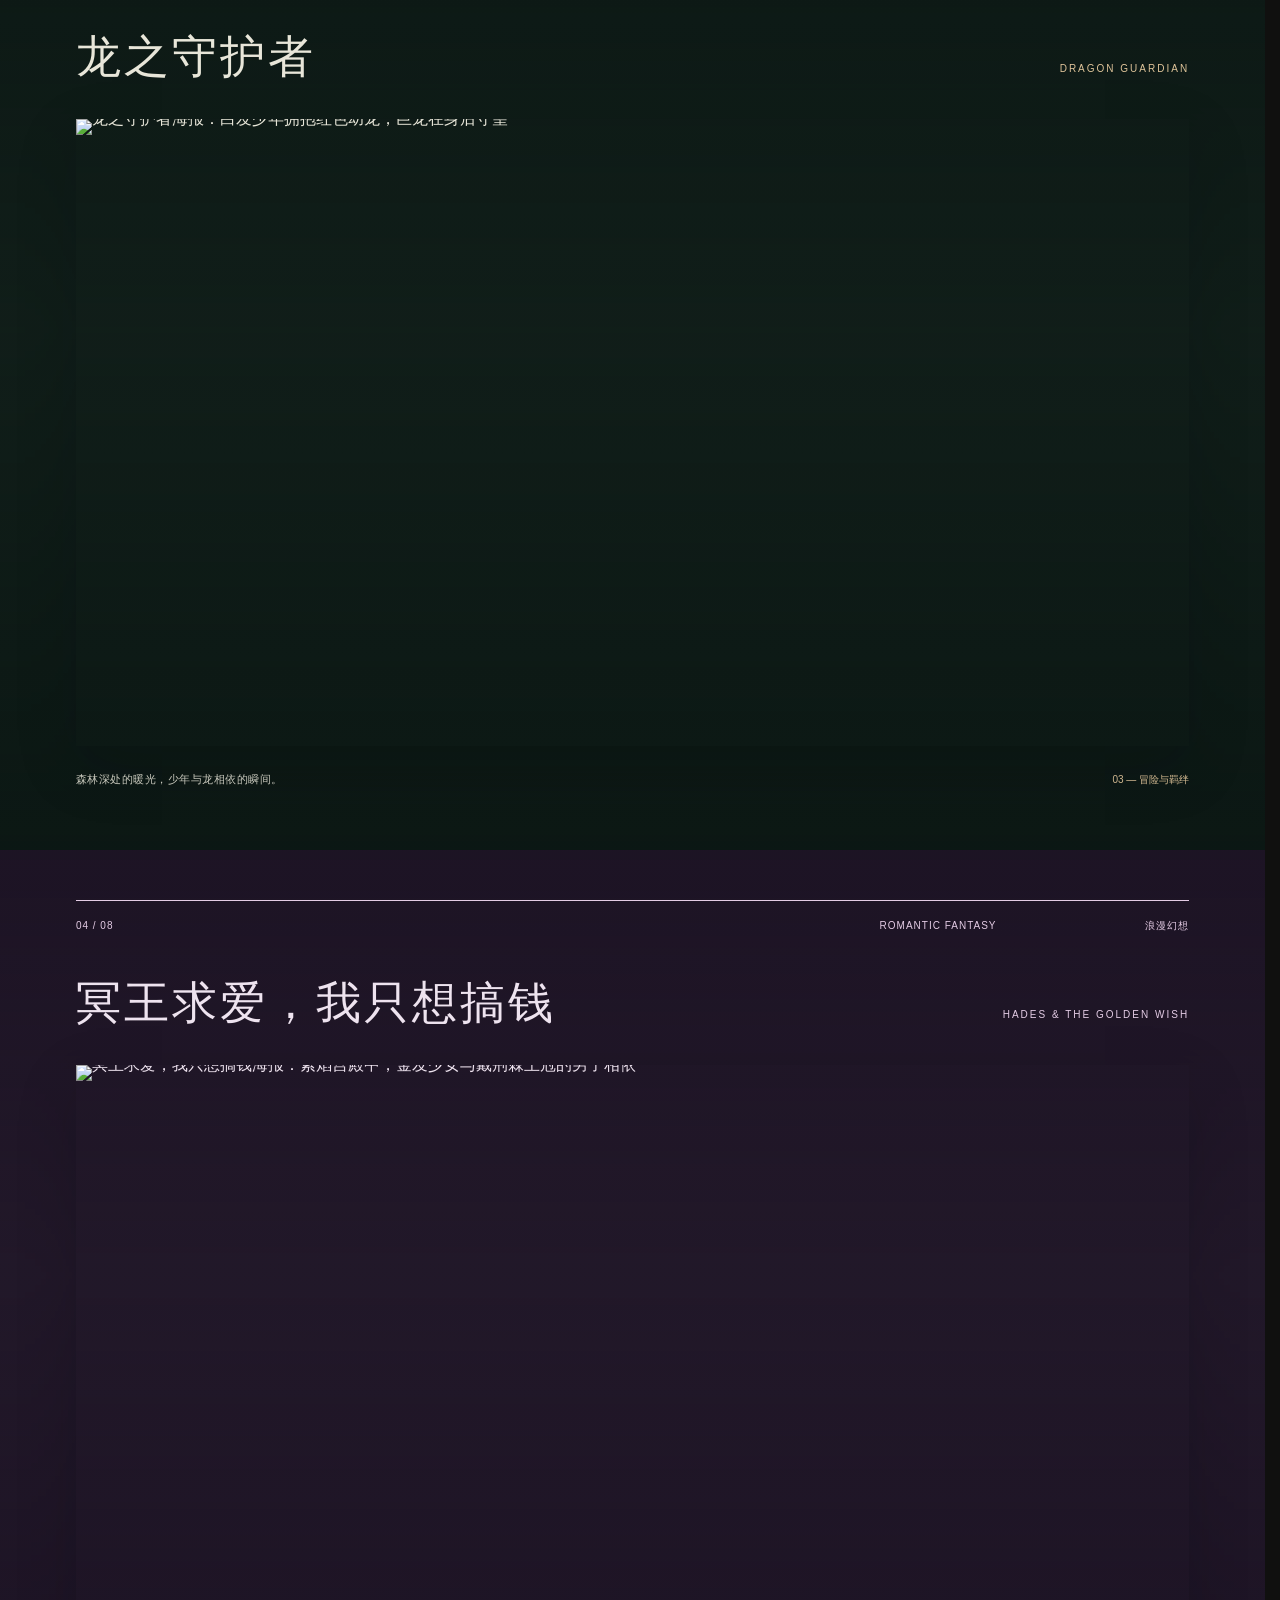
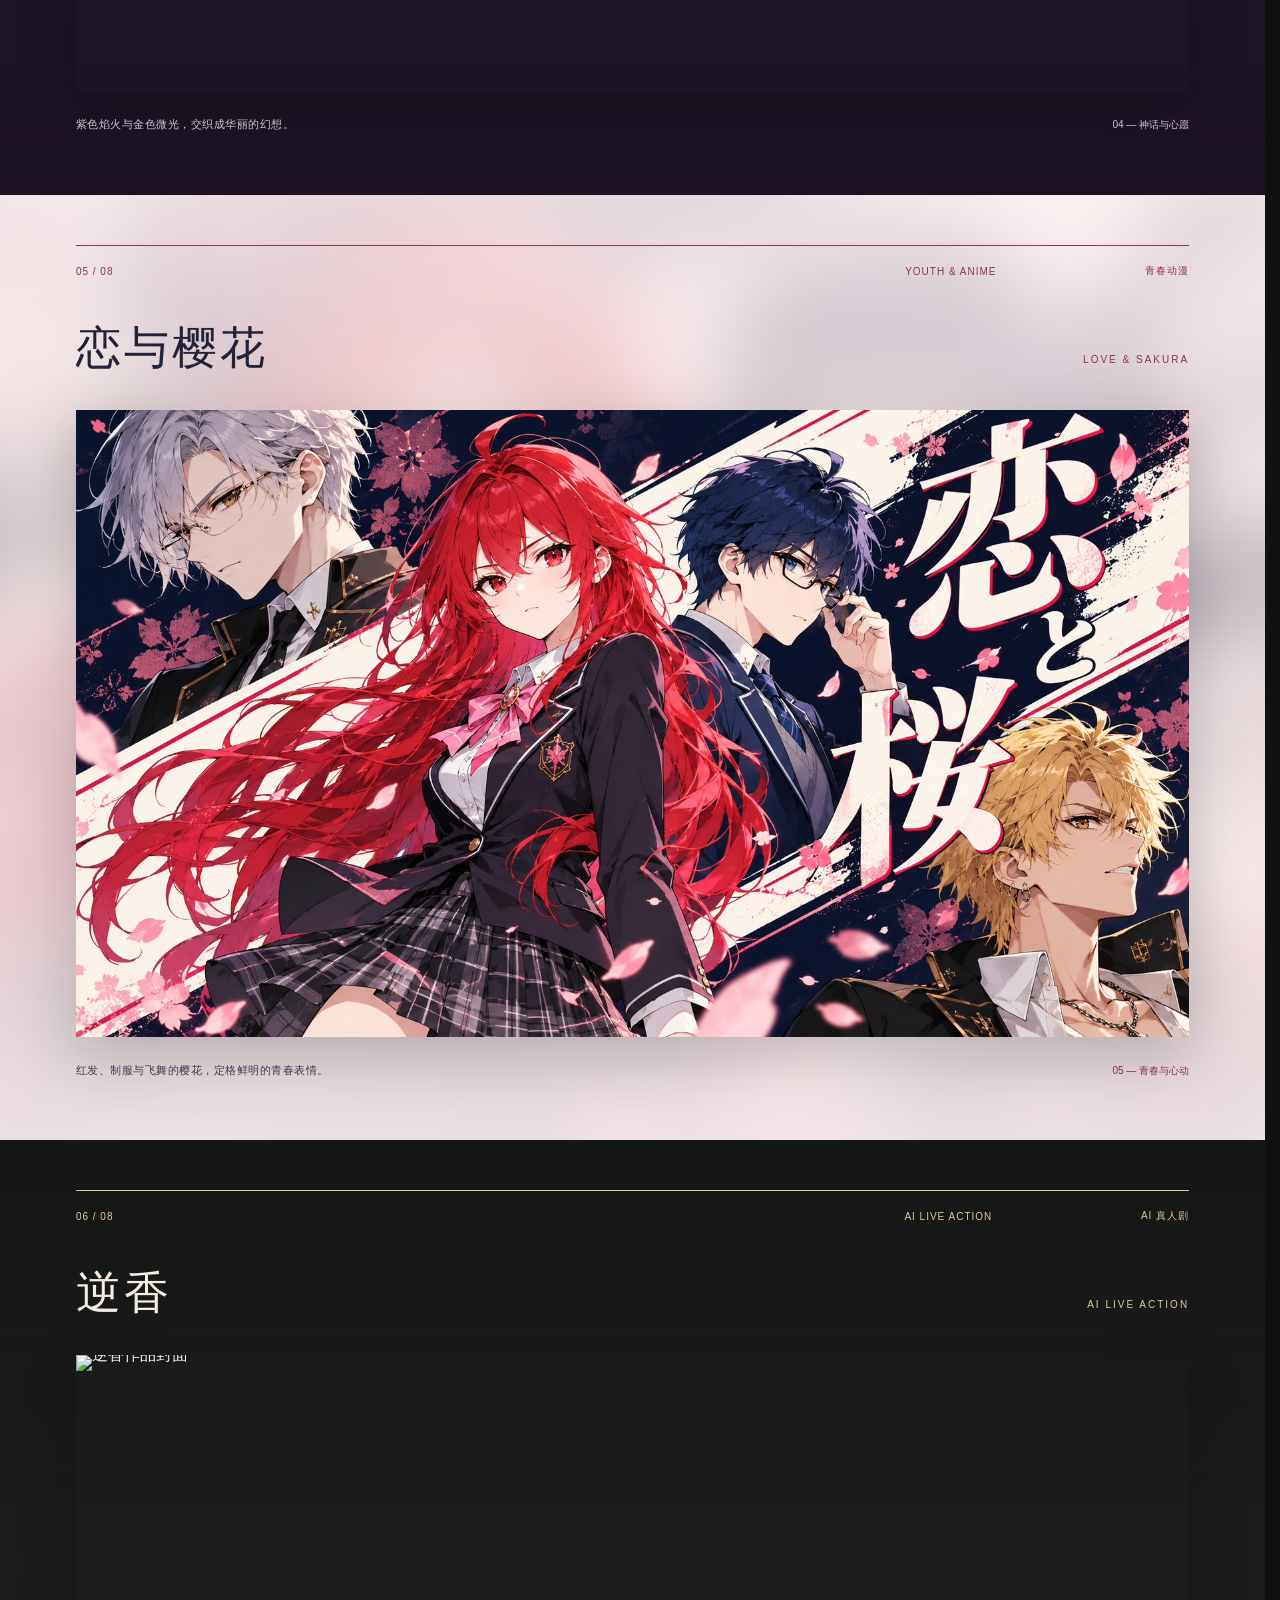
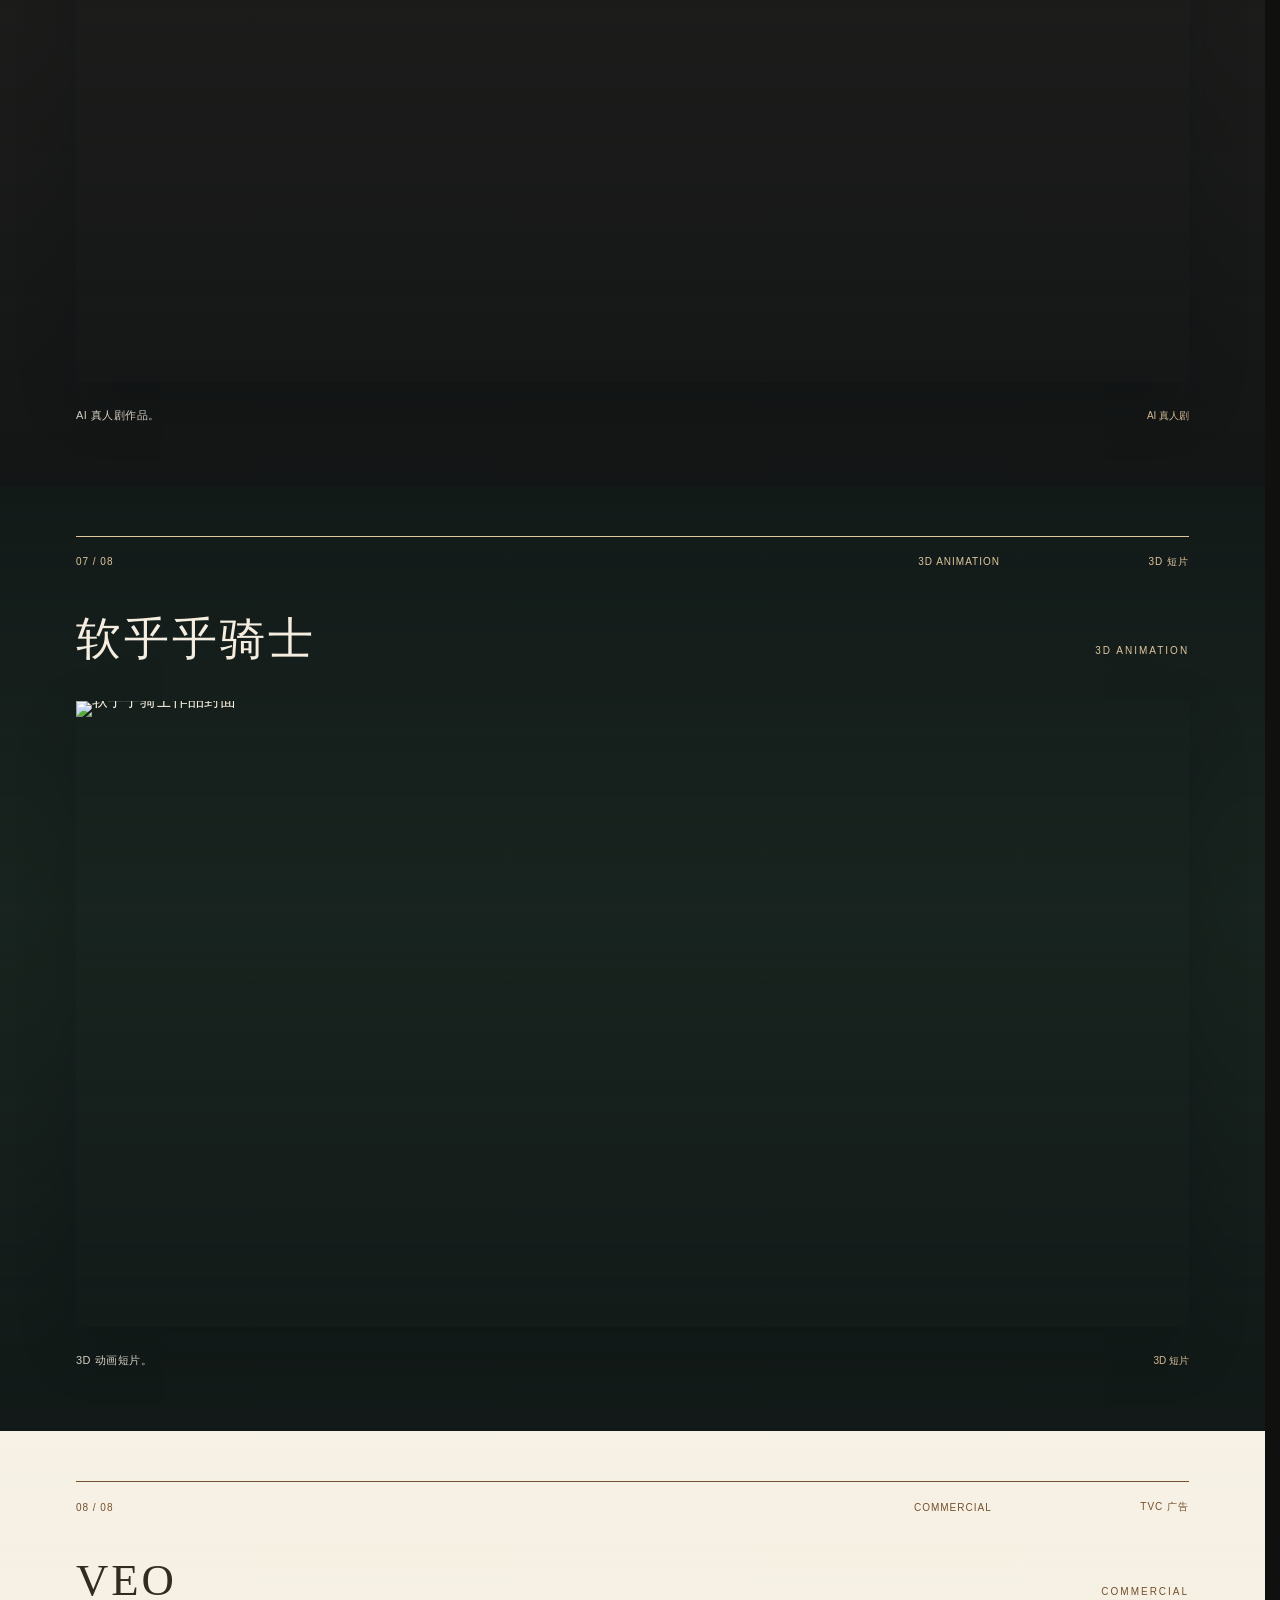
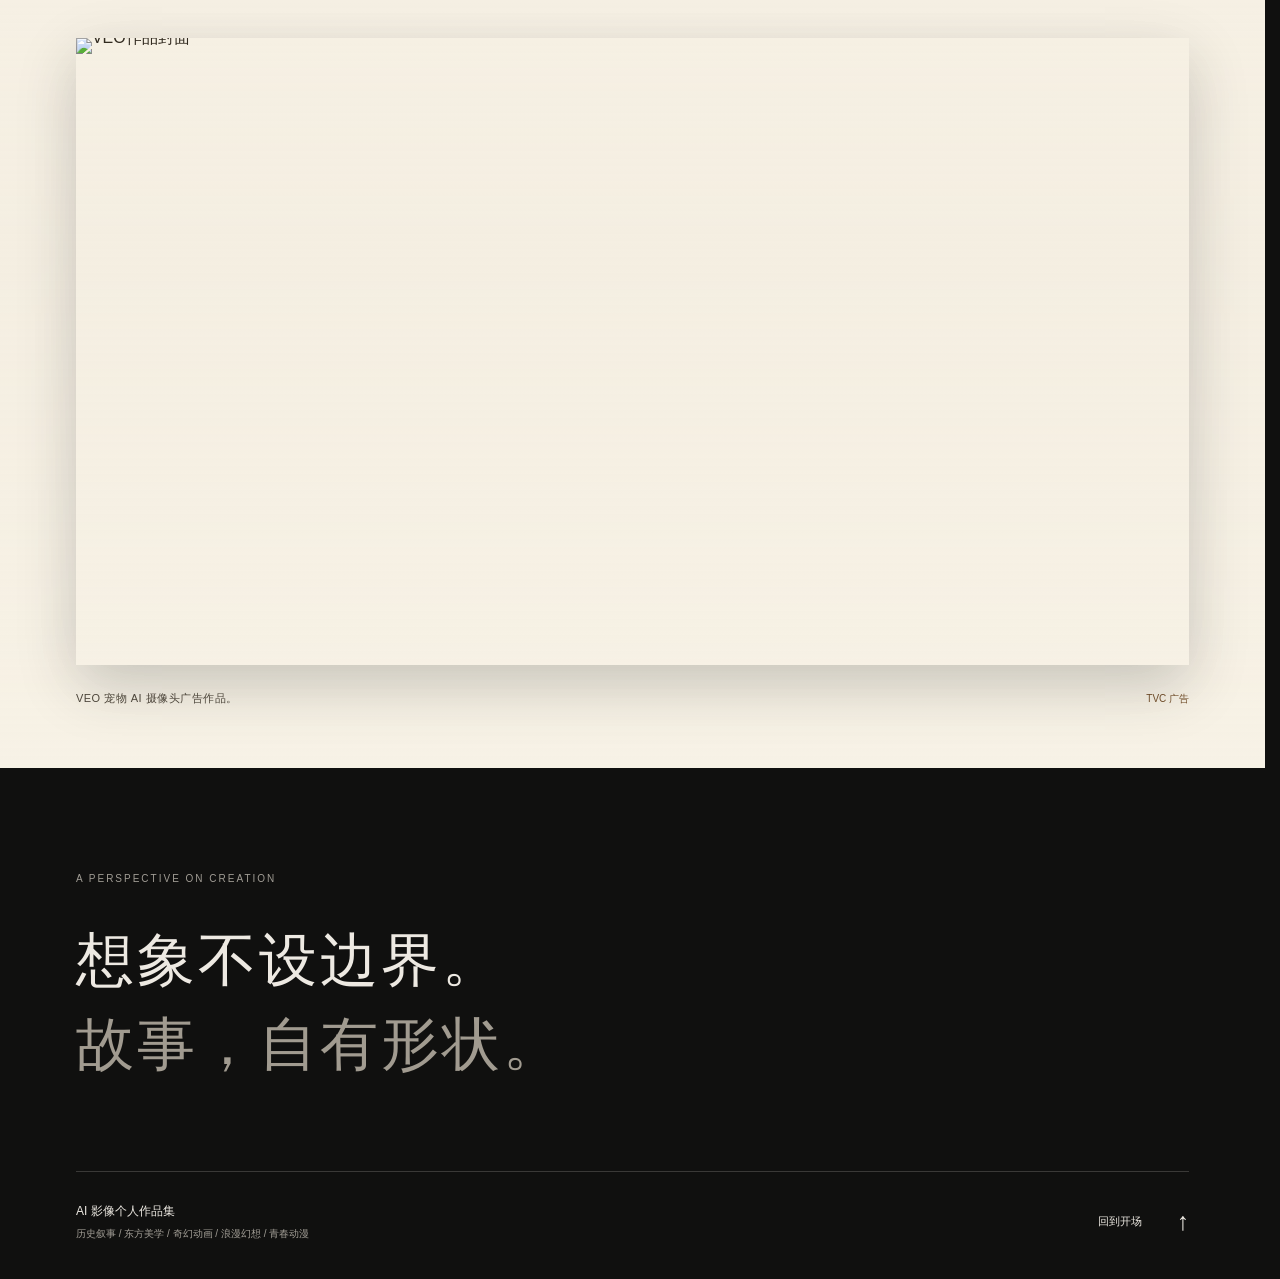
==== commit c79286db: "网页更新" ====
--- a/index.html
+++ b/index.html
@@ -15,11 +15,11 @@
   <link rel="stylesheet" href="scroll-reveal.css?v=1">
   <link rel="stylesheet" href="interactions.css?v=1">
   <link rel="stylesheet" href="profile.css?v=2">
-  <link rel="stylesheet" href="film-carousel.css?v=1">
-  <script src="app.js?v=6" defer></script>
+  <link rel="stylesheet" href="festival-room.css?v=3">
+  <script src="app.js?v=7" defer></script>
   <script src="scroll-reveal.js?v=3" defer></script>
   <script src="interactions.js?v=2" defer></script>
-  <script src="film-carousel.js?v=1" defer></script>
+  <script src="festival-room.js?v=4" defer></script>
 </head>
 <body>
 <a class="skip" href="#works">跳至作品</a>
@@ -74,27 +74,17 @@
     </div>
   </section>
 
-  <section class="film-room" id="works" aria-labelledby="works-title">
-    <div class="film-room-heading"><div><p class="film-eyebrow">THE FILM ROOM</p><h2 id="works-title">作品放映室</h2></div><p class="film-room-intro">选一卷胶片，打开一个影像世界</p></div>
-    <div class="film-stage" aria-label="左右拖动选择胶片"><div class="reel-projector"><span class="projector-halo" aria-hidden="true"></span><img src="assets/film-carousel/projector-front.png" alt="正面朝向观众的奶油白放映机，搭配珊瑚橙胶片盘" width="1440" height="1080" draggable="false"></div><div class="reel-plinth" aria-hidden="true"></div><div class="reel-categories" role="group" aria-label="作品分类胶片"><button class="reel-category" type="button" data-film-category="real" data-film-name="AI 真人剧" aria-label="AI 真人剧" aria-expanded="false" aria-pressed="true" aria-controls="film-panel-real"><span class="reel-object"><img src="assets/film-carousel/cartridge-cream.png" alt="" width="1280" height="1280" draggable="false"></span><span class="reel-label"><b>01</b><strong>AI 真人剧</strong></span><span class="reel-count">03 部作品</span></button>
-<button class="reel-category" type="button" data-film-category="travel" data-film-name="创意文旅" aria-label="创意文旅" aria-expanded="false" aria-pressed="false" aria-controls="film-panel-travel"><span class="reel-object"><img src="assets/film-carousel/cartridge-coral.png" alt="" width="1280" height="1280" draggable="false"></span><span class="reel-label"><b>02</b><strong>创意文旅</strong></span><span class="reel-count">01 部作品</span></button>
-<button class="reel-category" type="button" data-film-category="tvc" data-film-name="TVC 广告" aria-label="TVC 广告" aria-expanded="false" aria-pressed="false" aria-controls="film-panel-tvc"><span class="reel-object"><img src="assets/film-carousel/cartridge-coral.png" alt="" width="1280" height="1280" draggable="false"></span><span class="reel-label"><b>03</b><strong>TVC 广告</strong></span><span class="reel-count">01 部作品</span></button>
-<button class="reel-category" type="button" data-film-category="3d" data-film-name="3D 短片" aria-label="3D 短片" aria-expanded="false" aria-pressed="false" aria-controls="film-panel-3d"><span class="reel-object"><img src="assets/film-carousel/cartridge-sage.png" alt="" width="1280" height="1280" draggable="false"></span><span class="reel-label"><b>04</b><strong>3D 短片</strong></span><span class="reel-count">02 部作品</span></button>
-<button class="reel-category" type="button" data-film-category="2d" data-film-name="2D 短片" aria-label="2D 短片" aria-expanded="false" aria-pressed="false" aria-controls="film-panel-2d"><span class="reel-object"><img src="assets/film-carousel/cartridge-cream.png" alt="" width="1280" height="1280" draggable="false"></span><span class="reel-label"><b>05</b><strong>2D 短片</strong></span><span class="reel-count">01 部作品</span></button></div></div>
-    <div class="reel-controls"><button class="reel-arrow" type="button" data-reel-step="-1" aria-label="上一卷胶片">←</button><p class="reel-selection" id="machine-status" aria-live="polite">AI 真人剧</p><button class="reel-arrow" type="button" data-reel-step="1" aria-label="下一卷胶片">→</button></div>
-    <div class="film-room-caption"><p>左右拖动选片 · 点击胶片查看作品</p><span>YUMYULUCK / FILM COLLECTION</span></div>
-    <p class="film-announcer" id="film-announcer" role="status" aria-live="polite"></p>
-
-<section class="film-panel" id="film-panel-real" data-film-panel="real" aria-labelledby="film-title-real" hidden><header class="film-panel-heading"><div><p>LIVE ACTION / 03</p><h3 id="film-title-real">AI 真人剧</h3></div><button class="film-panel-close" type="button" aria-label="收起AI 真人剧">收回胶片 <span aria-hidden="true">↥</span></button></header><div class="film-strip"><div class="film-item"><a class="film-frame" href="projects/ter-traditum.html" aria-label="进入三次转手项目页"><img src="assets/01-ter-traditum-v2.png" alt="三次转手作品封面" loading="lazy" width="1672" height="941"><span class="film-frame-action">进入项目 <b aria-hidden="true">↗</b></span></a><div class="film-frame-caption"><h4>三次转手</h4><a href="projects/ter-traditum.html" aria-label="进入三次转手作品详情">作品详情 ↗</a></div></div><div class="film-item"><a class="film-frame" href="projects/golden-wish.html" aria-label="进入冥王求爱，我只想搞钱项目页"><img src="assets/04-golden-wish.png" alt="冥王求爱，我只想搞钱作品封面" loading="lazy" width="1672" height="941"><span class="film-frame-action">进入项目 <b aria-hidden="true">↗</b></span></a><div class="film-frame-caption"><h4>冥王求爱，我只想搞钱</h4><a href="projects/golden-wish.html" aria-label="进入冥王求爱，我只想搞钱作品详情">作品详情 ↗</a></div></div><div class="film-item"><a class="film-frame" href="projects/reverse-scent.html" aria-label="进入逆香项目页"><img src="assets/reverse-scent/visuals/two-person-cover.png" alt="逆香作品封面" loading="lazy" width="1672" height="941"><span class="film-frame-action">进入项目 <b aria-hidden="true">↗</b></span></a><div class="film-frame-caption"><h4>逆香</h4><a href="projects/reverse-scent.html" aria-label="进入逆香作品详情">作品详情 ↗</a></div></div></div></section>
-<section class="film-panel" id="film-panel-travel" data-film-panel="travel" aria-labelledby="film-title-travel" style="--cassette-color:#7c8058" hidden><header class="film-panel-heading"><div><p>CULTURE & TRAVEL / 01</p><h3 id="film-title-travel">创意文旅</h3></div><button class="film-panel-close" type="button" aria-label="收起创意文旅">收回胶片 <span aria-hidden="true">↥</span></button></header>
-<div class="film-strip is-single">
-<div class="film-item"><a class="film-frame" href="projects/dunhuang.html" aria-label="进入敦煌 · 不止千年项目页"><img src="assets/02-dunhuang.png" alt="敦煌 · 不止千年作品封面" loading="lazy" width="1672" height="941"><span class="film-frame-action">进入项目 <b aria-hidden="true">↗</b></span></a><div class="film-frame-caption"><h4>敦煌 · 不止千年</h4><a href="projects/dunhuang.html" aria-label="进入敦煌 · 不止千年作品详情">作品详情 ↗</a></div></div>
-</div>
-</section>
-<section class="film-panel" id="film-panel-tvc" data-film-panel="tvc" aria-labelledby="film-title-tvc" hidden><header class="film-panel-heading"><div><p>COMMERCIAL / 01</p><h3 id="film-title-tvc">TVC 广告</h3></div><button class="film-panel-close" type="button" aria-label="收起TVC 广告">收回胶片 <span aria-hidden="true">↥</span></button></header><div class="film-strip is-single"><div class="film-item"><a class="film-frame" href="projects/veo.html" aria-label="进入VEO项目页"><img src="assets/veo-cover.png" alt="VEO作品封面" loading="lazy" width="1672" height="941"><span class="film-frame-action">进入项目 <b aria-hidden="true">↗</b></span></a><div class="film-frame-caption"><h4>VEO</h4><a href="projects/veo.html" aria-label="进入VEO作品详情">作品详情 ↗</a></div></div></div></section>
-<section class="film-panel" id="film-panel-3d" data-film-panel="3d" aria-labelledby="film-title-3d" hidden><header class="film-panel-heading"><div><p>3D ANIMATION / 02</p><h3 id="film-title-3d">3D 短片</h3></div><button class="film-panel-close" type="button" aria-label="收起3D 短片">收回胶片 <span aria-hidden="true">↥</span></button></header><div class="film-strip"><div class="film-item"><a class="film-frame" href="projects/dragon-guardian.html" aria-label="进入龙之守护者项目页"><img src="assets/03-dragon-guardian.png" alt="龙之守护者作品封面" loading="lazy" width="1672" height="941"><span class="film-frame-action">进入项目 <b aria-hidden="true">↗</b></span></a><div class="film-frame-caption"><h4>龙之守护者</h4><a href="projects/dragon-guardian.html" aria-label="进入龙之守护者作品详情">作品详情 ↗</a></div></div><div class="film-item"><a class="film-frame" href="projects/fluffy-knight.html" aria-label="进入软乎乎骑士项目页"><img src="assets/fluffy-knight/visuals/sir-squish-cover.png" alt="软乎乎骑士作品封面" loading="lazy" width="1672" height="941"><span class="film-frame-action">进入项目 <b aria-hidden="true">↗</b></span></a><div class="film-frame-caption"><h4>软乎乎骑士</h4><a href="projects/fluffy-knight.html" aria-label="进入软乎乎骑士作品详情">作品详情 ↗</a></div></div></div></section>
-<section class="film-panel" id="film-panel-2d" data-film-panel="2d" aria-labelledby="film-title-2d" hidden><header class="film-panel-heading"><div><p>2D ANIMATION / 01</p><h3 id="film-title-2d">2D 短片</h3></div><button class="film-panel-close" type="button" aria-label="收起2D 短片">收回胶片 <span aria-hidden="true">↥</span></button></header><div class="film-strip is-single"><div class="film-item"><a class="film-frame" href="projects/sakura.html" aria-label="进入恋与樱花项目页"><img src="assets/05-sakura.jpg" alt="恋与樱花作品封面" loading="lazy" width="1672" height="941"><span class="film-frame-action">进入项目 <b aria-hidden="true">↗</b></span></a><div class="film-frame-caption"><h4>恋与樱花</h4><a href="projects/sakura.html" aria-label="进入恋与樱花作品详情">作品详情 ↗</a></div></div></div></section>
-<noscript><p class="film-noscript">作品直达：<a href="#project-01">三次转手</a> / <a href="#project-02">敦煌</a> / <a href="#project-03">龙之守护者</a> / <a href="#project-04">冥王求爱，我只想搞钱</a> / <a href="#project-05">恋与樱花</a> / <a href="#project-06">逆香</a> / <a href="#project-07">软乎乎骑士</a> / <a href="#project-08">VEO</a></p></noscript></section>
+  <section class="film-room film-festival" id="works" aria-labelledby="works-title">
+    <div class="festival festival-wrap">
+      <div class="f-heading"><div><p class="festival-eyebrow">A PRIVATE FILM FESTIVAL</p><h2 id="works-title">作品放映室<span class="festival-serif">.</span></h2></div><p class="f-intro">不同的世界，同一种热爱。<br>欢迎来到我的私人电影节。</p></div>
+      <div class="f-filter-row"><span>FILTER BY GENRE</span><nav class="festival-filters" aria-label="作品分类"><button type="button" data-festival-filter="all" aria-pressed="true" aria-controls="festival-program">全部作品</button><button type="button" data-festival-filter="real" aria-pressed="false" aria-controls="festival-program">AI 真人剧</button><button type="button" data-festival-filter="travel" aria-pressed="false" aria-controls="festival-program">创意文旅</button><button type="button" data-festival-filter="tvc" aria-pressed="false" aria-controls="festival-program">TVC 广告</button><button type="button" data-festival-filter="3d" aria-pressed="false" aria-controls="festival-program">3D 短片</button><button type="button" data-festival-filter="2d" aria-pressed="false" aria-controls="festival-program">2D 短片</button></nav><span class="total" id="festival-total">08 FILMS</span></div>
+      <div class="f-layout"><div class="f-feature" id="festival-feature"><a class="f-screen" href="projects/dunhuang.html" aria-label="进入敦煌 · 不止千年项目"><span class="f-screen-label">FEATURED FILM / 04</span><img src="assets/02-dunhuang.png" alt="敦煌 · 不止千年作品封面" width="1672" height="941"><div class="f-screen-bottom"><span>创意文旅 · 01:57</span><span class="festival-open" aria-hidden="true">↗</span></div></a><div class="f-caption"><div><span class="festival-eyebrow">YUMYULUCK ORIGINAL / 04</span><h3>敦煌 · 不止千年</h3><p>以飞天为引，让千年的往来与今日的抵达相逢。</p></div><a class="f-enter" href="projects/dunhuang.html">进入作品<b aria-hidden="true">↗</b></a></div></div><aside class="f-program" aria-label="放映片单"><div class="f-program-title"><span>放映片单</span><span>THE PROGRAM</span></div><div id="festival-program"><button class="f-choice" type="button" data-festival-select="ter-traditum" aria-pressed="false" aria-controls="festival-feature"><img src="assets/01-ter-traditum-v2.png" alt="" width="1672" height="941" loading="lazy"><span class="f-choice-text"><small>AI 真人剧 / 05:23</small><b>三次转手</b></span><span>01</span></button><button class="f-choice" type="button" data-festival-select="golden-wish" aria-pressed="false" aria-controls="festival-feature"><img src="assets/04-golden-wish.png" alt="" width="1672" height="941" loading="lazy"><span class="f-choice-text"><small>AI 真人剧 / 02:20</small><b>冥王求爱，我只想搞钱</b></span><span>02</span></button><button class="f-choice" type="button" data-festival-select="reverse-scent" aria-pressed="false" aria-controls="festival-feature"><img src="assets/reverse-scent/visuals/two-person-cover.png" alt="" width="1672" height="941" loading="lazy"><span class="f-choice-text"><small>AI 真人剧 / 02:17</small><b>逆香</b></span><span>03</span></button><button class="f-choice" type="button" data-festival-select="dunhuang" aria-pressed="true" aria-controls="festival-feature"><img src="assets/02-dunhuang.png" alt="" width="1672" height="941" loading="lazy"><span class="f-choice-text"><small>创意文旅 / 01:57</small><b>敦煌 · 不止千年</b></span><span>04</span></button><button class="f-choice" type="button" data-festival-select="veo" aria-pressed="false" aria-controls="festival-feature"><img src="assets/veo-cover.png" alt="" width="1672" height="941" loading="lazy"><span class="f-choice-text"><small>TVC 广告 / 00:32</small><b>VEO</b></span><span>05</span></button><button class="f-choice" type="button" data-festival-select="dragon-guardian" aria-pressed="false" aria-controls="festival-feature"><img src="assets/03-dragon-guardian.png" alt="" width="1672" height="941" loading="lazy"><span class="f-choice-text"><small>3D 短片 / 00:55</small><b>龙之守护者</b></span><span>06</span></button><button class="f-choice" type="button" data-festival-select="fluffy-knight" aria-pressed="false" aria-controls="festival-feature"><img src="assets/fluffy-knight/visuals/sir-squish-cover.png" alt="" width="1672" height="941" loading="lazy"><span class="f-choice-text"><small>3D 短片 / 02:15</small><b>软乎乎骑士</b></span><span>07</span></button><button class="f-choice" type="button" data-festival-select="sakura" aria-pressed="false" aria-controls="festival-feature"><img src="assets/05-sakura.jpg" alt="" width="1672" height="941" loading="lazy"><span class="f-choice-text"><small>2D 短片 / 02:01</small><b>恋与樱花</b></span><span>08</span></button></div></aside></div>
+      <p class="festival-announcer" role="status" aria-live="polite"></p>
+      <footer class="f-footer"><span>独立创作 · 影像叙事 · 视觉探索</span><span>YUMYULUCK / SELECTED WORKS</span><b>每一个故事，都值得被看见 ↗</b></footer>
+      <noscript><p class="festival-noscript">作品直达：<a href="projects/ter-traditum.html">三次转手</a><a href="projects/golden-wish.html">冥王求爱，我只想搞钱</a><a href="projects/reverse-scent.html">逆香</a><a href="projects/dunhuang.html">敦煌 · 不止千年</a><a href="projects/veo.html">VEO</a><a href="projects/dragon-guardian.html">龙之守护者</a><a href="projects/fluffy-knight.html">软乎乎骑士</a><a href="projects/sakura.html">恋与樱花</a></p></noscript>
+      <script id="festival-data" type="application/json">[{"id": "ter-traditum", "title": "三次转手", "image": "assets/01-ter-traditum-v2.png", "href": "projects/ter-traditum.html", "category": "real", "label": "AI 真人剧", "duration": "05:23", "description": "古罗马的金色余晖里，一场跨越时空的命运流转。", "number": "01"}, {"id": "golden-wish", "title": "冥王求爱，我只想搞钱", "image": "assets/04-golden-wish.png", "href": "projects/golden-wish.html", "category": "real", "label": "AI 真人剧", "duration": "02:20", "description": "神明与凡人的相遇，爱情与愿望的意外交锋。", "number": "02"}, {"id": "reverse-scent", "title": "逆香", "image": "assets/reverse-scent/visuals/two-person-cover.png", "href": "projects/reverse-scent.html", "category": "real", "label": "AI 真人剧", "duration": "02:17", "description": "循着一缕旧香，走进记忆深处。", "number": "03"}, {"id": "dunhuang", "title": "敦煌 · 不止千年", "image": "assets/02-dunhuang.png", "href": "projects/dunhuang.html", "category": "travel", "label": "创意文旅", "duration": "01:57", "description": "以飞天为引，让千年的往来与今日的抵达相逢。", "number": "04"}, {"id": "veo", "title": "VEO", "image": "assets/veo-cover.png", "href": "projects/veo.html", "category": "tvc", "label": "TVC 广告", "duration": "00:32", "description": "小狗走到哪里，VEO 的目光就跟到哪里。", "number": "05"}, {"id": "dragon-guardian", "title": "龙之守护者", "image": "assets/03-dragon-guardian.png", "href": "projects/dragon-guardian.html", "category": "3d", "label": "3D 短片", "duration": "00:55", "description": "一位少年，一只幼龙，一段关于信任与勇气的旅途。", "number": "06"}, {"id": "fluffy-knight", "title": "软乎乎骑士", "image": "assets/fluffy-knight/visuals/sir-squish-cover.png", "href": "projects/fluffy-knight.html", "category": "3d", "label": "3D 短片", "duration": "02:15", "description": "软乎乎的小家伙，也有一个成为骑士的梦想。", "number": "07"}, {"id": "sakura", "title": "恋与樱花", "image": "assets/05-sakura.jpg", "href": "projects/sakura.html", "category": "2d", "label": "2D 短片", "duration": "02:01", "description": "红发、制服与飞舞的樱花，定格青春的鲜明表情。", "number": "08"}]</script>
+    </div>
+  </section>
 
   <article class="project roman" id="project-01" aria-labelledby="title-01">
     <div class="project-top"><span>01 / 08</span><span>HISTORICAL NARRATIVE</span><span>历史叙事</span></div>
--- a/festival-room.css
+++ b/festival-room.css
@@ -0,0 +1,138 @@
+/* Private film festival: styles are contained within the works section. */
+.film-festival{background:#f7f3eb;color:#282821;color-scheme:light;padding:100px 0 36px;scroll-margin-top:0;overflow:clip;font-family:Arial,"Microsoft YaHei",sans-serif}
+.film-festival .festival-wrap{width:min(1320px,calc(100% - 112px));margin-inline:auto}
+.film-festival h2,.film-festival h3,.film-festival p{margin:0}
+.film-festival img{display:block;max-width:100%}
+.film-festival .festival-serif{font-family:Georgia,"Songti SC",SimSun,serif}
+.film-festival .festival-eyebrow{font-size:10px;letter-spacing:.23em;font-weight:500}
+.film-festival a,.film-festival button{-webkit-tap-highlight-color:transparent}
+.film-festival a:focus-visible,.film-festival button:focus-visible{outline:2px solid #ec704d;outline-offset:4px}
+.film-festival .festival-wrap{width:min(1320px,calc(100% - 112px));margin-inline:auto}
+.film-festival .festival-serif{font-family:Georgia,"Songti SC",SimSun,serif}
+.film-festival .festival-eyebrow{font-size:10px;letter-spacing:.23em;font-weight:500}
+.film-festival .festival-filters{display:flex;gap:5px;align-items:center;flex-wrap:wrap}
+.film-festival .festival-filters button{border:0;background:transparent;padding:10px 15px;border-radius:30px;font-size:11px;color:#8d877b;white-space:nowrap;transition:background .2s,color .2s}
+.film-festival .festival-filters button:hover{background:#e9dfd0;color:#262a24}
+.film-festival .festival-filters button[aria-pressed=true]{background:#e97854;color:#fff}
+.film-festival .festival{padding-top:55px}
+.film-festival .f-heading{display:flex;align-items:flex-end;justify-content:space-between;gap:25px}
+.film-festival .f-heading .festival-eyebrow{color:#9b8e78;margin-bottom:15px}
+.film-festival .f-heading h2{font-size:clamp(34px,4.2vw,62px);letter-spacing:-.055em;font-weight:600;line-height:1.15}
+.film-festival .f-heading h2>span{color:#ea754f}
+.film-festival .f-intro{font-size:12px;line-height:1.9;color:#918879;text-align:right}
+.film-festival .f-filter-row{display:flex;align-items:center;gap:26px;border-top:1px solid #ded5c7;border-bottom:1px solid #ded5c7;padding:12px 0;margin-top:32px;font-size:8px;letter-spacing:.13em;color:#a39b8d}
+.film-festival .f-filter-row .total{margin-left:auto;font-size:9px}
+.film-festival .f-layout{display:grid;grid-template-columns:minmax(0,2.4fr) minmax(240px,1fr);gap:32px;margin-top:28px}
+.film-festival .f-feature{min-width:0}
+.film-festival .f-screen{position:relative;overflow:hidden;border-radius:3px;background:#272a23;aspect-ratio:16/9;display:block}
+.film-festival .f-screen>img{width:100%;height:100%;object-fit:cover;transition:transform .9s cubic-bezier(.2,.7,.2,1)}
+.film-festival .f-screen:hover>img{transform:scale(1.035)}
+.film-festival .f-screen:after{content:"";position:absolute;inset:0;background:linear-gradient(transparent 40%,#0d11084d)}
+.film-festival .f-screen-label{position:absolute;left:22px;top:22px;background:#ffffffd9;padding:7px 10px;font-size:8px;letter-spacing:.12em;z-index:1}
+.film-festival .f-screen-bottom{position:absolute;inset:auto 24px 24px;display:flex;justify-content:space-between;align-items:center;z-index:1;color:white;font-size:10px}
+.film-festival .festival-open{width:45px;height:45px;border:1px solid #ffffff88;border-radius:50%;display:grid;place-items:center;backdrop-filter:blur(8px);background:#ffffff14;font-size:14px}
+.film-festival .f-caption{display:flex;gap:20px;justify-content:space-between;padding-top:22px}
+.film-festival .f-caption .festival-eyebrow{color:#a08969;font-size:8px}
+.film-festival .f-caption h3{font-family:"Songti SC",SimSun,serif;font-size:29px;font-weight:500;margin-top:9px}
+.film-festival .f-caption p{font-size:11px;line-height:1.9;color:#918675;margin-top:12px}
+.film-festival .f-enter{display:flex;align-items:center;gap:18px;align-self:center;white-space:nowrap;font-size:11px;border-bottom:1px solid #b7a48b;padding-bottom:10px}
+.film-festival .f-enter b{color:#e47955;font-size:22px;font-weight:400}
+.film-festival .f-program-title{display:flex;justify-content:space-between;border-bottom:1px solid #d8cebd;padding-bottom:15px;font-size:12px}
+.film-festival .f-program-title>span:last-child{font-size:8px;letter-spacing:.12em;color:#a99a84}
+.film-festival #festival-program{max-height:490px;overflow:auto;scrollbar-width:thin;scrollbar-color:#d5c9b5 transparent;padding-right:6px}
+.film-festival .f-choice{border:0;background:transparent;width:100%;display:flex;gap:13px;align-items:center;text-align:left;padding:16px 8px;border-bottom:1px solid #e5ddcf;transition:background .2s}
+.film-festival .f-choice[aria-pressed=true]{background:#ece3d4}
+.film-festival .f-choice img{width:86px;height:55px;object-fit:cover;border-radius:2px}
+.film-festival .f-choice-text{flex:1;min-width:0}
+.film-festival .f-choice-text small{display:block;font-size:8px;color:#9d927f;margin-bottom:7px}
+.film-festival .f-choice-text b{font-size:12px;font-weight:500;line-height:1.6;display:block}
+.film-festival .f-choice>span:last-child{font-size:10px;color:#b1a58f}
+.film-festival .f-footer{margin-top:34px;border-top:1px solid #ded5c7;padding:21px 0 30px;display:flex;justify-content:space-between;gap:20px;align-items:center;font-size:9px;color:#9c917e}
+.film-festival .f-footer>span:nth-child(2){font-size:7px;letter-spacing:.13em}
+.film-festival .f-footer b{font-size:11px;color:#746c5b;font-weight:400}
+@media(min-width:1600px){.film-festival .f-program-title{padding-bottom:20px}
+.film-festival .f-choice{padding-block:20px}}
+@media(max-width:1000px){.film-festival .festival-wrap{width:calc(100% - 64px)}
+.film-festival .f-layout{grid-template-columns:minmax(0,1.8fr) minmax(210px,1fr);gap:22px}
+.film-festival .f-filter-row{gap:12px}
+.film-festival .f-filter-row>.total{display:none}
+.film-festival .f-filter-row .festival-filters{gap:0}
+.film-festival .festival-filters button{padding-inline:12px}
+.film-festival .f-caption{display:block}
+.film-festival .f-enter{margin-top:20px;display:inline-flex}
+.film-festival .f-choice img{width:65px;height:45px}
+.film-festival .f-choice{gap:10px;padding-inline:5px}}
+@media(max-width:700px){.film-festival .festival-wrap{width:calc(100% - 40px)}
+.film-festival .festival-filters{gap:1px}
+.film-festival .festival-filters button{font-size:10px;padding:9px 11px}
+.film-festival .festival{padding-top:32px}
+.film-festival .f-heading{display:block}
+.film-festival .f-heading h2{font-size:40px}
+.film-festival .f-intro{font-size:11px;text-align:left;margin-top:17px;line-height:1.8}
+.film-festival .f-intro br{display:none}
+.film-festival .f-heading .festival-eyebrow{font-size:8px;margin-bottom:11px}
+.film-festival .f-filter-row{display:block;font-size:0;margin-top:24px;padding:8px 0}
+.film-festival .f-filter-row .festival-filters{flex-wrap:nowrap;overflow:auto}
+.film-festival .f-layout{display:flex;flex-direction:column;gap:27px;margin-top:20px}
+.film-festival .f-screen{aspect-ratio:1.6}
+.film-festival .f-screen-label{top:13px;left:13px;font-size:7px}
+.film-festival .f-screen-bottom{inset:auto 15px 15px;font-size:9px}
+.film-festival .festival-open{width:35px;height:35px;font-size:11px}
+.film-festival .f-caption{display:flex;padding-top:17px;gap:14px}
+.film-festival .f-caption h3{font-size:24px}
+.film-festival .f-caption p{font-size:10px;line-height:1.9}
+.film-festival .f-caption .festival-eyebrow{font-size:7px}
+.film-festival .f-enter{font-size:9px;margin:0;gap:10px;align-self:flex-start;padding-top:22px}
+.film-festival .f-enter b{font-size:18px}
+.film-festival .f-program-title{font-size:11px}
+.film-festival .f-program-title>span:last-child{font-size:7px}
+.film-festival #festival-program{display:flex;max-height:none;overflow:auto;padding:12px 0;gap:10px}
+.film-festival .f-choice{flex:0 0 145px;display:block;padding:7px;border:1px solid #e5ddcf}
+.film-festival .f-choice img{width:100%;height:auto;aspect-ratio:16/9}
+.film-festival .f-choice-text{display:block;padding-top:9px}
+.film-festival .f-choice-text small{font-size:7px}
+.film-festival .f-choice-text b{font-size:10px}
+.film-festival .f-choice>span:last-child{display:none}
+.film-festival .f-footer{margin-top:16px;display:block;font-size:8px;line-height:2.1}
+.film-festival .f-footer>span:nth-child(2){display:none}
+.film-festival .f-footer b{font-size:9px;display:block}}
+.film-festival .festival{padding-top:0}
+.film-festival .festival-announcer{position:absolute;width:1px;height:1px;padding:0;margin:-1px;overflow:hidden;clip-path:inset(50%);white-space:nowrap}
+.film-festival .festival-noscript{font-size:12px;line-height:2;padding-top:20px}
+.film-festival .festival-noscript a{margin-right:14px;text-decoration:underline;text-underline-offset:4px}
+@media(max-width:700px){.film-festival{padding:90px 0 25px}.film-festival .festival{padding-top:0}}
+@media(prefers-reduced-motion:reduce){.film-festival *{animation:none!important;transition:none!important}}
+
+/* Coordinated project palettes, shared-position indicators and image/text swaps.
+   References: https://transitions.dev/ (Tabs sliding / Text states swap)
+   and https://beui.dev/ (gliding active indicators). No runtime dependency. */
+.film-festival{--festival-paper:#f4e9d6;--festival-ink:#403323;--festival-muted:#958064;--festival-accent:#b27a3e;--festival-tint:#e9d7b8;--festival-line:#d5be9b;background-color:var(--festival-paper);color:var(--festival-ink);transition:background-color 700ms cubic-bezier(.16,1,.3,1),color 550ms ease}
+.film-festival .f-heading h2{color:var(--festival-ink);transition:color 550ms ease}
+.film-festival .f-heading h2>span,.film-festival .f-enter b{color:var(--festival-accent);transition:color 550ms ease}
+.film-festival .f-heading .festival-eyebrow,.film-festival .f-intro,.film-festival .f-filter-row,.film-festival .f-caption .festival-eyebrow,.film-festival .f-caption p,.film-festival .f-choice-text small,.film-festival .f-choice>span:last-child,.film-festival .f-program-title>span:last-child,.film-festival .f-footer,.film-festival .f-footer b{color:var(--festival-muted);transition:color 550ms ease}
+.film-festival .f-filter-row,.film-festival .f-program-title,.film-festival .f-choice,.film-festival .f-footer,.film-festival .f-enter{border-color:var(--festival-line);transition:border-color 550ms ease,color 550ms ease}
+.film-festival .f-enter{color:var(--festival-ink)}
+.film-festival .f-enter b{display:inline-block;transition:transform 320ms cubic-bezier(.16,1,.3,1),color 550ms ease}
+.film-festival .f-enter:hover b{transform:translate(3px,-3px)}
+.film-festival .f-screen{isolation:isolate;background-color:var(--festival-tint);transition:background-color 550ms ease}
+.film-festival .f-screen-label{color:#2c2c29}
+.film-festival .f-screen:after{z-index:2;pointer-events:none}
+.film-festival .f-screen-label,.film-festival .f-screen-bottom{z-index:3}
+.film-festival .f-screen>.festival-cover-outgoing{position:absolute;inset:0;width:100%;height:100%;object-fit:cover;pointer-events:none;z-index:1}
+.film-festival .f-caption h3{color:var(--festival-ink)}
+.film-festival .f-choice{position:relative;z-index:1;background:transparent;transition:transform 280ms cubic-bezier(.16,1,.3,1),border-color 550ms ease}
+.film-festival.has-festival-motion .f-choice[aria-pressed=true]{background:transparent}
+.film-festival .f-choice:hover{transform:translateX(4px)}
+.film-festival .f-choice:active{transform:translateX(4px) scale(.985)}
+.film-festival #festival-program{position:relative;isolation:isolate;scrollbar-color:var(--festival-line) transparent}
+.film-festival .festival-project-marker{position:absolute;left:0;top:0;z-index:0;pointer-events:none;background:var(--festival-tint);border-left:3px solid var(--festival-accent);border-radius:3px}
+.film-festival .festival-filters{position:relative;isolation:isolate}
+.film-festival .festival-filters button{position:relative;z-index:1;flex-shrink:0;color:var(--festival-muted);transition:color 220ms ease,transform 250ms cubic-bezier(.16,1,.3,1)}
+.film-festival .festival-filters button:hover{background:transparent;color:var(--festival-ink)}
+.film-festival .festival-filters button:active{transform:scale(.95)}
+.film-festival.has-festival-motion .festival-filters button[aria-pressed=true]{background:transparent;color:var(--festival-on-accent,#fff)}
+.film-festival .festival-filter-marker{position:absolute;left:0;top:0;border-radius:40px;background:var(--festival-accent);z-index:0;pointer-events:none}
+.film-festival[data-motion-ready=true] .festival-filter-marker,.film-festival[data-motion-ready=true] .festival-project-marker{transition:transform 520ms cubic-bezier(.16,1,.3,1),width 520ms cubic-bezier(.16,1,.3,1),height 520ms cubic-bezier(.16,1,.3,1),background-color 650ms ease,border-color 650ms ease}
+.film-festival a:focus-visible,.film-festival button:focus-visible{outline-color:var(--festival-accent)}
+@media(max-width:700px){.film-festival .festival-project-marker{border-left:0;border-top:3px solid var(--festival-accent)}.film-festival .f-choice:hover{transform:translateY(-2px)}.film-festival .f-choice:active{transform:scale(.985)}}
+@media(prefers-reduced-motion:reduce){.film-festival,.film-festival *{transition:none!important;animation:none!important}}
